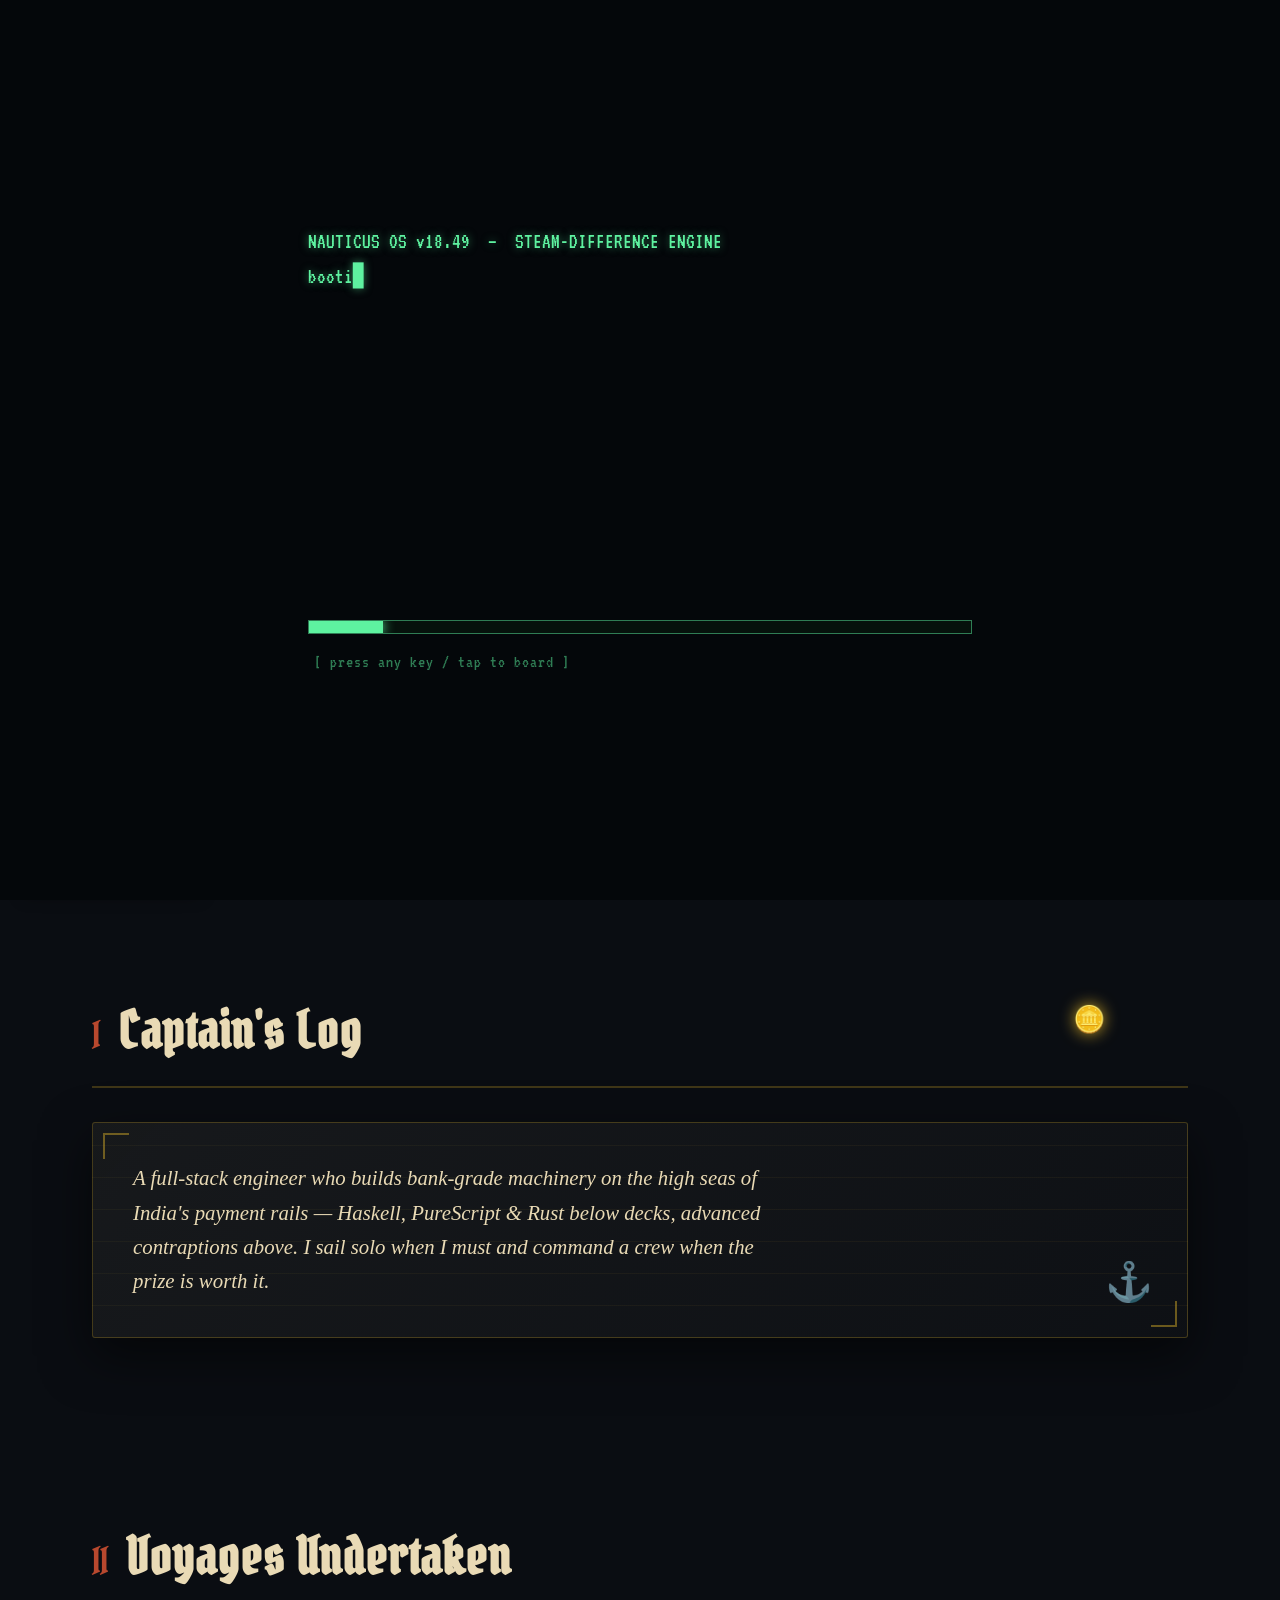
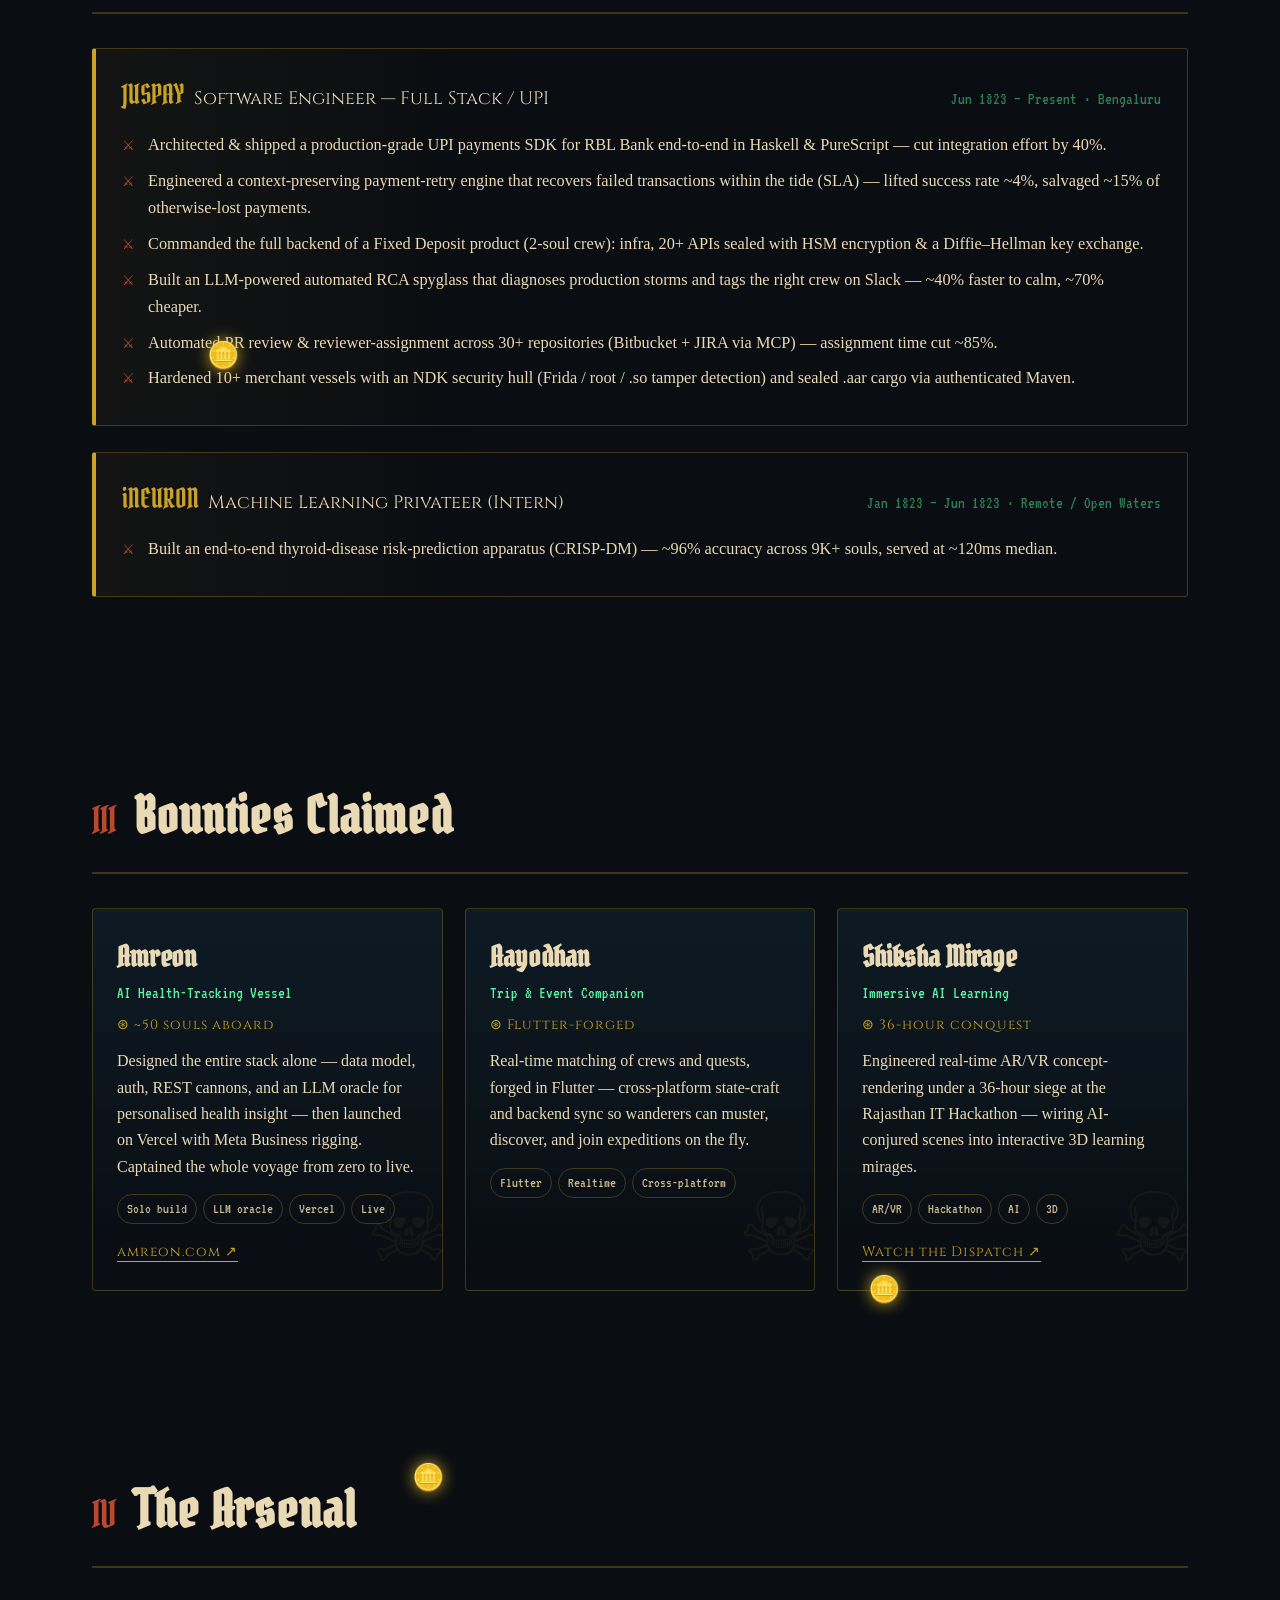
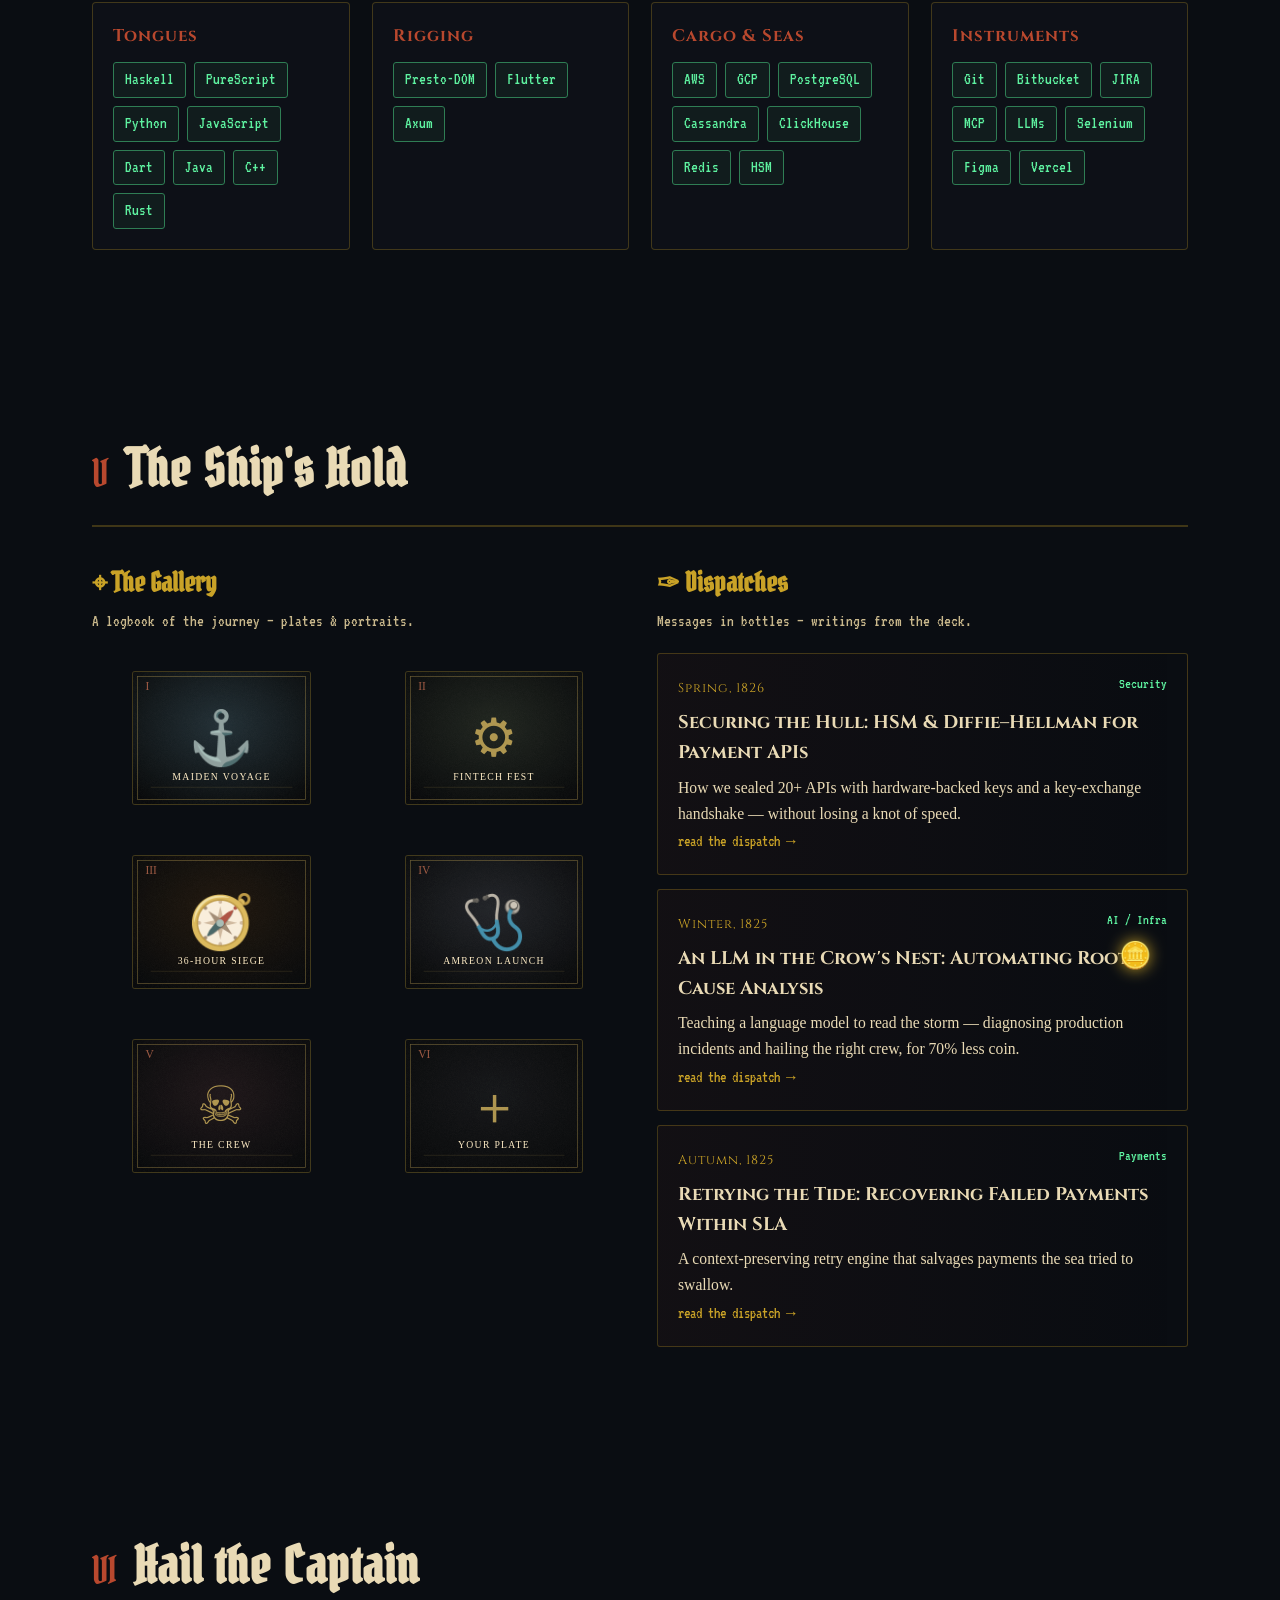
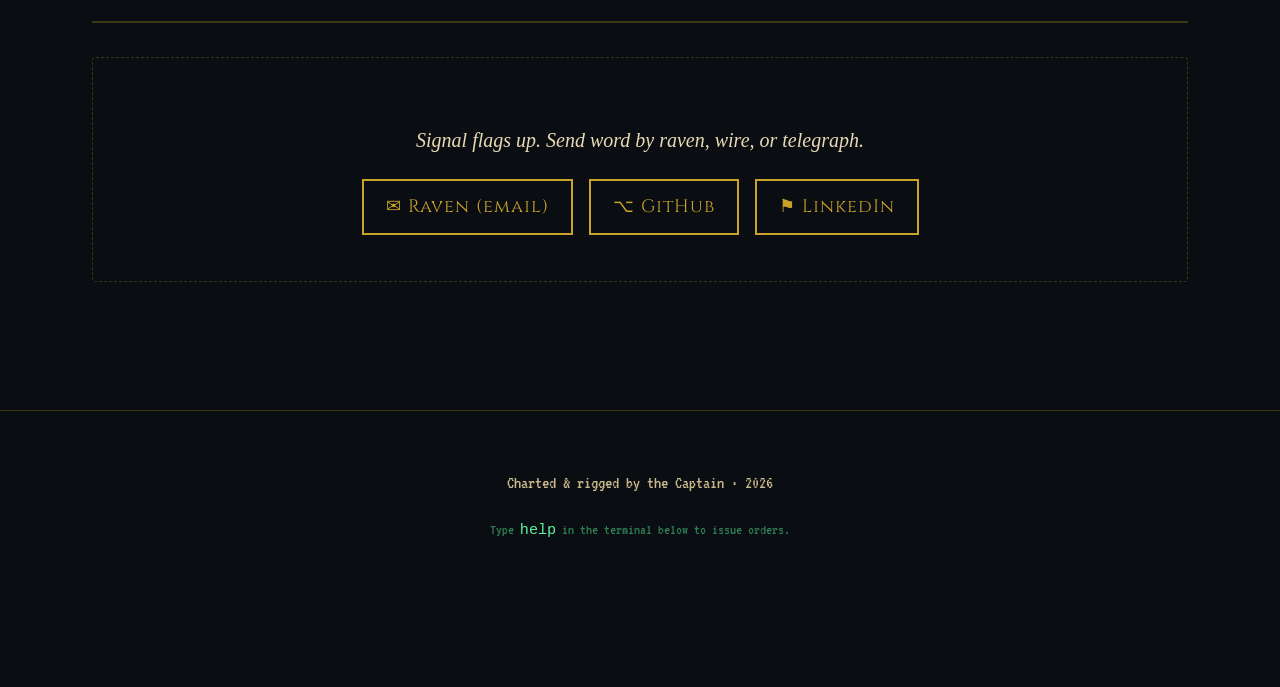
==== index.html @ 67f194bf "🏴‍☠️ launch the UPI Seas portfolio" ====
<!DOCTYPE html>
<html lang="en">
<head>
  <meta charset="UTF-8" />
  <meta name="viewport" content="width=device-width, initial-scale=1.0" />
  <title>Sushant Bisht — Logbook of the UPI Seas</title>
  <meta name="description" content="The salt-stained logbook of Sushant Bisht — full-stack engineer sailing the payment seas with 19th-century grit and 21st-century machinery." />
  <link rel="preconnect" href="https://fonts.googleapis.com" />
  <link rel="preconnect" href="https://fonts.gstatic.com" crossorigin />
  <link href="https://fonts.googleapis.com/css2?family=Pirata+One&family=IM+Fell+English:ital@0;1&family=VT323&family=Cinzel:wght@500;700&display=swap" rel="stylesheet" />
  <link rel="stylesheet" href="css/styles.css" />
  <link rel="icon" href="assets/favicon.svg" type="image/svg+xml" />
</head>
<body>
  <!-- atmospheric layers -->
  <canvas id="sea" aria-hidden="true"></canvas>
  <div class="vignette" aria-hidden="true"></div>
  <div class="scanlines" aria-hidden="true"></div>
  <div class="grain" aria-hidden="true"></div>

  <!-- BOOT SEQUENCE / mini-terminal -->
  <div id="boot" class="boot">
    <div class="boot-inner">
      <pre id="boot-text" class="boot-text"></pre>
      <div class="boot-bar"><span id="boot-fill"></span></div>
      <button id="boot-skip" class="boot-skip">[ press any key / tap to board ]</button>
    </div>
  </div>

  <!-- COMPASS NAV -->
  <nav class="compass" id="compass" aria-label="Primary">
    <div class="compass-ring">
      <span class="compass-n">N</span><span class="compass-e">E</span>
      <span class="compass-s">S</span><span class="compass-w">W</span>
      <div class="compass-needle" id="needle"></div>
    </div>
    <ul class="compass-links">
      <li><a href="#helm" data-deg="0">The Helm</a></li>
      <li><a href="#log" data-deg="45">Captain's Log</a></li>
      <li><a href="#voyages" data-deg="90">Voyages</a></li>
      <li><a href="#bounties" data-deg="135">Bounties</a></li>
      <li><a href="#arsenal" data-deg="180">Arsenal</a></li>
      <li><a href="#hold" data-deg="225">Gallery & Dispatches</a></li>
      <li><a href="#hail" data-deg="315">Hail the Captain</a></li>
    </ul>
  </nav>
  <button class="menu-toggle" id="menuToggle" aria-label="Toggle compass">☰</button>

  <main>
    <!-- ===== HELM / HERO ===== -->
    <section id="helm" class="helm">
      <div class="ship" aria-hidden="true">
        <svg viewBox="0 0 200 120" class="ship-svg">
          <path class="hull" d="M20 80 Q100 110 180 80 L165 95 Q100 118 35 95 Z"/>
          <rect class="mast" x="97" y="10" width="6" height="75"/>
          <path class="sail" d="M100 16 Q150 32 100 70 Z"/>
          <path class="sail2" d="M100 16 Q52 32 100 70 Z"/>
          <circle class="flag-dot" cx="100" cy="10" r="4"/>
        </svg>
      </div>
      <div class="helm-plate">
        <p class="eyebrow">— Logbook of a Steam-Age Privateer —</p>
        <h1 class="captain-name" id="captainName"></h1>
        <p class="captain-title" id="captainTitle"></p>
        <p class="captain-port" id="captainPort"></p>
        <div class="helm-cta">
          <a href="#log" class="btn btn-brass">Open the Logbook</a>
          <button id="fireBtn" class="btn btn-rust">🔥 Fire the Cannon</button>
        </div>
        <p class="hint" id="cannonHint">find <strong>5</strong> hidden doubloons across the deck · <span id="dblCount">0</span>/5</p>
      </div>
      <div class="scroll-cue" aria-hidden="true">▾ chart a course ▾</div>
    </section>

    <!-- ===== CAPTAIN'S LOG / ABOUT ===== -->
    <section id="log" class="port reveal">
      <header class="port-head"><span class="port-no">I</span><h2>Captain's Log</h2></header>
      <div class="parchment">
        <p class="creed" id="creed"></p>
        <div class="seal" aria-hidden="true">⚓</div>
      </div>
    </section>

    <!-- ===== VOYAGES / EXPERIENCE ===== -->
    <section id="voyages" class="port reveal">
      <header class="port-head"><span class="port-no">II</span><h2>Voyages Undertaken</h2></header>
      <div class="voyages" id="voyages-list"></div>
    </section>

    <!-- ===== BOUNTIES / PROJECTS ===== -->
    <section id="bounties" class="port reveal">
      <header class="port-head"><span class="port-no">III</span><h2>Bounties Claimed</h2></header>
      <div class="bounties" id="bounties-list"></div>
    </section>

    <!-- ===== ARSENAL / SKILLS ===== -->
    <section id="arsenal" class="port reveal">
      <header class="port-head"><span class="port-no">IV</span><h2>The Arsenal</h2></header>
      <div class="arsenal" id="arsenal-list"></div>
    </section>

    <!-- ===== THE HOLD: GALLERY + DISPATCHES (two columns) ===== -->
    <section id="hold" class="port reveal">
      <header class="port-head"><span class="port-no">V</span><h2>The Ship's Hold</h2></header>
      <div class="hold-grid">
        <div class="hold-col gallery-col">
          <h3 class="col-title">⌖ The Gallery</h3>
          <p class="col-sub">A logbook of the journey — plates &amp; portraits.</p>
          <div class="gallery" id="gallery-list"></div>
        </div>
        <div class="hold-col dispatch-col">
          <h3 class="col-title">✑ Dispatches</h3>
          <p class="col-sub">Messages in bottles — writings from the deck.</p>
          <div class="dispatches" id="dispatch-list"></div>
        </div>
      </div>
    </section>

    <!-- ===== HAIL / CONTACT ===== -->
    <section id="hail" class="port reveal">
      <header class="port-head"><span class="port-no">VI</span><h2>Hail the Captain</h2></header>
      <div class="hail-box">
        <p>Signal flags up. Send word by raven, wire, or telegraph.</p>
        <div class="hail-links" id="hail-links"></div>
      </div>
    </section>

    <footer class="footer">
      <p>Charted &amp; rigged by the Captain · <span id="year"></span></p>
      <p class="footer-tiny">Type <code>help</code> in the terminal below to issue orders.</p>
    </footer>
  </main>

  <!-- LIVE TERMINAL (mini text-adventure) -->
  <div class="terminal-dock" id="termDock">
    <button class="term-handle" id="termHandle">▣ ship's console</button>
    <div class="terminal" id="terminal" aria-hidden="true">
      <div class="term-body" id="termBody"></div>
      <div class="term-input-row">
        <span class="term-prompt">captain@deck:~$</span>
        <input id="termInput" class="term-input" autocomplete="off" spellcheck="false" aria-label="terminal input" />
      </div>
    </div>
  </div>

  <!-- cannonball overlay -->
  <div id="cannonLayer" class="cannon-layer" aria-hidden="true"></div>

  <script src="js/data.js"></script>
  <script src="js/main.js"></script>
</body>
</html>
---- css/styles.css ----
/* =====================================================================
   THE UPI SEAS — dieselpunk pirate · retro terminal · 19th-c machinery
   ===================================================================== */

:root{
  --ink:#0a0d12;          /* deep sea night */
  --ink-2:#10151d;
  --parch:#e9dab5;        /* aged parchment */
  --parch-dim:#c9b88c;
  --brass:#c9a227;        /* brass / gold */
  --brass-lo:#8a6d14;
  --phos:#5ef2a0;         /* phosphor terminal green */
  --phos-dim:#2f7d54;
  --rust:#b8482e;         /* rust red */
  --rust-lo:#7a2c1c;
  --sea:#143041;
  --line:rgba(201,162,39,.28);
  --shadow:0 18px 50px rgba(0,0,0,.55);
  --maxw:1140px;
  --display:"Pirata One", cursive;
  --serif:"IM Fell English", Georgia, serif;
  --mono:"VT323", monospace;
  --caps:"Cinzel", serif;
}

*{box-sizing:border-box}
html{scroll-behavior:smooth}
body{
  margin:0; background:
    radial-gradient(1200px 600px at 80% -10%, #1c2a33 0%, transparent 60%),
    radial-gradient(900px 700px at -10% 110%, #1a2620 0%, transparent 55%),
    var(--ink);
  color:var(--parch);
  font-family:var(--serif);
  font-size:18px; line-height:1.65;
  overflow-x:hidden;
  cursor:crosshair;
}
a{color:var(--brass); text-decoration:none; cursor:pointer}
button,.btn,.chip,.plate,.doubloon,.term-handle{cursor:pointer}
input,.term-input{cursor:text}
::selection{background:var(--brass); color:var(--ink)}

/* ---------- atmosphere layers ---------- */
#sea{position:fixed; inset:0; width:100%; height:100%; z-index:0; pointer-events:none}
.vignette{position:fixed; inset:0; z-index:1; pointer-events:none;
  background:radial-gradient(120% 120% at 50% 35%, transparent 55%, rgba(0,0,0,.72) 100%)}
.scanlines{position:fixed; inset:0; z-index:60; pointer-events:none; opacity:.16; mix-blend-mode:overlay;
  background:repeating-linear-gradient(to bottom, rgba(255,255,255,.5) 0 1px, transparent 1px 3px);
  animation:flick 6s infinite}
@keyframes flick{0%,97%{opacity:.16}98%{opacity:.05}100%{opacity:.16}}
.grain{position:fixed; inset:0; z-index:2; pointer-events:none; opacity:.06; mix-blend-mode:overlay;
  background-image:url("data:image/svg+xml,%3Csvg xmlns='http://www.w3.org/2000/svg' width='120' height='120'%3E%3Cfilter id='n'%3E%3CfeTurbulence type='fractalNoise' baseFrequency='.85' numOctaves='2'/%3E%3C/filter%3E%3Crect width='100%25' height='100%25' filter='url(%23n)'/%3E%3C/svg%3E")}

main{position:relative; z-index:3}

/* ---------- BOOT SEQUENCE ---------- */
.boot{position:fixed; inset:0; z-index:200; background:#04070a;
  display:flex; align-items:center; justify-content:center; transition:opacity .6s ease}
.boot.gone{opacity:0; pointer-events:none}
.boot-inner{width:min(720px,90vw); padding:28px}
.boot-text{font-family:var(--mono); font-size:1.35rem; color:var(--phos);
  text-shadow:0 0 8px var(--phos-dim); white-space:pre-wrap; margin:0 0 18px; min-height:42vh}
.boot-bar{height:14px; border:1px solid var(--phos-dim); background:#06120c; position:relative; overflow:hidden}
.boot-bar #boot-fill{position:absolute; inset:0 100% 0 0; background:var(--phos);
  box-shadow:0 0 12px var(--phos); transition:right .1s linear}
.boot-skip{margin-top:18px; background:none; border:none; color:var(--phos-dim);
  font-family:var(--mono); font-size:1.1rem; cursor:pointer; letter-spacing:1px; animation:blink 1.4s steps(2) infinite}
@keyframes blink{50%{opacity:.25}}

/* ---------- COMPASS NAV ---------- */
.compass{position:fixed; top:22px; right:22px; z-index:80; text-align:right}
.compass-ring{width:78px; height:78px; margin-left:auto; border-radius:50%;
  border:2px solid var(--brass); position:relative;
  background:radial-gradient(circle at 50% 40%, #1b2230, #0a0d12);
  box-shadow:0 0 0 4px rgba(201,162,39,.12), inset 0 0 14px rgba(0,0,0,.7)}
.compass-ring span{position:absolute; font-family:var(--caps); font-size:.7rem; color:var(--brass); transform:translate(-50%,-50%)}
.compass-n{top:13%; left:50%}.compass-e{top:50%; left:86%}.compass-s{top:87%; left:50%}.compass-w{top:50%; left:14%}
.compass-needle{position:absolute; top:50%; left:50%; width:3px; height:30px; transform-origin:50% 100%;
  transform:translate(-50%,-100%) rotate(0deg); transition:transform .5s cubic-bezier(.2,.8,.2,1)}
.compass-needle::before{content:""; position:absolute; inset:0 0 50% 0; background:var(--rust);
  box-shadow:0 0 8px var(--rust)}
.compass-needle::after{content:""; position:absolute; inset:50% 0 0 0; background:var(--parch-dim)}
.compass-links{list-style:none; margin:14px 0 0; padding:0; display:none}
.compass-links li{margin:3px 0}
.compass-links a{font-family:var(--caps); font-size:.84rem; letter-spacing:.5px; color:var(--parch-dim);
  border-bottom:1px solid transparent; transition:.2s}
.compass-links a:hover{color:var(--brass); border-color:var(--brass)}
.compass.open .compass-links{display:block}
.menu-toggle{position:fixed; top:108px; right:22px; z-index:81; display:none;
  background:var(--ink-2); color:var(--brass); border:1px solid var(--brass); width:40px; height:40px;
  font-size:1.2rem; cursor:pointer; border-radius:4px}

/* ---------- HELM / HERO ---------- */
.helm{min-height:100vh; display:flex; flex-direction:column; align-items:center; justify-content:center;
  text-align:center; padding:90px 20px 60px; position:relative}
.ship{position:absolute; top:14%; width:230px; animation:bob 5.5s ease-in-out infinite}
@keyframes bob{0%,100%{transform:translateY(0) rotate(-1.2deg)}50%{transform:translateY(-16px) rotate(1.2deg)}}
.ship-svg{width:100%; filter:drop-shadow(0 10px 18px rgba(0,0,0,.6))}
.ship .hull{fill:#241608; stroke:var(--brass); stroke-width:1.4}
.ship .mast{fill:#3a2510}
.ship .sail,.ship .sail2{fill:var(--parch); opacity:.92}
.ship .sail2{opacity:.78}
.ship .flag-dot{fill:var(--rust)}

.eyebrow{font-family:var(--mono); color:var(--phos); letter-spacing:2px; text-transform:uppercase;
  font-size:1.05rem; text-shadow:0 0 8px var(--phos-dim); margin:0 0 8px}
.captain-name{font-family:var(--display); font-size:clamp(3rem,9vw,7rem); line-height:.95; margin:0;
  color:var(--parch); text-shadow:0 2px 0 #000, 0 0 30px rgba(201,162,39,.25);
  letter-spacing:1px}
.captain-name .cursor{color:var(--brass); animation:blink 1s steps(2) infinite}
.captain-title{font-family:var(--caps); font-size:clamp(1rem,2.4vw,1.5rem); color:var(--brass);
  margin:14px 0 4px; letter-spacing:1px}
.captain-port{font-family:var(--mono); font-size:1.2rem; color:var(--parch-dim); margin:0}
.helm-cta{margin:30px 0 14px; display:flex; gap:14px; flex-wrap:wrap; justify-content:center}
.hint{font-family:var(--mono); font-size:1.05rem; color:var(--phos-dim)}
.hint strong{color:var(--phos)}
.scroll-cue{position:absolute; bottom:26px; font-family:var(--mono); color:var(--brass);
  letter-spacing:3px; animation:bob 3s ease-in-out infinite}

/* ---------- BUTTONS ---------- */
.btn{font-family:var(--caps); font-weight:700; letter-spacing:1px; font-size:.98rem;
  padding:13px 26px; border:2px solid; cursor:pointer; position:relative; transition:.18s;
  text-transform:uppercase; background:transparent}
.btn-brass{color:var(--brass); border-color:var(--brass)}
.btn-brass:hover{background:var(--brass); color:var(--ink); box-shadow:0 0 22px rgba(201,162,39,.5)}
.btn-rust{color:var(--rust); border-color:var(--rust)}
.btn-rust:hover{background:var(--rust); color:var(--parch); box-shadow:0 0 22px rgba(184,72,46,.5)}

/* ---------- PORTS / SECTIONS ---------- */
.port{max-width:var(--maxw); margin:0 auto; padding:88px 22px}
.port-head{display:flex; align-items:baseline; gap:18px; margin-bottom:34px;
  border-bottom:2px solid var(--line); padding-bottom:14px}
.port-no{font-family:var(--display); font-size:2.4rem; color:var(--rust); line-height:1}
.port-head h2{font-family:var(--display); font-size:clamp(1.9rem,5vw,3.2rem); margin:0; color:var(--parch);
  letter-spacing:1px}

/* reveal animation */
.reveal{opacity:0; transform:translateY(34px); transition:opacity .8s ease, transform .8s cubic-bezier(.2,.8,.2,1)}
.reveal.seen{opacity:1; transform:none}

/* ---------- PARCHMENT / LOG ---------- */
.parchment{position:relative; padding:38px 40px; border:1px solid var(--line);
  background:
    linear-gradient(135deg, rgba(233,218,181,.06), rgba(233,218,181,.02)),
    repeating-linear-gradient(0deg, transparent 0 31px, rgba(201,162,39,.06) 31px 32px);
  box-shadow:var(--shadow); border-radius:3px}
.parchment::before,.parchment::after{content:""; position:absolute; width:24px; height:24px;
  border:2px solid var(--brass); opacity:.5}
.parchment::before{top:10px; left:10px; border-right:none; border-bottom:none}
.parchment::after{bottom:10px; right:10px; border-left:none; border-top:none}
.creed{font-size:1.3rem; font-style:italic; margin:0; max-width:62ch}
.seal{position:absolute; right:34px; bottom:22px; font-size:2.4rem; color:var(--rust); opacity:.7;
  animation:spin 22s linear infinite}
@keyframes spin{to{transform:rotate(360deg)}}

/* ---------- VOYAGES ---------- */
.voyages{display:flex; flex-direction:column; gap:26px}
.voyage{border:1px solid var(--line); border-left:4px solid var(--brass);
  background:linear-gradient(90deg, rgba(201,162,39,.05), transparent 40%);
  padding:24px 26px; border-radius:3px; transition:.25s}
.voyage:hover{border-left-color:var(--rust); transform:translateX(6px)}
.voyage-top{display:flex; justify-content:space-between; flex-wrap:wrap; align-items:baseline; gap:6px}
.voyage-flag{font-family:var(--display); font-size:1.7rem; color:var(--brass)}
.voyage-ship{font-family:var(--caps); color:var(--parch)}
.voyage-meta{font-family:var(--mono); color:var(--phos-dim); font-size:1.05rem}
.voyage ul{margin:14px 0 0; padding-left:0; list-style:none}
.voyage li{position:relative; padding-left:26px; margin:9px 0; font-size:1.02rem}
.voyage li::before{content:"⚔"; position:absolute; left:0; color:var(--rust); font-size:.9rem; top:2px}

/* ---------- BOUNTIES ---------- */
.bounties{display:grid; grid-template-columns:repeat(auto-fit,minmax(290px,1fr)); gap:22px}
.bounty{border:1px solid var(--line); padding:24px; border-radius:4px; position:relative; overflow:hidden;
  background:linear-gradient(180deg, rgba(20,48,65,.4), rgba(10,13,18,.6)); transition:.3s}
.bounty::after{content:"☠"; position:absolute; right:-10px; bottom:-18px; font-size:6rem;
  color:rgba(201,162,39,.06); transition:.3s}
.bounty:hover{transform:translateY(-7px); border-color:var(--brass); box-shadow:var(--shadow)}
.bounty:hover::after{color:rgba(184,72,46,.14); transform:rotate(-12deg)}
.bounty h3{font-family:var(--display); font-size:1.8rem; margin:0; color:var(--parch)}
.bounty .tag{font-family:var(--mono); color:var(--phos); font-size:1.05rem}
.bounty .doubloons{font-family:var(--caps); color:var(--brass); font-size:.85rem; letter-spacing:1px; margin:6px 0 12px}
.bounty p{font-size:1rem; margin:0 0 14px}
.loot{display:flex; flex-wrap:wrap; gap:6px; margin-bottom:12px}
.loot span{font-family:var(--mono); font-size:.92rem; color:var(--parch-dim); border:1px solid var(--line);
  padding:2px 9px; border-radius:20px}
.bounty .link{font-family:var(--caps); font-size:.85rem; letter-spacing:1px; border-bottom:1px solid var(--brass)}

/* ---------- ARSENAL ---------- */
.arsenal{display:grid; grid-template-columns:repeat(auto-fit,minmax(240px,1fr)); gap:22px}
.rack{border:1px solid var(--line); padding:20px; border-radius:4px; background:rgba(16,21,29,.5)}
.rack h4{font-family:var(--caps); color:var(--rust); margin:0 0 12px; letter-spacing:1px; font-size:1.05rem}
.chips{display:flex; flex-wrap:wrap; gap:8px}
.chip{font-family:var(--mono); font-size:1.05rem; color:var(--phos); border:1px solid var(--phos-dim);
  padding:3px 11px; border-radius:3px; background:rgba(94,242,160,.05); transition:.2s}
.chip:hover{background:var(--phos); color:var(--ink); box-shadow:0 0 12px var(--phos-dim)}

/* ---------- THE HOLD: two columns ---------- */
.hold-grid{display:grid; grid-template-columns:1fr 1fr; gap:34px}
.hold-col{}
.col-title{font-family:var(--display); font-size:1.7rem; color:var(--brass); margin:0}
.col-sub{font-family:var(--mono); color:var(--parch-dim); font-size:1.05rem; margin:2px 0 18px}

.gallery{display:grid; grid-template-columns:1fr 1fr; gap:14px}
.plate{position:relative; border:1px solid var(--line); border-radius:3px; overflow:hidden;
  aspect-ratio:4/3; cursor:zoom-in; background:#0c1118}
.plate img{width:100%; height:100%; object-fit:cover; filter:sepia(.35) saturate(.85) contrast(1.02);
  transition:.4s}
.plate:hover img{filter:sepia(.1) saturate(1.1); transform:scale(1.06)}
.plate .cap{position:absolute; inset:auto 0 0 0; padding:8px 10px; font-family:var(--mono);
  font-size:.92rem; color:var(--parch); background:linear-gradient(transparent, rgba(0,0,0,.85));
  opacity:0; transition:.3s}
.plate:hover .cap{opacity:1}

.dispatches{display:flex; flex-direction:column; gap:14px}
.dispatch{border:1px solid var(--line); border-radius:3px; padding:18px 20px;
  background:linear-gradient(90deg, rgba(184,72,46,.05), transparent); transition:.25s}
.dispatch:hover{border-color:var(--rust); transform:translateX(5px)}
.dispatch .d-tag{font-family:var(--mono); font-size:.9rem; color:var(--phos); float:right}
.dispatch .d-date{font-family:var(--caps); font-size:.8rem; color:var(--brass); letter-spacing:1px}
.dispatch h4{font-family:var(--caps); font-size:1.15rem; margin:6px 0; color:var(--parch)}
.dispatch p{font-size:.98rem; margin:0}
.dispatch .d-more{font-family:var(--mono); color:var(--brass); font-size:1rem}

/* ---------- HAIL / CONTACT ---------- */
.hail-box{text-align:center; border:1px dashed var(--line); padding:46px 24px; border-radius:4px}
.hail-box>p{font-size:1.25rem; font-style:italic}
.hail-links{display:flex; gap:16px; flex-wrap:wrap; justify-content:center; margin-top:22px}
.hail-links a{font-family:var(--caps); letter-spacing:1px; border:2px solid var(--brass);
  padding:11px 22px; color:var(--brass); transition:.2s}
.hail-links a:hover{background:var(--brass); color:var(--ink); box-shadow:0 0 20px rgba(201,162,39,.4)}

.footer{text-align:center; padding:40px 20px 130px; font-family:var(--mono); color:var(--parch-dim);
  border-top:1px solid var(--line); margin-top:40px}
.footer-tiny{font-size:.95rem; color:var(--phos-dim)}
.footer code{color:var(--phos)}

/* ---------- LIVE TERMINAL ---------- */
.terminal-dock{position:fixed; left:0; right:0; bottom:0; z-index:90; pointer-events:none}
.term-handle{pointer-events:auto; position:absolute; bottom:0; left:24px; transform:translateY(0);
  background:var(--ink-2); color:var(--phos); border:1px solid var(--phos-dim); border-bottom:none;
  font-family:var(--mono); font-size:1.1rem; padding:6px 18px; cursor:pointer; border-radius:6px 6px 0 0;
  letter-spacing:1px; box-shadow:0 -4px 16px rgba(0,0,0,.4)}
.term-handle:hover{color:var(--phos); background:#0c1a12}
.terminal{pointer-events:auto; position:absolute; left:0; right:0; bottom:0; height:0; overflow:hidden;
  background:#050a07; border-top:1px solid var(--phos-dim); transition:height .35s ease}
.terminal.open{height:min(46vh,360px)}
.term-body{padding:14px 18px 4px; height:calc(100% - 44px); overflow-y:auto; font-family:var(--mono);
  font-size:1.12rem; color:var(--phos); text-shadow:0 0 6px var(--phos-dim)}
.term-body .out{margin:2px 0; white-space:pre-wrap}
.term-body .cmd{color:var(--parch)}
.term-body .err{color:var(--rust)}
.term-input-row{display:flex; align-items:center; gap:8px; padding:8px 18px; border-top:1px solid #0d2015}
.term-prompt{font-family:var(--mono); color:var(--brass); font-size:1.12rem}
.term-input{flex:1; background:none; border:none; outline:none; color:var(--phos);
  font-family:var(--mono); font-size:1.12rem; caret-color:var(--phos)}

/* ---------- doubloons + cannon ---------- */
.doubloon{position:absolute; z-index:40; width:30px; height:30px; cursor:pointer; user-select:none;
  font-size:26px; line-height:30px; text-align:center; filter:drop-shadow(0 0 8px var(--brass));
  animation:dblspin 3s linear infinite}
@keyframes dblspin{0%,100%{transform:rotateY(0) scale(1)}50%{transform:rotateY(180deg) scale(1.12)}}
.doubloon.found{animation:pop .5s forwards}
@keyframes pop{to{transform:scale(2.4); opacity:0}}

.cannon-layer{position:fixed; inset:0; z-index:120; pointer-events:none}
.cannonball{position:absolute; width:22px; height:22px; border-radius:50%;
  background:radial-gradient(circle at 35% 30%, #555, #111); box-shadow:0 0 14px rgba(0,0,0,.7)}
.boom{position:fixed; z-index:121; font-family:var(--display); color:var(--rust); font-size:3rem;
  pointer-events:none; text-shadow:0 0 20px var(--rust); animation:boom .6s forwards}
@keyframes boom{0%{transform:scale(.4); opacity:0}30%{opacity:1}100%{transform:scale(1.6); opacity:0}}

/* lightbox */
.lightbox{position:fixed; inset:0; z-index:150; background:rgba(4,7,10,.92); display:none;
  align-items:center; justify-content:center; flex-direction:column; padding:30px; cursor:zoom-out}
.lightbox.open{display:flex}
.lightbox img{max-width:90vw; max-height:78vh; border:2px solid var(--brass);
  filter:sepia(.2); box-shadow:var(--shadow)}
.lightbox p{font-family:var(--mono); color:var(--parch); margin-top:16px}

/* ---------- responsive ---------- */
@media(max-width:860px){
  .hold-grid{grid-template-columns:1fr}
  .compass-ring{width:62px; height:62px}
  .menu-toggle{display:block}
  .ship{width:160px; top:9%}
}
@media(max-width:560px){
  body{font-size:17px}
  .gallery{grid-template-columns:1fr 1fr}
  .helm-cta{flex-direction:column; width:100%}
  .btn{width:100%}
  .term-handle{font-size:1rem; left:12px}
}
@media(prefers-reduced-motion:reduce){
  *{animation:none !important; transition:none !important}
  .reveal{opacity:1; transform:none}
}
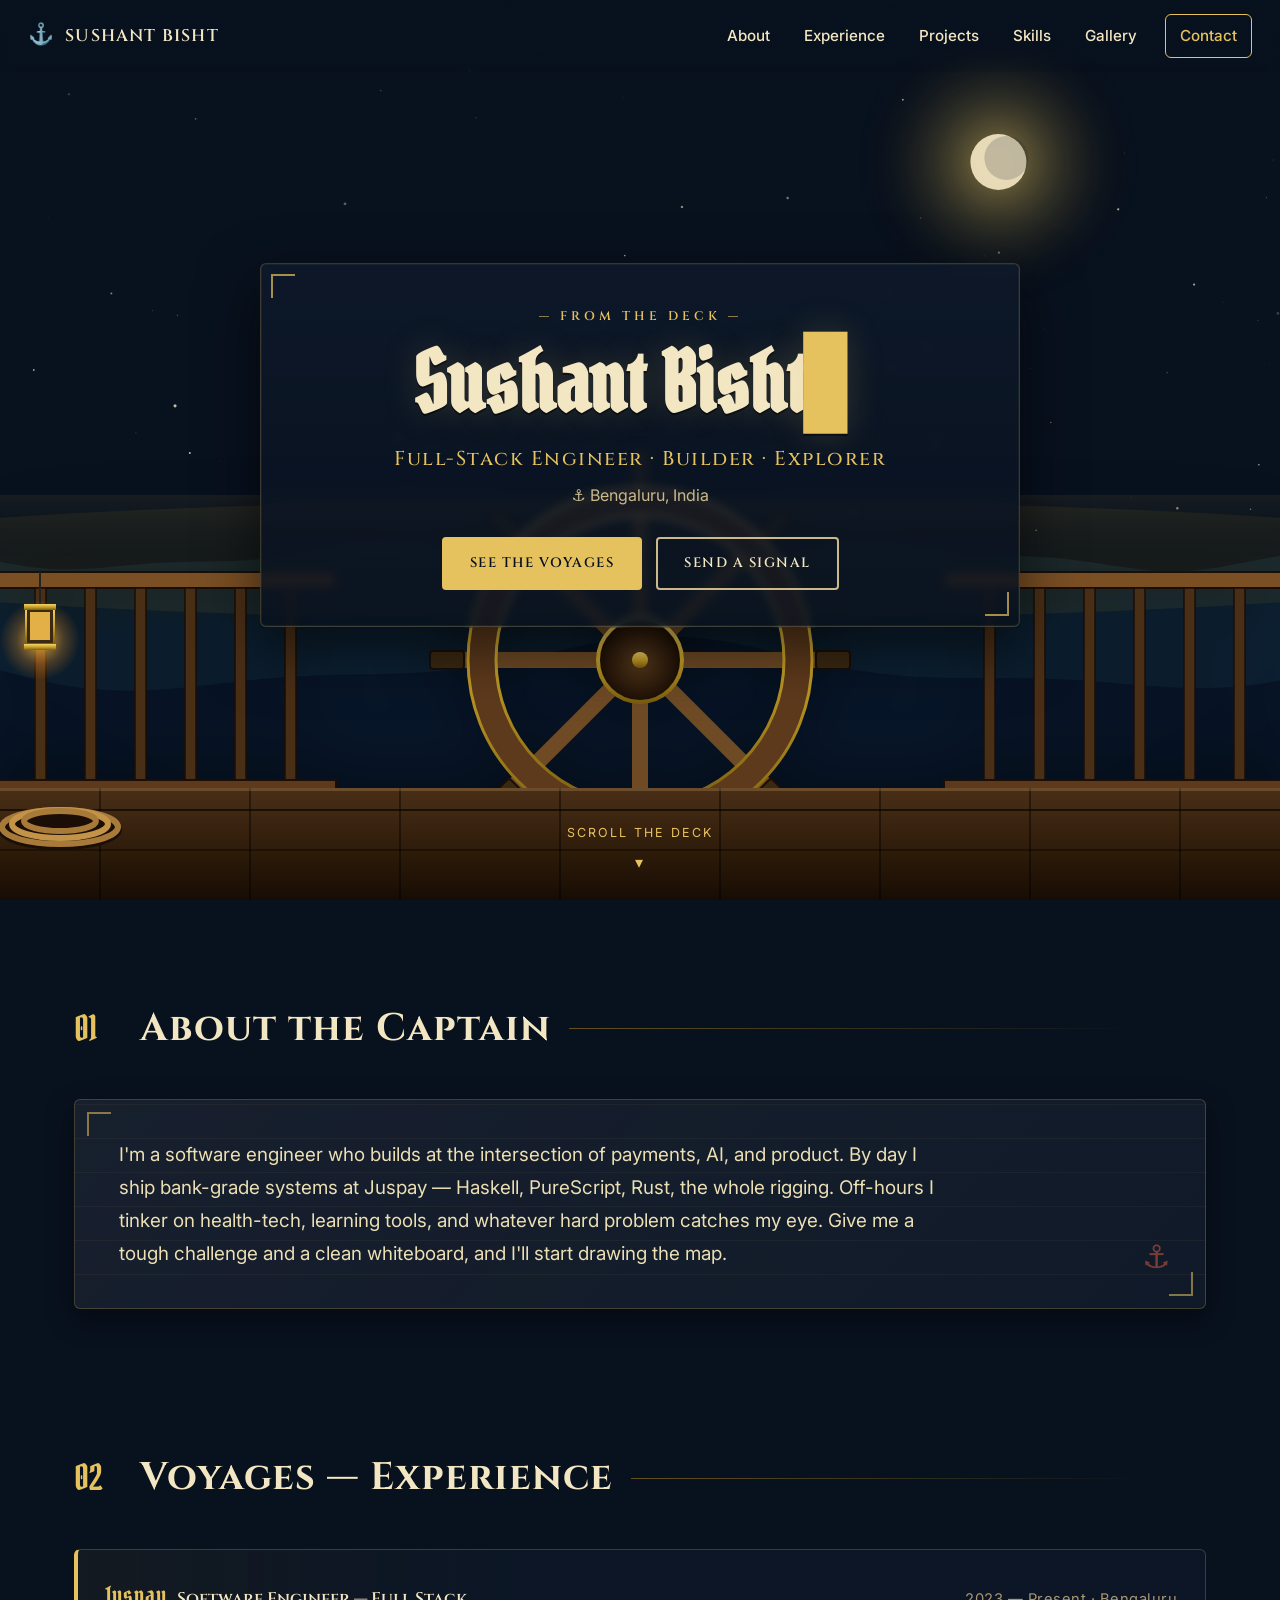
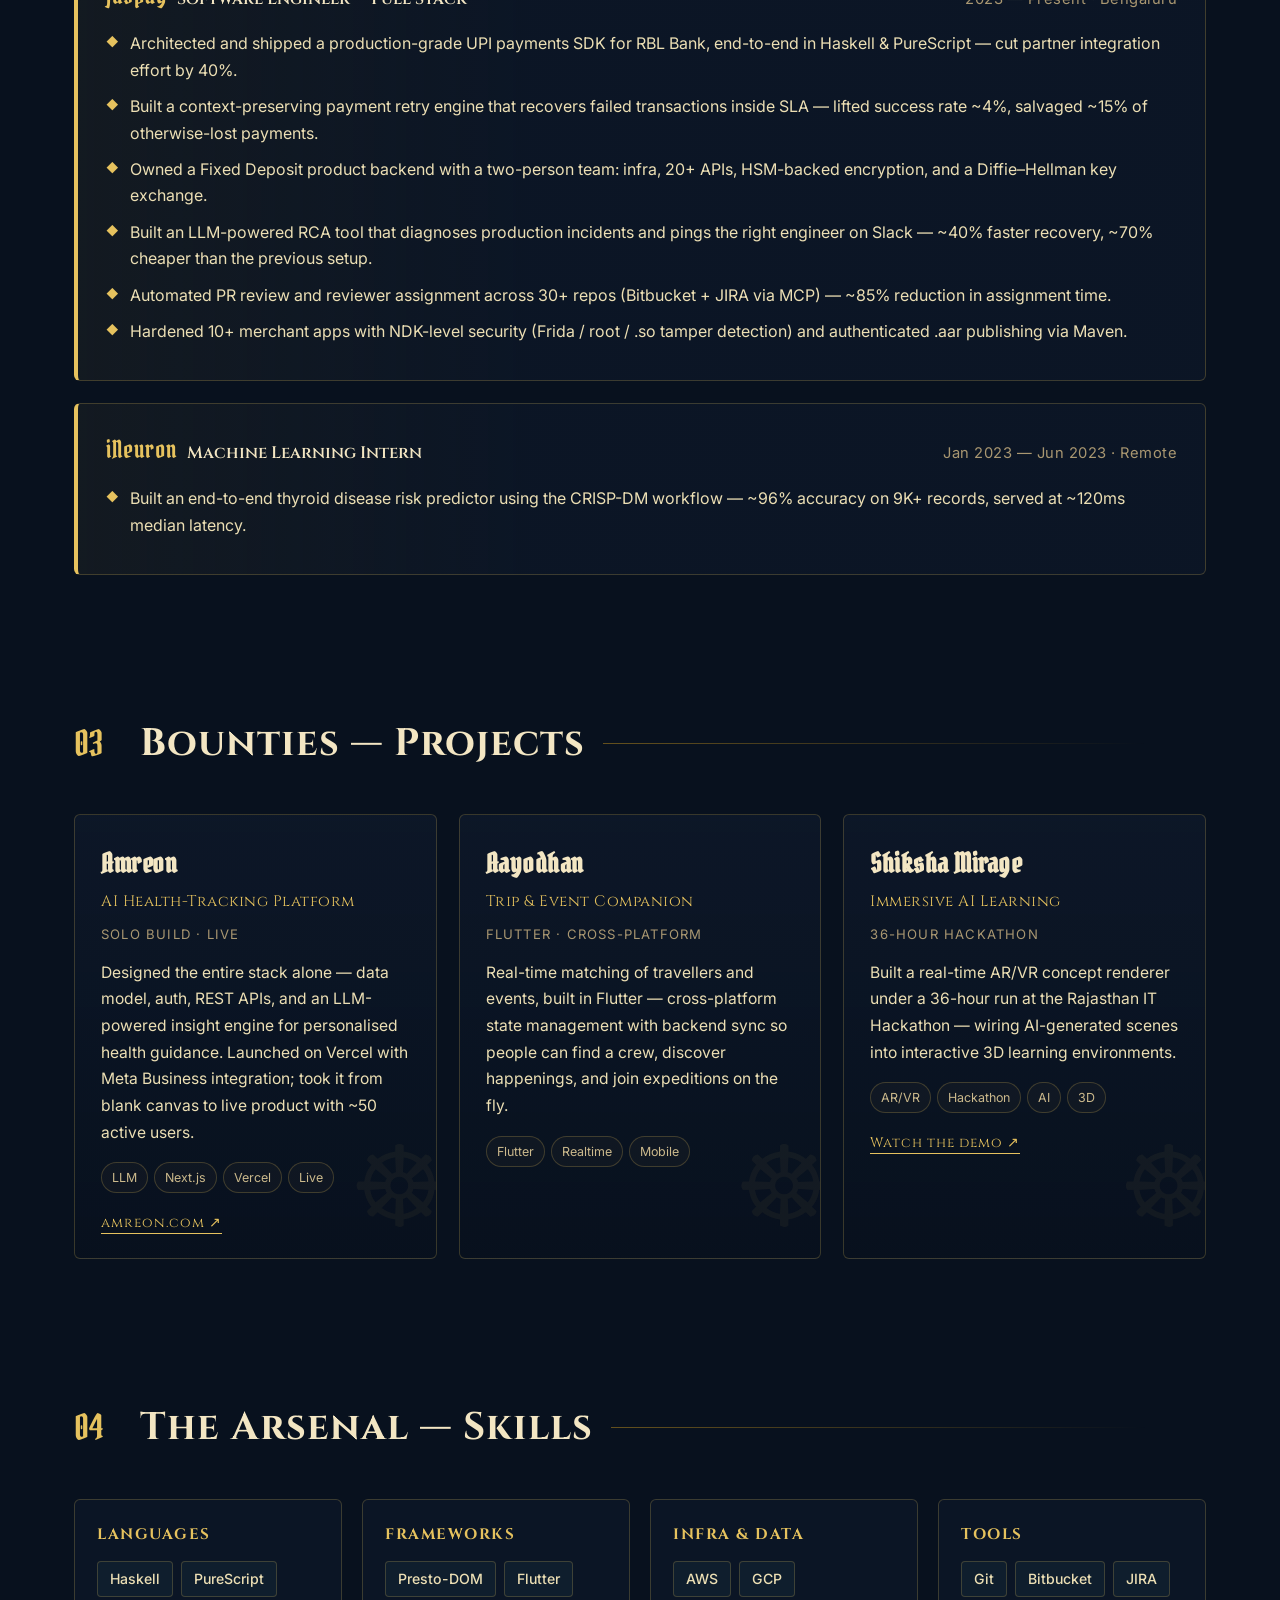
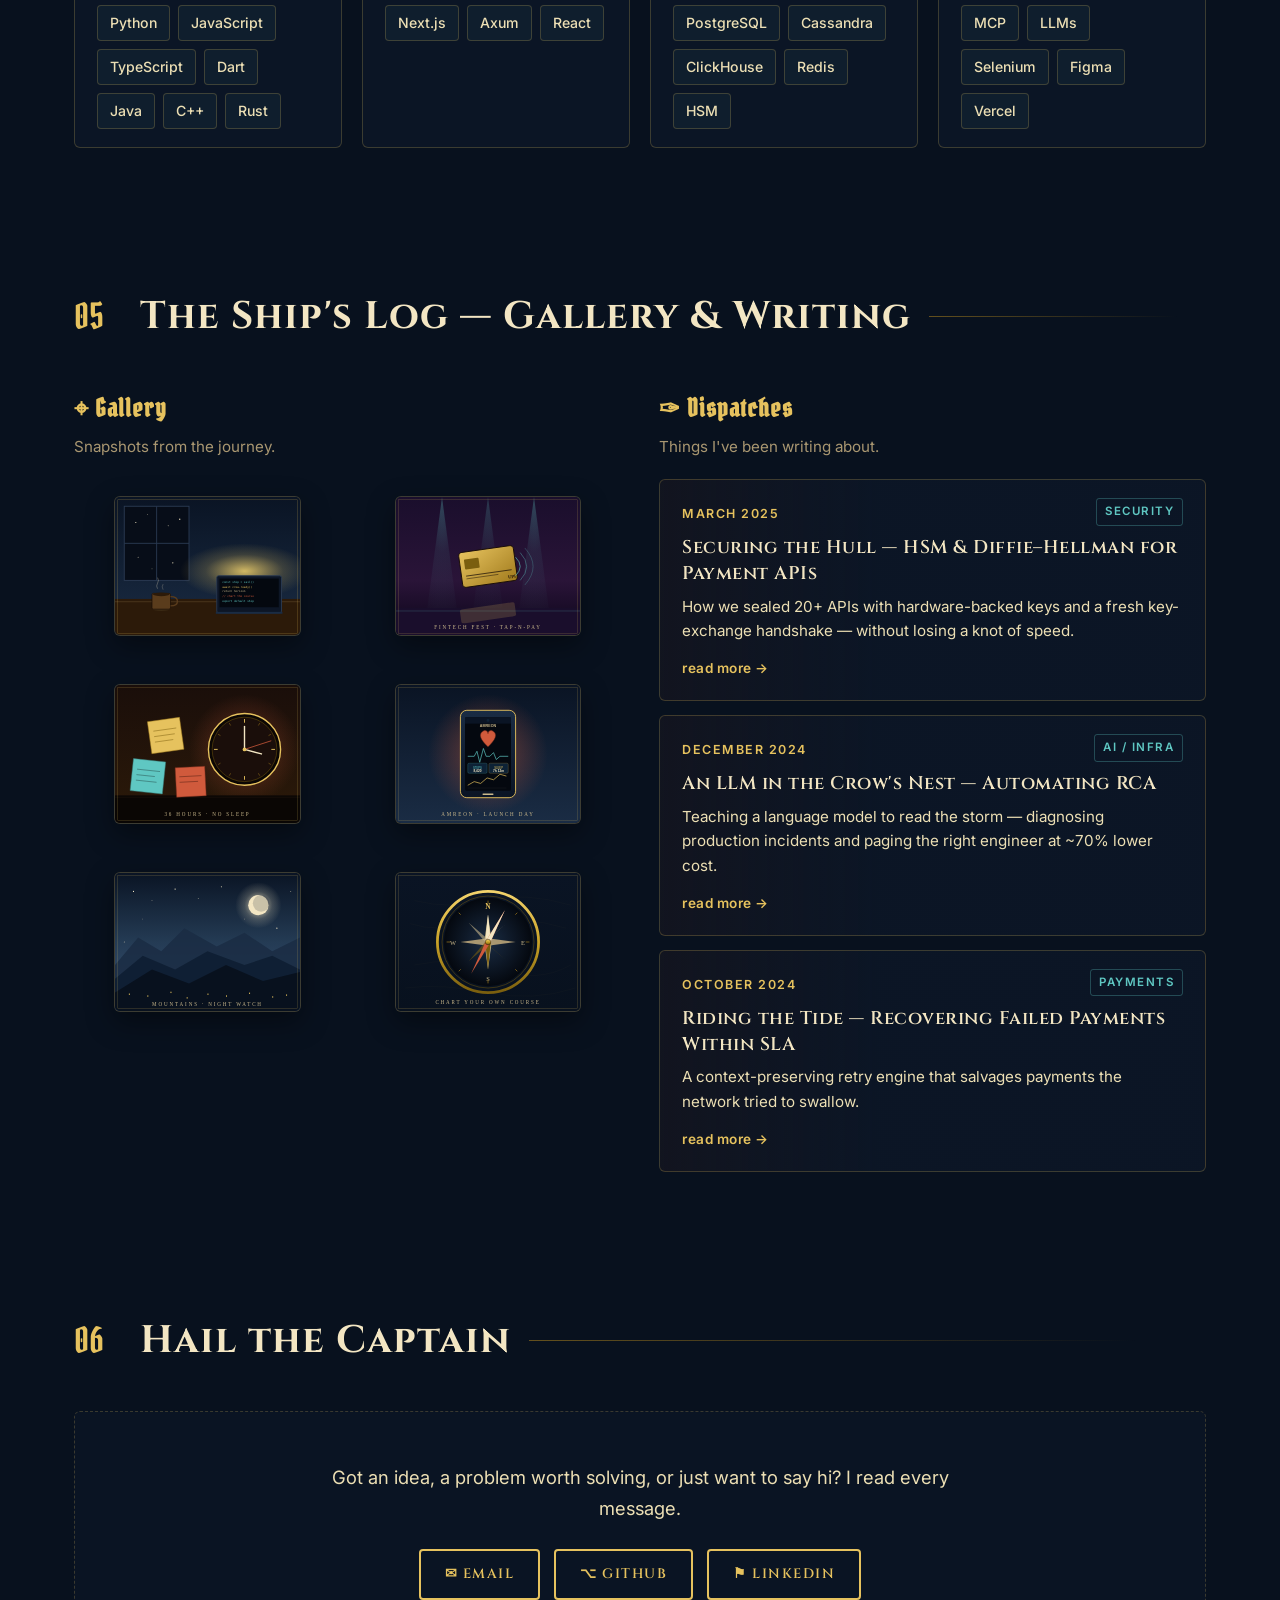
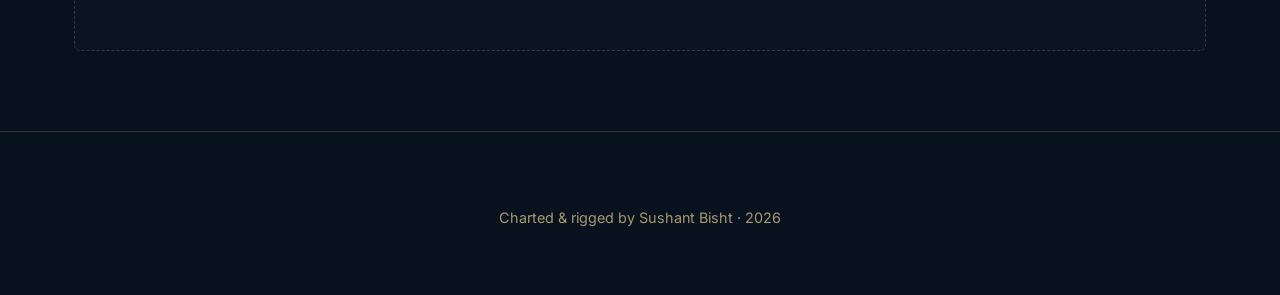
==== commit 4d120ffc: "Redesign portfolio: ship-deck hero, readable type, broader scope - Reframe content beyond UPI: cover" ====
--- a/index.html
+++ b/index.html
@@ -3,148 +3,278 @@
 <head>
   <meta charset="UTF-8" />
   <meta name="viewport" content="width=device-width, initial-scale=1.0" />
-  <title>Sushant Bisht — Logbook of the UPI Seas</title>
-  <meta name="description" content="The salt-stained logbook of Sushant Bisht — full-stack engineer sailing the payment seas with 19th-century grit and 21st-century machinery." />
+  <title>Sushant Bisht — From the Deck</title>
+  <meta name="description" content="Portfolio of Sushant Bisht — full-stack engineer building at the intersection of payments, AI, and product." />
   <link rel="preconnect" href="https://fonts.googleapis.com" />
   <link rel="preconnect" href="https://fonts.gstatic.com" crossorigin />
-  <link href="https://fonts.googleapis.com/css2?family=Pirata+One&family=IM+Fell+English:ital@0;1&family=VT323&family=Cinzel:wght@500;700&display=swap" rel="stylesheet" />
+  <link href="https://fonts.googleapis.com/css2?family=Cinzel:wght@500;600;700&family=Pirata+One&family=Inter:wght@400;500;600;700&display=swap" rel="stylesheet" />
   <link rel="stylesheet" href="css/styles.css" />
   <link rel="icon" href="assets/favicon.svg" type="image/svg+xml" />
 </head>
 <body>
-  <!-- atmospheric layers -->
+  <!-- atmospheric sea + sky behind everything -->
   <canvas id="sea" aria-hidden="true"></canvas>
   <div class="vignette" aria-hidden="true"></div>
-  <div class="scanlines" aria-hidden="true"></div>
-  <div class="grain" aria-hidden="true"></div>
-
-  <!-- BOOT SEQUENCE / mini-terminal -->
-  <div id="boot" class="boot">
-    <div class="boot-inner">
-      <pre id="boot-text" class="boot-text"></pre>
-      <div class="boot-bar"><span id="boot-fill"></span></div>
-      <button id="boot-skip" class="boot-skip">[ press any key / tap to board ]</button>
-    </div>
-  </div>
-
-  <!-- COMPASS NAV -->
-  <nav class="compass" id="compass" aria-label="Primary">
-    <div class="compass-ring">
-      <span class="compass-n">N</span><span class="compass-e">E</span>
-      <span class="compass-s">S</span><span class="compass-w">W</span>
-      <div class="compass-needle" id="needle"></div>
-    </div>
-    <ul class="compass-links">
-      <li><a href="#helm" data-deg="0">The Helm</a></li>
-      <li><a href="#log" data-deg="45">Captain's Log</a></li>
-      <li><a href="#voyages" data-deg="90">Voyages</a></li>
-      <li><a href="#bounties" data-deg="135">Bounties</a></li>
-      <li><a href="#arsenal" data-deg="180">Arsenal</a></li>
-      <li><a href="#hold" data-deg="225">Gallery & Dispatches</a></li>
-      <li><a href="#hail" data-deg="315">Hail the Captain</a></li>
-    </ul>
-  </nav>
-  <button class="menu-toggle" id="menuToggle" aria-label="Toggle compass">☰</button>
-
-  <main>
-    <!-- ===== HELM / HERO ===== -->
-    <section id="helm" class="helm">
-      <div class="ship" aria-hidden="true">
-        <svg viewBox="0 0 200 120" class="ship-svg">
-          <path class="hull" d="M20 80 Q100 110 180 80 L165 95 Q100 118 35 95 Z"/>
-          <rect class="mast" x="97" y="10" width="6" height="75"/>
-          <path class="sail" d="M100 16 Q150 32 100 70 Z"/>
-          <path class="sail2" d="M100 16 Q52 32 100 70 Z"/>
-          <circle class="flag-dot" cx="100" cy="10" r="4"/>
+
+  <!-- ===== TOP NAV ===== -->
+  <header class="topbar" id="topbar">
+    <a class="brand" href="#top">
+      <span class="brand-mark" aria-hidden="true">⚓</span>
+      <span class="brand-name">Sushant Bisht</span>
+    </a>
+    <nav class="navlinks" id="navlinks" aria-label="Primary">
+      <a href="#about">About</a>
+      <a href="#experience">Experience</a>
+      <a href="#projects">Projects</a>
+      <a href="#skills">Skills</a>
+      <a href="#log">Gallery</a>
+      <a href="#contact" class="nav-cta">Contact</a>
+    </nav>
+    <button class="menu-toggle" id="menuToggle" aria-label="Toggle menu" aria-expanded="false">☰</button>
+  </header>
+
+  <main id="top">
+
+    <!-- ===== HERO / SHIP DECK ===== -->
+    <section id="hero" class="hero">
+      <!-- ship deck illustration (railing + wheel + planks) -->
+      <div class="deck-scene" aria-hidden="true">
+        <svg class="deck-svg" viewBox="0 0 1600 900" preserveAspectRatio="xMidYMax slice">
+          <defs>
+            <linearGradient id="plank" x1="0" y1="0" x2="0" y2="1">
+              <stop offset="0%" stop-color="#4a2f17"/>
+              <stop offset="60%" stop-color="#2c1a09"/>
+              <stop offset="100%" stop-color="#170c04"/>
+            </linearGradient>
+            <linearGradient id="plankLight" x1="0" y1="0" x2="0" y2="1">
+              <stop offset="0%" stop-color="#664021"/>
+              <stop offset="100%" stop-color="#33200e"/>
+            </linearGradient>
+            <linearGradient id="brass" x1="0" y1="0" x2="0" y2="1">
+              <stop offset="0%" stop-color="#f3d36c"/>
+              <stop offset="50%" stop-color="#c9a227"/>
+              <stop offset="100%" stop-color="#7a5e0e"/>
+            </linearGradient>
+            <radialGradient id="wheelHub" cx="50%" cy="50%" r="50%">
+              <stop offset="0%" stop-color="#5a3c1c"/>
+              <stop offset="100%" stop-color="#1b0e05"/>
+            </radialGradient>
+            <radialGradient id="lanternGlow" cx="50%" cy="50%" r="50%">
+              <stop offset="0%" stop-color="rgba(255,200,80,.85)"/>
+              <stop offset="60%" stop-color="rgba(255,160,40,.25)"/>
+              <stop offset="100%" stop-color="rgba(255,140,0,0)"/>
+            </radialGradient>
+          </defs>
+
+          <!-- horizon glow / haze -->
+          <ellipse cx="800" cy="560" rx="900" ry="60" fill="rgba(201,162,39,.08)"/>
+
+          <!-- LEFT RAILING -->
+          <g class="rail-group">
+            <!-- big post -->
+            <rect x="80" y="540" width="36" height="320" fill="url(#plankLight)" stroke="#1a0e07" stroke-width="2"/>
+            <rect x="68" y="528" width="60" height="18" fill="#7a4f24" stroke="#1a0e07" stroke-width="2"/>
+            <circle cx="98" cy="528" r="10" fill="url(#brass)" stroke="#1a0e07" stroke-width="1.5"/>
+            <!-- top rail -->
+            <rect x="116" y="572" width="380" height="16" fill="#7a4f24" stroke="#1a0e07" stroke-width="2"/>
+            <!-- balusters -->
+            <g fill="#4a2f17" stroke="#1a0e07" stroke-width="1.5">
+              <rect x="145" y="588" width="11" height="200"/>
+              <rect x="195" y="588" width="11" height="200"/>
+              <rect x="245" y="588" width="11" height="200"/>
+              <rect x="295" y="588" width="11" height="200"/>
+              <rect x="345" y="588" width="11" height="200"/>
+              <rect x="395" y="588" width="11" height="200"/>
+              <rect x="445" y="588" width="11" height="200"/>
+            </g>
+            <!-- bottom rail -->
+            <rect x="116" y="780" width="380" height="14" fill="#5e3a1c" stroke="#1a0e07" stroke-width="2"/>
+            <!-- hanging lantern -->
+            <line x1="200" y1="572" x2="200" y2="608" stroke="#222" stroke-width="2"/>
+            <circle cx="200" cy="640" r="40" fill="url(#lanternGlow)" class="lantern-glow"/>
+            <g transform="translate(200 630)">
+              <rect x="-14" y="-22" width="28" height="36" fill="#3a2913" stroke="url(#brass)" stroke-width="2" rx="2"/>
+              <rect x="-10" y="-18" width="20" height="28" fill="rgba(255,200,80,.85)"/>
+              <rect x="-16" y="-26" width="32" height="6" fill="url(#brass)"/>
+              <rect x="-16" y="14" width="32" height="6" fill="url(#brass)"/>
+            </g>
+          </g>
+
+          <!-- RIGHT RAILING (mirrored) -->
+          <g class="rail-group" transform="translate(1600 0) scale(-1 1)">
+            <rect x="80" y="540" width="36" height="320" fill="url(#plankLight)" stroke="#1a0e07" stroke-width="2"/>
+            <rect x="68" y="528" width="60" height="18" fill="#7a4f24" stroke="#1a0e07" stroke-width="2"/>
+            <circle cx="98" cy="528" r="10" fill="url(#brass)" stroke="#1a0e07" stroke-width="1.5"/>
+            <rect x="116" y="572" width="380" height="16" fill="#7a4f24" stroke="#1a0e07" stroke-width="2"/>
+            <g fill="#4a2f17" stroke="#1a0e07" stroke-width="1.5">
+              <rect x="145" y="588" width="11" height="200"/>
+              <rect x="195" y="588" width="11" height="200"/>
+              <rect x="245" y="588" width="11" height="200"/>
+              <rect x="295" y="588" width="11" height="200"/>
+              <rect x="345" y="588" width="11" height="200"/>
+              <rect x="395" y="588" width="11" height="200"/>
+              <rect x="445" y="588" width="11" height="200"/>
+            </g>
+            <rect x="116" y="780" width="380" height="14" fill="#5e3a1c" stroke="#1a0e07" stroke-width="2"/>
+          </g>
+
+          <!-- SHIP'S WHEEL (centered, behind the railing line) -->
+          <g class="wheel" transform="translate(800 660)">
+            <!-- spokes that extend beyond rim -->
+            <g stroke="#6e4a25" stroke-width="16" stroke-linecap="round">
+              <line x1="0" y1="-200" x2="0" y2="200"/>
+              <line x1="-200" y1="0" x2="200" y2="0"/>
+              <line transform="rotate(45)" x1="-200" y1="0" x2="200" y2="0"/>
+              <line transform="rotate(-45)" x1="-200" y1="0" x2="200" y2="0"/>
+            </g>
+            <!-- 8 handle pegs at spoke tips -->
+            <g fill="#3a2913" stroke="#1a0e07" stroke-width="2">
+              <rect x="-9" y="-210" width="18" height="34" rx="3"/>
+              <rect x="-9" y="176" width="18" height="34" rx="3"/>
+              <rect x="-210" y="-9" width="34" height="18" rx="3"/>
+              <rect x="176" y="-9" width="34" height="18" rx="3"/>
+              <g transform="rotate(45)"><rect x="-9" y="-210" width="18" height="34" rx="3"/><rect x="-9" y="176" width="18" height="34" rx="3"/></g>
+              <g transform="rotate(-45)"><rect x="-9" y="-210" width="18" height="34" rx="3"/><rect x="-9" y="176" width="18" height="34" rx="3"/></g>
+            </g>
+            <!-- wooden rim -->
+            <circle r="158" fill="none" stroke="#5e3a1c" stroke-width="28"/>
+            <!-- brass trim on rim -->
+            <circle r="172" fill="none" stroke="url(#brass)" stroke-width="3"/>
+            <circle r="144" fill="none" stroke="url(#brass)" stroke-width="3"/>
+            <!-- hub -->
+            <circle r="42" fill="url(#wheelHub)" stroke="url(#brass)" stroke-width="4"/>
+            <circle r="8" fill="url(#brass)"/>
+          </g>
+
+          <!-- FOREGROUND DECK PLANKS -->
+          <g class="planks">
+            <rect x="0" y="788" width="1600" height="112" fill="url(#plank)"/>
+            <!-- horizontal seams -->
+            <line x1="0" y1="810" x2="1600" y2="810" stroke="rgba(0,0,0,.6)" stroke-width="2"/>
+            <line x1="0" y1="850" x2="1600" y2="850" stroke="rgba(0,0,0,.5)" stroke-width="1.5"/>
+            <!-- vertical seams (planks) -->
+            <g stroke="rgba(0,0,0,.55)" stroke-width="1.5">
+              <line x1="120" y1="788" x2="120" y2="900"/>
+              <line x1="260" y1="788" x2="260" y2="900"/>
+              <line x1="410" y1="788" x2="410" y2="900"/>
+              <line x1="560" y1="788" x2="560" y2="900"/>
+              <line x1="720" y1="788" x2="720" y2="900"/>
+              <line x1="880" y1="788" x2="880" y2="900"/>
+              <line x1="1040" y1="788" x2="1040" y2="900"/>
+              <line x1="1190" y1="788" x2="1190" y2="900"/>
+              <line x1="1340" y1="788" x2="1340" y2="900"/>
+              <line x1="1480" y1="788" x2="1480" y2="900"/>
+            </g>
+            <!-- highlight along top edge -->
+            <rect x="0" y="788" width="1600" height="3" fill="rgba(255,210,140,.18)"/>
+          </g>
+
+          <!-- coiled rope, lower-left corner -->
+          <g transform="translate(220 830)" class="rope">
+            <ellipse cx="0" cy="0" rx="62" ry="20" fill="#1a0e07"/>
+            <ellipse cx="0" cy="-3" rx="58" ry="17" fill="none" stroke="#a87a3a" stroke-width="6"/>
+            <ellipse cx="0" cy="-6" rx="48" ry="14" fill="none" stroke="#c39448" stroke-width="6"/>
+            <ellipse cx="0" cy="-9" rx="36" ry="10" fill="none" stroke="#a87a3a" stroke-width="6"/>
+          </g>
         </svg>
       </div>
-      <div class="helm-plate">
-        <p class="eyebrow">— Logbook of a Steam-Age Privateer —</p>
-        <h1 class="captain-name" id="captainName"></h1>
-        <p class="captain-title" id="captainTitle"></p>
-        <p class="captain-port" id="captainPort"></p>
-        <div class="helm-cta">
-          <a href="#log" class="btn btn-brass">Open the Logbook</a>
-          <button id="fireBtn" class="btn btn-rust">🔥 Fire the Cannon</button>
+
+      <!-- floating hero card -->
+      <div class="hero-card">
+        <p class="eyebrow">— From the Deck —</p>
+        <h1 class="captain-name" id="captainName">Sushant Bisht</h1>
+        <p class="captain-title" id="captainTitle">Full-Stack Engineer · Builder · Explorer</p>
+        <p class="captain-port" id="captainPort">⚓ Bengaluru, India</p>
+        <div class="hero-cta">
+          <a href="#projects" class="btn btn-brass">See the Voyages</a>
+          <a href="#contact" class="btn btn-ghost">Send a Signal</a>
         </div>
-        <p class="hint" id="cannonHint">find <strong>5</strong> hidden doubloons across the deck · <span id="dblCount">0</span>/5</p>
-      </div>
-      <div class="scroll-cue" aria-hidden="true">▾ chart a course ▾</div>
-    </section>
-
-    <!-- ===== CAPTAIN'S LOG / ABOUT ===== -->
-    <section id="log" class="port reveal">
-      <header class="port-head"><span class="port-no">I</span><h2>Captain's Log</h2></header>
+      </div>
+
+      <div class="scroll-cue" aria-hidden="true"><span>scroll the deck</span><span class="arrow">▾</span></div>
+    </section>
+
+    <!-- ===== ABOUT ===== -->
+    <section id="about" class="port reveal">
+      <header class="port-head">
+        <span class="port-no">01</span>
+        <h2>About the Captain</h2>
+        <span class="port-line"></span>
+      </header>
       <div class="parchment">
         <p class="creed" id="creed"></p>
         <div class="seal" aria-hidden="true">⚓</div>
       </div>
     </section>
 
-    <!-- ===== VOYAGES / EXPERIENCE ===== -->
-    <section id="voyages" class="port reveal">
-      <header class="port-head"><span class="port-no">II</span><h2>Voyages Undertaken</h2></header>
+    <!-- ===== EXPERIENCE ===== -->
+    <section id="experience" class="port reveal">
+      <header class="port-head">
+        <span class="port-no">02</span>
+        <h2>Voyages — Experience</h2>
+        <span class="port-line"></span>
+      </header>
       <div class="voyages" id="voyages-list"></div>
     </section>
 
-    <!-- ===== BOUNTIES / PROJECTS ===== -->
-    <section id="bounties" class="port reveal">
-      <header class="port-head"><span class="port-no">III</span><h2>Bounties Claimed</h2></header>
+    <!-- ===== PROJECTS ===== -->
+    <section id="projects" class="port reveal">
+      <header class="port-head">
+        <span class="port-no">03</span>
+        <h2>Bounties — Projects</h2>
+        <span class="port-line"></span>
+      </header>
       <div class="bounties" id="bounties-list"></div>
     </section>
 
-    <!-- ===== ARSENAL / SKILLS ===== -->
-    <section id="arsenal" class="port reveal">
-      <header class="port-head"><span class="port-no">IV</span><h2>The Arsenal</h2></header>
+    <!-- ===== SKILLS ===== -->
+    <section id="skills" class="port reveal">
+      <header class="port-head">
+        <span class="port-no">04</span>
+        <h2>The Arsenal — Skills</h2>
+        <span class="port-line"></span>
+      </header>
       <div class="arsenal" id="arsenal-list"></div>
     </section>
 
-    <!-- ===== THE HOLD: GALLERY + DISPATCHES (two columns) ===== -->
-    <section id="hold" class="port reveal">
-      <header class="port-head"><span class="port-no">V</span><h2>The Ship's Hold</h2></header>
+    <!-- ===== GALLERY + DISPATCHES ===== -->
+    <section id="log" class="port reveal">
+      <header class="port-head">
+        <span class="port-no">05</span>
+        <h2>The Ship's Log — Gallery &amp; Writing</h2>
+        <span class="port-line"></span>
+      </header>
       <div class="hold-grid">
-        <div class="hold-col gallery-col">
-          <h3 class="col-title">⌖ The Gallery</h3>
-          <p class="col-sub">A logbook of the journey — plates &amp; portraits.</p>
+        <div class="hold-col">
+          <h3 class="col-title">⌖ Gallery</h3>
+          <p class="col-sub">Snapshots from the journey.</p>
           <div class="gallery" id="gallery-list"></div>
         </div>
-        <div class="hold-col dispatch-col">
+        <div class="hold-col">
           <h3 class="col-title">✑ Dispatches</h3>
-          <p class="col-sub">Messages in bottles — writings from the deck.</p>
+          <p class="col-sub">Things I've been writing about.</p>
           <div class="dispatches" id="dispatch-list"></div>
         </div>
       </div>
     </section>
 
-    <!-- ===== HAIL / CONTACT ===== -->
-    <section id="hail" class="port reveal">
-      <header class="port-head"><span class="port-no">VI</span><h2>Hail the Captain</h2></header>
+    <!-- ===== CONTACT ===== -->
+    <section id="contact" class="port reveal">
+      <header class="port-head">
+        <span class="port-no">06</span>
+        <h2>Hail the Captain</h2>
+        <span class="port-line"></span>
+      </header>
       <div class="hail-box">
-        <p>Signal flags up. Send word by raven, wire, or telegraph.</p>
+        <p>Got an idea, a problem worth solving, or just want to say hi? I read every message.</p>
         <div class="hail-links" id="hail-links"></div>
       </div>
     </section>
 
     <footer class="footer">
-      <p>Charted &amp; rigged by the Captain · <span id="year"></span></p>
-      <p class="footer-tiny">Type <code>help</code> in the terminal below to issue orders.</p>
+      <p>Charted &amp; rigged by Sushant Bisht · <span id="year"></span></p>
     </footer>
   </main>
-
-  <!-- LIVE TERMINAL (mini text-adventure) -->
-  <div class="terminal-dock" id="termDock">
-    <button class="term-handle" id="termHandle">▣ ship's console</button>
-    <div class="terminal" id="terminal" aria-hidden="true">
-      <div class="term-body" id="termBody"></div>
-      <div class="term-input-row">
-        <span class="term-prompt">captain@deck:~$</span>
-        <input id="termInput" class="term-input" autocomplete="off" spellcheck="false" aria-label="terminal input" />
-      </div>
-    </div>
-  </div>
-
-  <!-- cannonball overlay -->
-  <div id="cannonLayer" class="cannon-layer" aria-hidden="true"></div>
 
   <script src="js/data.js"></script>
   <script src="js/main.js"></script>
--- a/css/styles.css
+++ b/css/styles.css
@@ -1,295 +1,338 @@
 /* =====================================================================
-   THE UPI SEAS — dieselpunk pirate · retro terminal · 19th-c machinery
+   FROM THE DECK — a quieter pirate-port portfolio
+   Goals: readable typography, atmospheric but not noisy, ship-deck hero.
    ===================================================================== */
 
 :root{
-  --ink:#0a0d12;          /* deep sea night */
-  --ink-2:#10151d;
-  --parch:#e9dab5;        /* aged parchment */
-  --parch-dim:#c9b88c;
-  --brass:#c9a227;        /* brass / gold */
-  --brass-lo:#8a6d14;
-  --phos:#5ef2a0;         /* phosphor terminal green */
-  --phos-dim:#2f7d54;
-  --rust:#b8482e;         /* rust red */
+  /* palette */
+  --ink:#08111e;            /* deep night sea */
+  --ink-2:#0f1a2c;
+  --ink-3:#16243c;
+  --parch:#f3e6c3;          /* bright aged parchment — for readability */
+  --parch-dim:#cbb98c;
+  --brass:#e6c25e;          /* warm brass */
+  --brass-lo:#a17b1d;
+  --rust:#d05a3c;
   --rust-lo:#7a2c1c;
-  --sea:#143041;
-  --line:rgba(201,162,39,.28);
-  --shadow:0 18px 50px rgba(0,0,0,.55);
-  --maxw:1140px;
-  --display:"Pirata One", cursive;
-  --serif:"IM Fell English", Georgia, serif;
-  --mono:"VT323", monospace;
-  --caps:"Cinzel", serif;
+  --sea:#0d2236;
+  --teal:#5fc7c2;
+  --line:rgba(230,194,94,.22);
+  --text:#ecdfb4;           /* main reading text — high contrast */
+  --muted:#a99771;
+  --shadow-lg:0 22px 60px rgba(0,0,0,.55);
+  --shadow-md:0 10px 28px rgba(0,0,0,.4);
+  --maxw:1180px;
+  --display:"Pirata One", "Cinzel", serif;
+  --serif:"Cinzel", Georgia, serif;
+  --sans:"Inter", system-ui, -apple-system, "Segoe UI", sans-serif;
 }
 
 *{box-sizing:border-box}
-html{scroll-behavior:smooth}
+html{scroll-behavior:smooth; scroll-padding-top:88px}
 body{
-  margin:0; background:
-    radial-gradient(1200px 600px at 80% -10%, #1c2a33 0%, transparent 60%),
-    radial-gradient(900px 700px at -10% 110%, #1a2620 0%, transparent 55%),
+  margin:0;
+  font-family:var(--sans);
+  font-size:17px;
+  line-height:1.7;
+  color:var(--text);
+  background:
+    radial-gradient(1400px 800px at 50% -10%, #142239 0%, transparent 60%),
+    radial-gradient(1100px 700px at -10% 110%, #0f1f33 0%, transparent 55%),
     var(--ink);
-  color:var(--parch);
-  font-family:var(--serif);
-  font-size:18px; line-height:1.65;
   overflow-x:hidden;
-  cursor:crosshair;
-}
-a{color:var(--brass); text-decoration:none; cursor:pointer}
-button,.btn,.chip,.plate,.doubloon,.term-handle{cursor:pointer}
-input,.term-input{cursor:text}
+  -webkit-font-smoothing:antialiased;
+}
+a{color:var(--brass); text-decoration:none}
+a:hover{color:#f7d977}
+button,.btn{cursor:pointer; font-family:inherit}
+img{max-width:100%; display:block}
 ::selection{background:var(--brass); color:var(--ink)}
 
-/* ---------- atmosphere layers ---------- */
+h1,h2,h3,h4{font-family:var(--serif); color:var(--parch); letter-spacing:.5px}
+
+/* ---------- atmosphere ---------- */
 #sea{position:fixed; inset:0; width:100%; height:100%; z-index:0; pointer-events:none}
 .vignette{position:fixed; inset:0; z-index:1; pointer-events:none;
-  background:radial-gradient(120% 120% at 50% 35%, transparent 55%, rgba(0,0,0,.72) 100%)}
-.scanlines{position:fixed; inset:0; z-index:60; pointer-events:none; opacity:.16; mix-blend-mode:overlay;
-  background:repeating-linear-gradient(to bottom, rgba(255,255,255,.5) 0 1px, transparent 1px 3px);
-  animation:flick 6s infinite}
-@keyframes flick{0%,97%{opacity:.16}98%{opacity:.05}100%{opacity:.16}}
-.grain{position:fixed; inset:0; z-index:2; pointer-events:none; opacity:.06; mix-blend-mode:overlay;
-  background-image:url("data:image/svg+xml,%3Csvg xmlns='http://www.w3.org/2000/svg' width='120' height='120'%3E%3Cfilter id='n'%3E%3CfeTurbulence type='fractalNoise' baseFrequency='.85' numOctaves='2'/%3E%3C/filter%3E%3Crect width='100%25' height='100%25' filter='url(%23n)'/%3E%3C/svg%3E")}
-
-main{position:relative; z-index:3}
-
-/* ---------- BOOT SEQUENCE ---------- */
-.boot{position:fixed; inset:0; z-index:200; background:#04070a;
-  display:flex; align-items:center; justify-content:center; transition:opacity .6s ease}
-.boot.gone{opacity:0; pointer-events:none}
-.boot-inner{width:min(720px,90vw); padding:28px}
-.boot-text{font-family:var(--mono); font-size:1.35rem; color:var(--phos);
-  text-shadow:0 0 8px var(--phos-dim); white-space:pre-wrap; margin:0 0 18px; min-height:42vh}
-.boot-bar{height:14px; border:1px solid var(--phos-dim); background:#06120c; position:relative; overflow:hidden}
-.boot-bar #boot-fill{position:absolute; inset:0 100% 0 0; background:var(--phos);
-  box-shadow:0 0 12px var(--phos); transition:right .1s linear}
-.boot-skip{margin-top:18px; background:none; border:none; color:var(--phos-dim);
-  font-family:var(--mono); font-size:1.1rem; cursor:pointer; letter-spacing:1px; animation:blink 1.4s steps(2) infinite}
-@keyframes blink{50%{opacity:.25}}
-
-/* ---------- COMPASS NAV ---------- */
-.compass{position:fixed; top:22px; right:22px; z-index:80; text-align:right}
-.compass-ring{width:78px; height:78px; margin-left:auto; border-radius:50%;
-  border:2px solid var(--brass); position:relative;
-  background:radial-gradient(circle at 50% 40%, #1b2230, #0a0d12);
-  box-shadow:0 0 0 4px rgba(201,162,39,.12), inset 0 0 14px rgba(0,0,0,.7)}
-.compass-ring span{position:absolute; font-family:var(--caps); font-size:.7rem; color:var(--brass); transform:translate(-50%,-50%)}
-.compass-n{top:13%; left:50%}.compass-e{top:50%; left:86%}.compass-s{top:87%; left:50%}.compass-w{top:50%; left:14%}
-.compass-needle{position:absolute; top:50%; left:50%; width:3px; height:30px; transform-origin:50% 100%;
-  transform:translate(-50%,-100%) rotate(0deg); transition:transform .5s cubic-bezier(.2,.8,.2,1)}
-.compass-needle::before{content:""; position:absolute; inset:0 0 50% 0; background:var(--rust);
-  box-shadow:0 0 8px var(--rust)}
-.compass-needle::after{content:""; position:absolute; inset:50% 0 0 0; background:var(--parch-dim)}
-.compass-links{list-style:none; margin:14px 0 0; padding:0; display:none}
-.compass-links li{margin:3px 0}
-.compass-links a{font-family:var(--caps); font-size:.84rem; letter-spacing:.5px; color:var(--parch-dim);
-  border-bottom:1px solid transparent; transition:.2s}
-.compass-links a:hover{color:var(--brass); border-color:var(--brass)}
-.compass.open .compass-links{display:block}
-.menu-toggle{position:fixed; top:108px; right:22px; z-index:81; display:none;
-  background:var(--ink-2); color:var(--brass); border:1px solid var(--brass); width:40px; height:40px;
-  font-size:1.2rem; cursor:pointer; border-radius:4px}
-
-/* ---------- HELM / HERO ---------- */
-.helm{min-height:100vh; display:flex; flex-direction:column; align-items:center; justify-content:center;
-  text-align:center; padding:90px 20px 60px; position:relative}
-.ship{position:absolute; top:14%; width:230px; animation:bob 5.5s ease-in-out infinite}
-@keyframes bob{0%,100%{transform:translateY(0) rotate(-1.2deg)}50%{transform:translateY(-16px) rotate(1.2deg)}}
-.ship-svg{width:100%; filter:drop-shadow(0 10px 18px rgba(0,0,0,.6))}
-.ship .hull{fill:#241608; stroke:var(--brass); stroke-width:1.4}
-.ship .mast{fill:#3a2510}
-.ship .sail,.ship .sail2{fill:var(--parch); opacity:.92}
-.ship .sail2{opacity:.78}
-.ship .flag-dot{fill:var(--rust)}
-
-.eyebrow{font-family:var(--mono); color:var(--phos); letter-spacing:2px; text-transform:uppercase;
-  font-size:1.05rem; text-shadow:0 0 8px var(--phos-dim); margin:0 0 8px}
-.captain-name{font-family:var(--display); font-size:clamp(3rem,9vw,7rem); line-height:.95; margin:0;
-  color:var(--parch); text-shadow:0 2px 0 #000, 0 0 30px rgba(201,162,39,.25);
+  background:radial-gradient(120% 120% at 50% 30%, transparent 55%, rgba(0,0,0,.55) 100%)}
+
+main{position:relative; z-index:2}
+
+/* ---------- TOP NAV ---------- */
+.topbar{
+  position:fixed; top:0; left:0; right:0; z-index:80;
+  display:flex; align-items:center; justify-content:space-between;
+  padding:14px 28px;
+  background:linear-gradient(180deg, rgba(8,17,30,.92), rgba(8,17,30,.65) 70%, transparent);
+  backdrop-filter:blur(6px);
+}
+.brand{display:flex; align-items:center; gap:10px; color:var(--parch); font-family:var(--serif);
+  font-weight:600; font-size:1.05rem; letter-spacing:1.2px; text-transform:uppercase}
+.brand-mark{color:var(--brass); font-size:1.3rem}
+.navlinks{display:flex; align-items:center; gap:6px}
+.navlinks a{color:var(--parch); font-family:var(--sans); font-weight:500; font-size:.95rem;
+  padding:8px 14px; border-radius:6px; transition:.18s}
+.navlinks a:hover{color:var(--brass); background:rgba(230,194,94,.08)}
+.navlinks .nav-cta{border:1.5px solid var(--brass); color:var(--brass); margin-left:8px}
+.navlinks .nav-cta:hover{background:var(--brass); color:var(--ink)}
+.menu-toggle{display:none; background:transparent; border:1px solid var(--brass); color:var(--brass);
+  width:40px; height:40px; border-radius:6px; font-size:1.2rem}
+
+/* ---------- HERO / DECK ---------- */
+.hero{
+  position:relative; min-height:100vh;
+  display:flex; align-items:center; justify-content:center;
+  padding:110px 22px 120px;
+  overflow:hidden;
+}
+.deck-scene{position:absolute; inset:0; z-index:1; pointer-events:none}
+.deck-svg{width:100%; height:100%; display:block;
+  filter:drop-shadow(0 -8px 30px rgba(0,0,0,.4))}
+.lantern-glow{animation:flicker 3.4s ease-in-out infinite}
+@keyframes flicker{0%,100%{opacity:.85}45%{opacity:.6}55%{opacity:1}}
+
+.hero-card{
+  position:relative; z-index:3;
+  max-width:760px; width:100%;
+  text-align:center;
+  padding:42px 38px 36px;
+  background:linear-gradient(180deg, rgba(15,26,44,.78), rgba(8,17,30,.85));
+  border:1px solid var(--line);
+  border-radius:6px;
+  box-shadow:var(--shadow-lg), inset 0 0 0 1px rgba(230,194,94,.06);
+  backdrop-filter:blur(4px);
+}
+.hero-card::before,.hero-card::after{
+  content:""; position:absolute; width:22px; height:22px;
+  border:2px solid var(--brass); opacity:.7;
+}
+.hero-card::before{top:10px; left:10px; border-right:none; border-bottom:none}
+.hero-card::after{bottom:10px; right:10px; border-left:none; border-top:none}
+
+.eyebrow{font-family:var(--serif); color:var(--brass); letter-spacing:4px;
+  text-transform:uppercase; font-size:.78rem; margin:0 0 14px; font-weight:600}
+.captain-name{
+  font-family:var(--display);
+  font-size:clamp(2.6rem, 7vw, 5.2rem);
+  line-height:1;
+  margin:0 0 18px;
+  color:var(--parch);
+  text-shadow:0 2px 0 rgba(0,0,0,.5), 0 0 36px rgba(230,194,94,.18);
+}
+.captain-name .cursor{color:var(--brass); animation:blink 1s steps(2) infinite}
+@keyframes blink{50%{opacity:.2}}
+.captain-title{font-family:var(--serif); font-size:clamp(1rem,2vw,1.25rem);
+  color:var(--brass); margin:0 0 6px; letter-spacing:1.5px; font-weight:500}
+.captain-port{font-family:var(--sans); font-size:1rem; color:var(--parch-dim); margin:0 0 28px}
+
+.hero-cta{display:flex; gap:14px; flex-wrap:wrap; justify-content:center}
+
+.scroll-cue{position:absolute; bottom:24px; left:50%; transform:translateX(-50%);
+  z-index:4; font-family:var(--sans); color:var(--brass); letter-spacing:2px;
+  font-size:.78rem; text-transform:uppercase;
+  display:flex; flex-direction:column; align-items:center; gap:6px;
+  animation:bob 2.6s ease-in-out infinite}
+.scroll-cue .arrow{font-size:1rem}
+@keyframes bob{0%,100%{transform:translate(-50%,0)}50%{transform:translate(-50%,8px)}}
+
+/* ---------- BUTTONS ---------- */
+.btn{
+  font-family:var(--serif); font-weight:600; letter-spacing:1.5px; font-size:.85rem;
+  padding:13px 26px; border:2px solid; border-radius:4px;
+  text-transform:uppercase; background:transparent; transition:.2s;
+  display:inline-flex; align-items:center; gap:8px;
+}
+.btn-brass{color:var(--ink); background:var(--brass); border-color:var(--brass)}
+.btn-brass:hover{background:#f7d977; border-color:#f7d977; color:var(--ink);
+  box-shadow:0 0 26px rgba(230,194,94,.4); transform:translateY(-2px)}
+.btn-ghost{color:var(--parch); border-color:var(--parch-dim)}
+.btn-ghost:hover{color:var(--brass); border-color:var(--brass); background:rgba(230,194,94,.06)}
+
+/* ---------- SECTIONS ---------- */
+.port{max-width:var(--maxw); margin:0 auto; padding:96px 24px 40px}
+.port-head{display:flex; align-items:center; gap:18px; margin-bottom:38px}
+.port-no{font-family:var(--display); font-size:2.2rem; color:var(--brass); line-height:1; min-width:48px}
+.port-head h2{font-family:var(--serif); font-size:clamp(1.6rem,4vw,2.4rem);
+  margin:0; color:var(--parch); font-weight:700; letter-spacing:1px}
+.port-line{flex:1; height:1px;
+  background:linear-gradient(90deg, var(--brass-lo) 0%, transparent 90%); opacity:.6}
+
+/* reveal */
+.reveal{opacity:0; transform:translateY(28px); transition:opacity .8s ease, transform .8s cubic-bezier(.2,.8,.2,1)}
+.reveal.seen{opacity:1; transform:none}
+
+/* ---------- PARCHMENT / ABOUT ---------- */
+.parchment{
+  position:relative; padding:38px 44px;
+  border:1px solid var(--line); border-radius:6px;
+  background:
+    linear-gradient(135deg, rgba(243,230,195,.05), rgba(243,230,195,.02)),
+    repeating-linear-gradient(0deg, transparent 0 33px, rgba(230,194,94,.05) 33px 34px),
+    rgba(15,26,44,.55);
+  box-shadow:var(--shadow-md);
+}
+.parchment::before,.parchment::after{content:""; position:absolute; width:22px; height:22px;
+  border:2px solid var(--brass); opacity:.55}
+.parchment::before{top:12px; left:12px; border-right:none; border-bottom:none}
+.parchment::after{bottom:12px; right:12px; border-left:none; border-top:none}
+.creed{font-size:1.18rem; line-height:1.75; margin:0; max-width:68ch;
+  color:var(--text); font-family:var(--sans)}
+.seal{position:absolute; right:34px; bottom:24px; font-size:2rem; color:var(--rust);
+  opacity:.55; animation:spin 24s linear infinite}
+@keyframes spin{to{transform:rotate(360deg)}}
+
+/* ---------- VOYAGES / EXPERIENCE ---------- */
+.voyages{display:flex; flex-direction:column; gap:22px}
+.voyage{
+  border:1px solid var(--line); border-left:4px solid var(--brass);
+  border-radius:6px; padding:26px 28px;
+  background:linear-gradient(90deg, rgba(230,194,94,.05), rgba(15,26,44,.55) 40%);
+  transition:.25s;
+}
+.voyage:hover{border-left-color:var(--rust); transform:translateX(4px);
+  box-shadow:var(--shadow-md)}
+.voyage-top{display:flex; justify-content:space-between; flex-wrap:wrap;
+  align-items:baseline; gap:10px; margin-bottom:6px}
+.voyage-flag{font-family:var(--display); font-size:1.5rem; color:var(--brass);
   letter-spacing:1px}
-.captain-name .cursor{color:var(--brass); animation:blink 1s steps(2) infinite}
-.captain-title{font-family:var(--caps); font-size:clamp(1rem,2.4vw,1.5rem); color:var(--brass);
-  margin:14px 0 4px; letter-spacing:1px}
-.captain-port{font-family:var(--mono); font-size:1.2rem; color:var(--parch-dim); margin:0}
-.helm-cta{margin:30px 0 14px; display:flex; gap:14px; flex-wrap:wrap; justify-content:center}
-.hint{font-family:var(--mono); font-size:1.05rem; color:var(--phos-dim)}
-.hint strong{color:var(--phos)}
-.scroll-cue{position:absolute; bottom:26px; font-family:var(--mono); color:var(--brass);
-  letter-spacing:3px; animation:bob 3s ease-in-out infinite}
-
-/* ---------- BUTTONS ---------- */
-.btn{font-family:var(--caps); font-weight:700; letter-spacing:1px; font-size:.98rem;
-  padding:13px 26px; border:2px solid; cursor:pointer; position:relative; transition:.18s;
-  text-transform:uppercase; background:transparent}
-.btn-brass{color:var(--brass); border-color:var(--brass)}
-.btn-brass:hover{background:var(--brass); color:var(--ink); box-shadow:0 0 22px rgba(201,162,39,.5)}
-.btn-rust{color:var(--rust); border-color:var(--rust)}
-.btn-rust:hover{background:var(--rust); color:var(--parch); box-shadow:0 0 22px rgba(184,72,46,.5)}
-
-/* ---------- PORTS / SECTIONS ---------- */
-.port{max-width:var(--maxw); margin:0 auto; padding:88px 22px}
-.port-head{display:flex; align-items:baseline; gap:18px; margin-bottom:34px;
-  border-bottom:2px solid var(--line); padding-bottom:14px}
-.port-no{font-family:var(--display); font-size:2.4rem; color:var(--rust); line-height:1}
-.port-head h2{font-family:var(--display); font-size:clamp(1.9rem,5vw,3.2rem); margin:0; color:var(--parch);
-  letter-spacing:1px}
-
-/* reveal animation */
-.reveal{opacity:0; transform:translateY(34px); transition:opacity .8s ease, transform .8s cubic-bezier(.2,.8,.2,1)}
-.reveal.seen{opacity:1; transform:none}
-
-/* ---------- PARCHMENT / LOG ---------- */
-.parchment{position:relative; padding:38px 40px; border:1px solid var(--line);
-  background:
-    linear-gradient(135deg, rgba(233,218,181,.06), rgba(233,218,181,.02)),
-    repeating-linear-gradient(0deg, transparent 0 31px, rgba(201,162,39,.06) 31px 32px);
-  box-shadow:var(--shadow); border-radius:3px}
-.parchment::before,.parchment::after{content:""; position:absolute; width:24px; height:24px;
-  border:2px solid var(--brass); opacity:.5}
-.parchment::before{top:10px; left:10px; border-right:none; border-bottom:none}
-.parchment::after{bottom:10px; right:10px; border-left:none; border-top:none}
-.creed{font-size:1.3rem; font-style:italic; margin:0; max-width:62ch}
-.seal{position:absolute; right:34px; bottom:22px; font-size:2.4rem; color:var(--rust); opacity:.7;
-  animation:spin 22s linear infinite}
-@keyframes spin{to{transform:rotate(360deg)}}
-
-/* ---------- VOYAGES ---------- */
-.voyages{display:flex; flex-direction:column; gap:26px}
-.voyage{border:1px solid var(--line); border-left:4px solid var(--brass);
-  background:linear-gradient(90deg, rgba(201,162,39,.05), transparent 40%);
-  padding:24px 26px; border-radius:3px; transition:.25s}
-.voyage:hover{border-left-color:var(--rust); transform:translateX(6px)}
-.voyage-top{display:flex; justify-content:space-between; flex-wrap:wrap; align-items:baseline; gap:6px}
-.voyage-flag{font-family:var(--display); font-size:1.7rem; color:var(--brass)}
-.voyage-ship{font-family:var(--caps); color:var(--parch)}
-.voyage-meta{font-family:var(--mono); color:var(--phos-dim); font-size:1.05rem}
+.voyage-ship{font-family:var(--serif); color:var(--parch); font-weight:600; font-size:1.05rem}
+.voyage-meta{font-family:var(--sans); color:var(--muted); font-size:.92rem; letter-spacing:.5px}
 .voyage ul{margin:14px 0 0; padding-left:0; list-style:none}
-.voyage li{position:relative; padding-left:26px; margin:9px 0; font-size:1.02rem}
-.voyage li::before{content:"⚔"; position:absolute; left:0; color:var(--rust); font-size:.9rem; top:2px}
-
-/* ---------- BOUNTIES ---------- */
-.bounties{display:grid; grid-template-columns:repeat(auto-fit,minmax(290px,1fr)); gap:22px}
-.bounty{border:1px solid var(--line); padding:24px; border-radius:4px; position:relative; overflow:hidden;
-  background:linear-gradient(180deg, rgba(20,48,65,.4), rgba(10,13,18,.6)); transition:.3s}
-.bounty::after{content:"☠"; position:absolute; right:-10px; bottom:-18px; font-size:6rem;
-  color:rgba(201,162,39,.06); transition:.3s}
-.bounty:hover{transform:translateY(-7px); border-color:var(--brass); box-shadow:var(--shadow)}
-.bounty:hover::after{color:rgba(184,72,46,.14); transform:rotate(-12deg)}
-.bounty h3{font-family:var(--display); font-size:1.8rem; margin:0; color:var(--parch)}
-.bounty .tag{font-family:var(--mono); color:var(--phos); font-size:1.05rem}
-.bounty .doubloons{font-family:var(--caps); color:var(--brass); font-size:.85rem; letter-spacing:1px; margin:6px 0 12px}
-.bounty p{font-size:1rem; margin:0 0 14px}
-.loot{display:flex; flex-wrap:wrap; gap:6px; margin-bottom:12px}
-.loot span{font-family:var(--mono); font-size:.92rem; color:var(--parch-dim); border:1px solid var(--line);
-  padding:2px 9px; border-radius:20px}
-.bounty .link{font-family:var(--caps); font-size:.85rem; letter-spacing:1px; border-bottom:1px solid var(--brass)}
-
-/* ---------- ARSENAL ---------- */
-.arsenal{display:grid; grid-template-columns:repeat(auto-fit,minmax(240px,1fr)); gap:22px}
-.rack{border:1px solid var(--line); padding:20px; border-radius:4px; background:rgba(16,21,29,.5)}
-.rack h4{font-family:var(--caps); color:var(--rust); margin:0 0 12px; letter-spacing:1px; font-size:1.05rem}
+.voyage li{position:relative; padding-left:24px; margin:10px 0;
+  font-size:1rem; line-height:1.65; color:var(--text)}
+.voyage li::before{content:"◆"; position:absolute; left:0; top:2px;
+  color:var(--brass); font-size:.75rem}
+
+/* ---------- BOUNTIES / PROJECTS ---------- */
+.bounties{display:grid; grid-template-columns:repeat(auto-fit,minmax(300px,1fr)); gap:22px}
+.bounty{
+  position:relative; overflow:hidden;
+  border:1px solid var(--line); border-radius:6px;
+  padding:26px 26px 22px;
+  background:linear-gradient(180deg, rgba(15,26,44,.7), rgba(8,17,30,.85));
+  transition:.3s;
+}
+.bounty::after{content:"☸"; position:absolute; right:-14px; bottom:-22px;
+  font-size:7rem; color:rgba(230,194,94,.05); transition:.4s}
+.bounty:hover{transform:translateY(-6px); border-color:var(--brass);
+  box-shadow:var(--shadow-lg)}
+.bounty:hover::after{color:rgba(208,90,60,.13); transform:rotate(-14deg) translateY(-4px)}
+.bounty h3{font-family:var(--display); font-size:1.7rem; margin:0;
+  color:var(--parch); letter-spacing:.5px}
+.bounty .tag{font-family:var(--serif); color:var(--brass); font-size:.95rem; margin-top:2px; letter-spacing:.5px}
+.bounty .meta{font-family:var(--sans); color:var(--muted); font-size:.82rem;
+  letter-spacing:1.2px; text-transform:uppercase; margin:8px 0 14px}
+.bounty p{font-size:.98rem; margin:0 0 16px; line-height:1.7; color:var(--text)}
+.loot{display:flex; flex-wrap:wrap; gap:6px; margin-bottom:14px}
+.loot span{font-family:var(--sans); font-size:.78rem; color:var(--parch-dim);
+  border:1px solid var(--line); padding:4px 10px; border-radius:20px;
+  background:rgba(230,194,94,.03)}
+.bounty .link{font-family:var(--serif); font-size:.85rem; letter-spacing:1px;
+  color:var(--brass); border-bottom:1px solid var(--brass); padding-bottom:1px}
+.bounty .link:hover{color:#f7d977; border-color:#f7d977}
+
+/* ---------- ARSENAL / SKILLS ---------- */
+.arsenal{display:grid; grid-template-columns:repeat(auto-fit,minmax(260px,1fr)); gap:20px}
+.rack{
+  border:1px solid var(--line); border-radius:6px; padding:22px 22px 18px;
+  background:rgba(15,26,44,.55);
+}
+.rack h4{font-family:var(--serif); color:var(--brass); margin:0 0 14px;
+  letter-spacing:1.5px; font-size:.95rem; text-transform:uppercase; font-weight:700}
 .chips{display:flex; flex-wrap:wrap; gap:8px}
-.chip{font-family:var(--mono); font-size:1.05rem; color:var(--phos); border:1px solid var(--phos-dim);
-  padding:3px 11px; border-radius:3px; background:rgba(94,242,160,.05); transition:.2s}
-.chip:hover{background:var(--phos); color:var(--ink); box-shadow:0 0 12px var(--phos-dim)}
-
-/* ---------- THE HOLD: two columns ---------- */
-.hold-grid{display:grid; grid-template-columns:1fr 1fr; gap:34px}
-.hold-col{}
-.col-title{font-family:var(--display); font-size:1.7rem; color:var(--brass); margin:0}
-.col-sub{font-family:var(--mono); color:var(--parch-dim); font-size:1.05rem; margin:2px 0 18px}
+.chip{font-family:var(--sans); font-size:.88rem; color:var(--text);
+  border:1px solid var(--line); padding:5px 12px; border-radius:4px;
+  background:rgba(95,199,194,.05); transition:.2s; font-weight:500}
+.chip:hover{background:var(--teal); color:var(--ink); border-color:var(--teal);
+  box-shadow:0 0 14px rgba(95,199,194,.3)}
+
+/* ---------- GALLERY + DISPATCHES (two-col hold) ---------- */
+.hold-grid{display:grid; grid-template-columns:1fr 1fr; gap:38px}
+.col-title{font-family:var(--display); font-size:1.55rem; color:var(--brass);
+  margin:0; letter-spacing:1px}
+.col-sub{font-family:var(--sans); color:var(--muted); font-size:.95rem;
+  margin:4px 0 20px}
 
 .gallery{display:grid; grid-template-columns:1fr 1fr; gap:14px}
-.plate{position:relative; border:1px solid var(--line); border-radius:3px; overflow:hidden;
-  aspect-ratio:4/3; cursor:zoom-in; background:#0c1118}
-.plate img{width:100%; height:100%; object-fit:cover; filter:sepia(.35) saturate(.85) contrast(1.02);
-  transition:.4s}
-.plate:hover img{filter:sepia(.1) saturate(1.1); transform:scale(1.06)}
-.plate .cap{position:absolute; inset:auto 0 0 0; padding:8px 10px; font-family:var(--mono);
-  font-size:.92rem; color:var(--parch); background:linear-gradient(transparent, rgba(0,0,0,.85));
-  opacity:0; transition:.3s}
-.plate:hover .cap{opacity:1}
+.plate{position:relative; border:1px solid var(--line); border-radius:6px;
+  overflow:hidden; aspect-ratio:4/3; cursor:zoom-in;
+  background:#0c1626; box-shadow:var(--shadow-md)}
+.plate img{width:100%; height:100%; object-fit:cover; transition:.4s}
+.plate:hover img{transform:scale(1.05)}
+.plate .cap{position:absolute; inset:auto 0 0 0; padding:10px 12px;
+  font-family:var(--sans); font-size:.85rem; color:var(--parch);
+  background:linear-gradient(transparent, rgba(0,0,0,.92));
+  opacity:0; transform:translateY(6px); transition:.3s}
+.plate:hover .cap{opacity:1; transform:translateY(0)}
 
 .dispatches{display:flex; flex-direction:column; gap:14px}
-.dispatch{border:1px solid var(--line); border-radius:3px; padding:18px 20px;
-  background:linear-gradient(90deg, rgba(184,72,46,.05), transparent); transition:.25s}
-.dispatch:hover{border-color:var(--rust); transform:translateX(5px)}
-.dispatch .d-tag{font-family:var(--mono); font-size:.9rem; color:var(--phos); float:right}
-.dispatch .d-date{font-family:var(--caps); font-size:.8rem; color:var(--brass); letter-spacing:1px}
-.dispatch h4{font-family:var(--caps); font-size:1.15rem; margin:6px 0; color:var(--parch)}
-.dispatch p{font-size:.98rem; margin:0}
-.dispatch .d-more{font-family:var(--mono); color:var(--brass); font-size:1rem}
-
-/* ---------- HAIL / CONTACT ---------- */
-.hail-box{text-align:center; border:1px dashed var(--line); padding:46px 24px; border-radius:4px}
-.hail-box>p{font-size:1.25rem; font-style:italic}
-.hail-links{display:flex; gap:16px; flex-wrap:wrap; justify-content:center; margin-top:22px}
-.hail-links a{font-family:var(--caps); letter-spacing:1px; border:2px solid var(--brass);
-  padding:11px 22px; color:var(--brass); transition:.2s}
-.hail-links a:hover{background:var(--brass); color:var(--ink); box-shadow:0 0 20px rgba(201,162,39,.4)}
-
-.footer{text-align:center; padding:40px 20px 130px; font-family:var(--mono); color:var(--parch-dim);
+.dispatch{
+  border:1px solid var(--line); border-radius:6px; padding:18px 22px;
+  background:linear-gradient(90deg, rgba(208,90,60,.05), rgba(15,26,44,.55) 40%);
+  transition:.25s; position:relative;
+}
+.dispatch:hover{border-color:var(--rust); transform:translateX(4px)}
+.dispatch .d-tag{font-family:var(--sans); font-size:.72rem; color:var(--teal);
+  float:right; text-transform:uppercase; letter-spacing:1.5px; font-weight:600;
+  padding:3px 8px; border:1px solid rgba(95,199,194,.3); border-radius:3px}
+.dispatch .d-date{font-family:var(--sans); font-size:.78rem; color:var(--brass);
+  letter-spacing:1.5px; text-transform:uppercase; font-weight:600}
+.dispatch h4{font-family:var(--serif); font-size:1.15rem; margin:8px 0;
+  color:var(--parch); font-weight:600; line-height:1.4}
+.dispatch p{font-size:.95rem; margin:0 0 10px; color:var(--text); line-height:1.6}
+.dispatch .d-more{font-family:var(--sans); color:var(--brass); font-size:.85rem;
+  font-weight:600; letter-spacing:.5px}
+
+/* ---------- CONTACT ---------- */
+.hail-box{
+  text-align:center;
+  border:1px dashed var(--line); border-radius:6px;
+  padding:50px 28px;
+  background:rgba(15,26,44,.4);
+}
+.hail-box>p{font-size:1.15rem; margin:0 0 24px; color:var(--text); max-width:54ch;
+  margin-left:auto; margin-right:auto}
+.hail-links{display:flex; gap:14px; flex-wrap:wrap; justify-content:center}
+.hail-links a{font-family:var(--serif); letter-spacing:1.5px; font-weight:600;
+  border:2px solid var(--brass); padding:12px 24px; color:var(--brass);
+  font-size:.85rem; text-transform:uppercase; border-radius:4px; transition:.2s}
+.hail-links a:hover{background:var(--brass); color:var(--ink);
+  box-shadow:0 0 24px rgba(230,194,94,.35); transform:translateY(-2px)}
+
+.footer{text-align:center; padding:60px 20px 50px;
+  font-family:var(--sans); color:var(--muted); font-size:.9rem;
   border-top:1px solid var(--line); margin-top:40px}
-.footer-tiny{font-size:.95rem; color:var(--phos-dim)}
-.footer code{color:var(--phos)}
-
-/* ---------- LIVE TERMINAL ---------- */
-.terminal-dock{position:fixed; left:0; right:0; bottom:0; z-index:90; pointer-events:none}
-.term-handle{pointer-events:auto; position:absolute; bottom:0; left:24px; transform:translateY(0);
-  background:var(--ink-2); color:var(--phos); border:1px solid var(--phos-dim); border-bottom:none;
-  font-family:var(--mono); font-size:1.1rem; padding:6px 18px; cursor:pointer; border-radius:6px 6px 0 0;
-  letter-spacing:1px; box-shadow:0 -4px 16px rgba(0,0,0,.4)}
-.term-handle:hover{color:var(--phos); background:#0c1a12}
-.terminal{pointer-events:auto; position:absolute; left:0; right:0; bottom:0; height:0; overflow:hidden;
-  background:#050a07; border-top:1px solid var(--phos-dim); transition:height .35s ease}
-.terminal.open{height:min(46vh,360px)}
-.term-body{padding:14px 18px 4px; height:calc(100% - 44px); overflow-y:auto; font-family:var(--mono);
-  font-size:1.12rem; color:var(--phos); text-shadow:0 0 6px var(--phos-dim)}
-.term-body .out{margin:2px 0; white-space:pre-wrap}
-.term-body .cmd{color:var(--parch)}
-.term-body .err{color:var(--rust)}
-.term-input-row{display:flex; align-items:center; gap:8px; padding:8px 18px; border-top:1px solid #0d2015}
-.term-prompt{font-family:var(--mono); color:var(--brass); font-size:1.12rem}
-.term-input{flex:1; background:none; border:none; outline:none; color:var(--phos);
-  font-family:var(--mono); font-size:1.12rem; caret-color:var(--phos)}
-
-/* ---------- doubloons + cannon ---------- */
-.doubloon{position:absolute; z-index:40; width:30px; height:30px; cursor:pointer; user-select:none;
-  font-size:26px; line-height:30px; text-align:center; filter:drop-shadow(0 0 8px var(--brass));
-  animation:dblspin 3s linear infinite}
-@keyframes dblspin{0%,100%{transform:rotateY(0) scale(1)}50%{transform:rotateY(180deg) scale(1.12)}}
-.doubloon.found{animation:pop .5s forwards}
-@keyframes pop{to{transform:scale(2.4); opacity:0}}
-
-.cannon-layer{position:fixed; inset:0; z-index:120; pointer-events:none}
-.cannonball{position:absolute; width:22px; height:22px; border-radius:50%;
-  background:radial-gradient(circle at 35% 30%, #555, #111); box-shadow:0 0 14px rgba(0,0,0,.7)}
-.boom{position:fixed; z-index:121; font-family:var(--display); color:var(--rust); font-size:3rem;
-  pointer-events:none; text-shadow:0 0 20px var(--rust); animation:boom .6s forwards}
-@keyframes boom{0%{transform:scale(.4); opacity:0}30%{opacity:1}100%{transform:scale(1.6); opacity:0}}
-
-/* lightbox */
-.lightbox{position:fixed; inset:0; z-index:150; background:rgba(4,7,10,.92); display:none;
-  align-items:center; justify-content:center; flex-direction:column; padding:30px; cursor:zoom-out}
+
+/* ---------- LIGHTBOX ---------- */
+.lightbox{position:fixed; inset:0; z-index:150; background:rgba(4,9,18,.94);
+  display:none; align-items:center; justify-content:center; flex-direction:column;
+  padding:30px; cursor:zoom-out}
 .lightbox.open{display:flex}
 .lightbox img{max-width:90vw; max-height:78vh; border:2px solid var(--brass);
-  filter:sepia(.2); box-shadow:var(--shadow)}
-.lightbox p{font-family:var(--mono); color:var(--parch); margin-top:16px}
+  border-radius:6px; box-shadow:var(--shadow-lg)}
+.lightbox p{font-family:var(--sans); color:var(--parch); margin-top:18px; font-size:1rem}
 
 /* ---------- responsive ---------- */
-@media(max-width:860px){
-  .hold-grid{grid-template-columns:1fr}
-  .compass-ring{width:62px; height:62px}
-  .menu-toggle{display:block}
-  .ship{width:160px; top:9%}
+@media(max-width:900px){
+  .hold-grid{grid-template-columns:1fr; gap:48px}
+  .navlinks{display:none; position:absolute; top:100%; left:0; right:0;
+    flex-direction:column; align-items:stretch; padding:14px 20px;
+    background:rgba(8,17,30,.96); border-top:1px solid var(--line); gap:4px}
+  .navlinks.open{display:flex}
+  .navlinks a{padding:12px 16px; border-radius:4px}
+  .navlinks .nav-cta{margin-left:0; margin-top:6px}
+  .menu-toggle{display:flex; align-items:center; justify-content:center}
+  .topbar{padding:12px 18px}
 }
 @media(max-width:560px){
-  body{font-size:17px}
+  body{font-size:16px}
+  .port{padding:80px 18px 30px}
+  .hero{padding:120px 16px 130px}
+  .hero-card{padding:32px 22px 28px}
   .gallery{grid-template-columns:1fr 1fr}
-  .helm-cta{flex-direction:column; width:100%}
-  .btn{width:100%}
-  .term-handle{font-size:1rem; left:12px}
+  .hero-cta{flex-direction:column; width:100%}
+  .btn{width:100%; justify-content:center}
+  .voyage-top{flex-direction:column; align-items:flex-start}
+  .parchment{padding:28px 22px}
 }
 @media(prefers-reduced-motion:reduce){
   *{animation:none !important; transition:none !important}
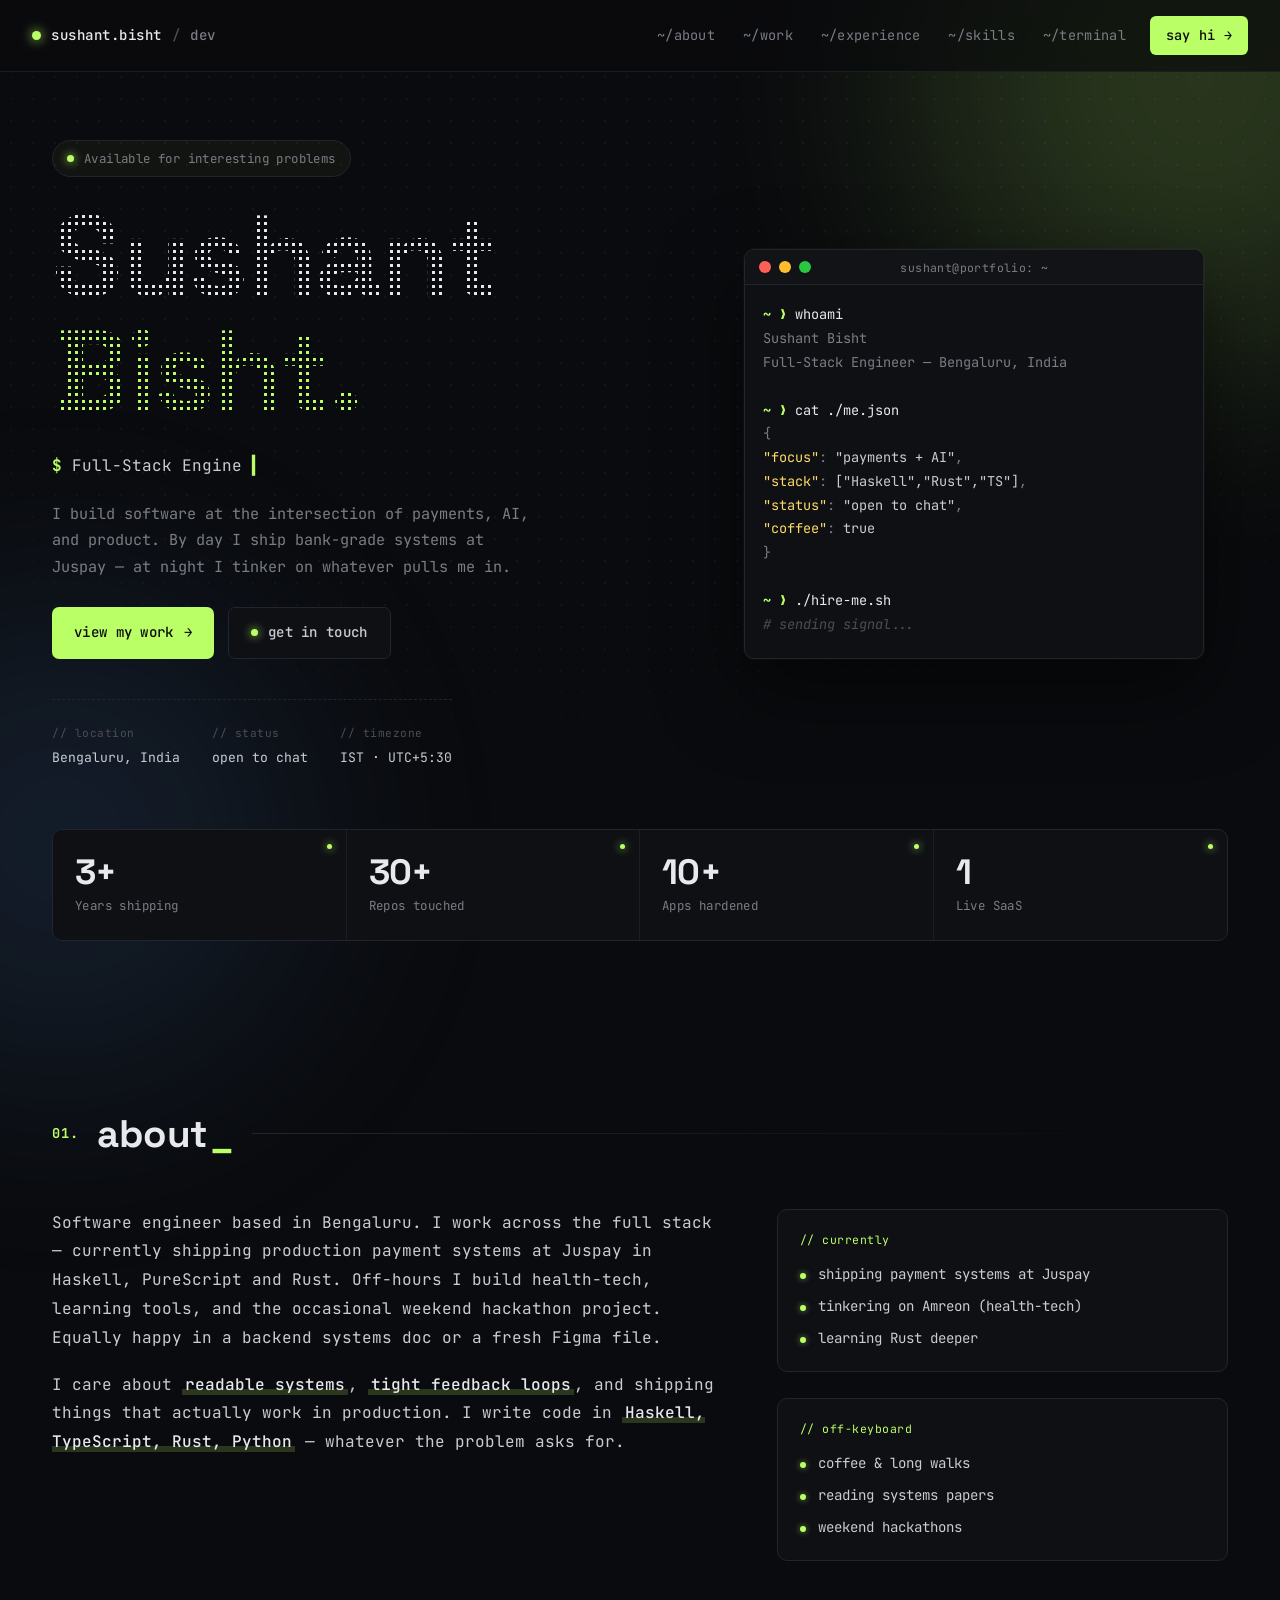
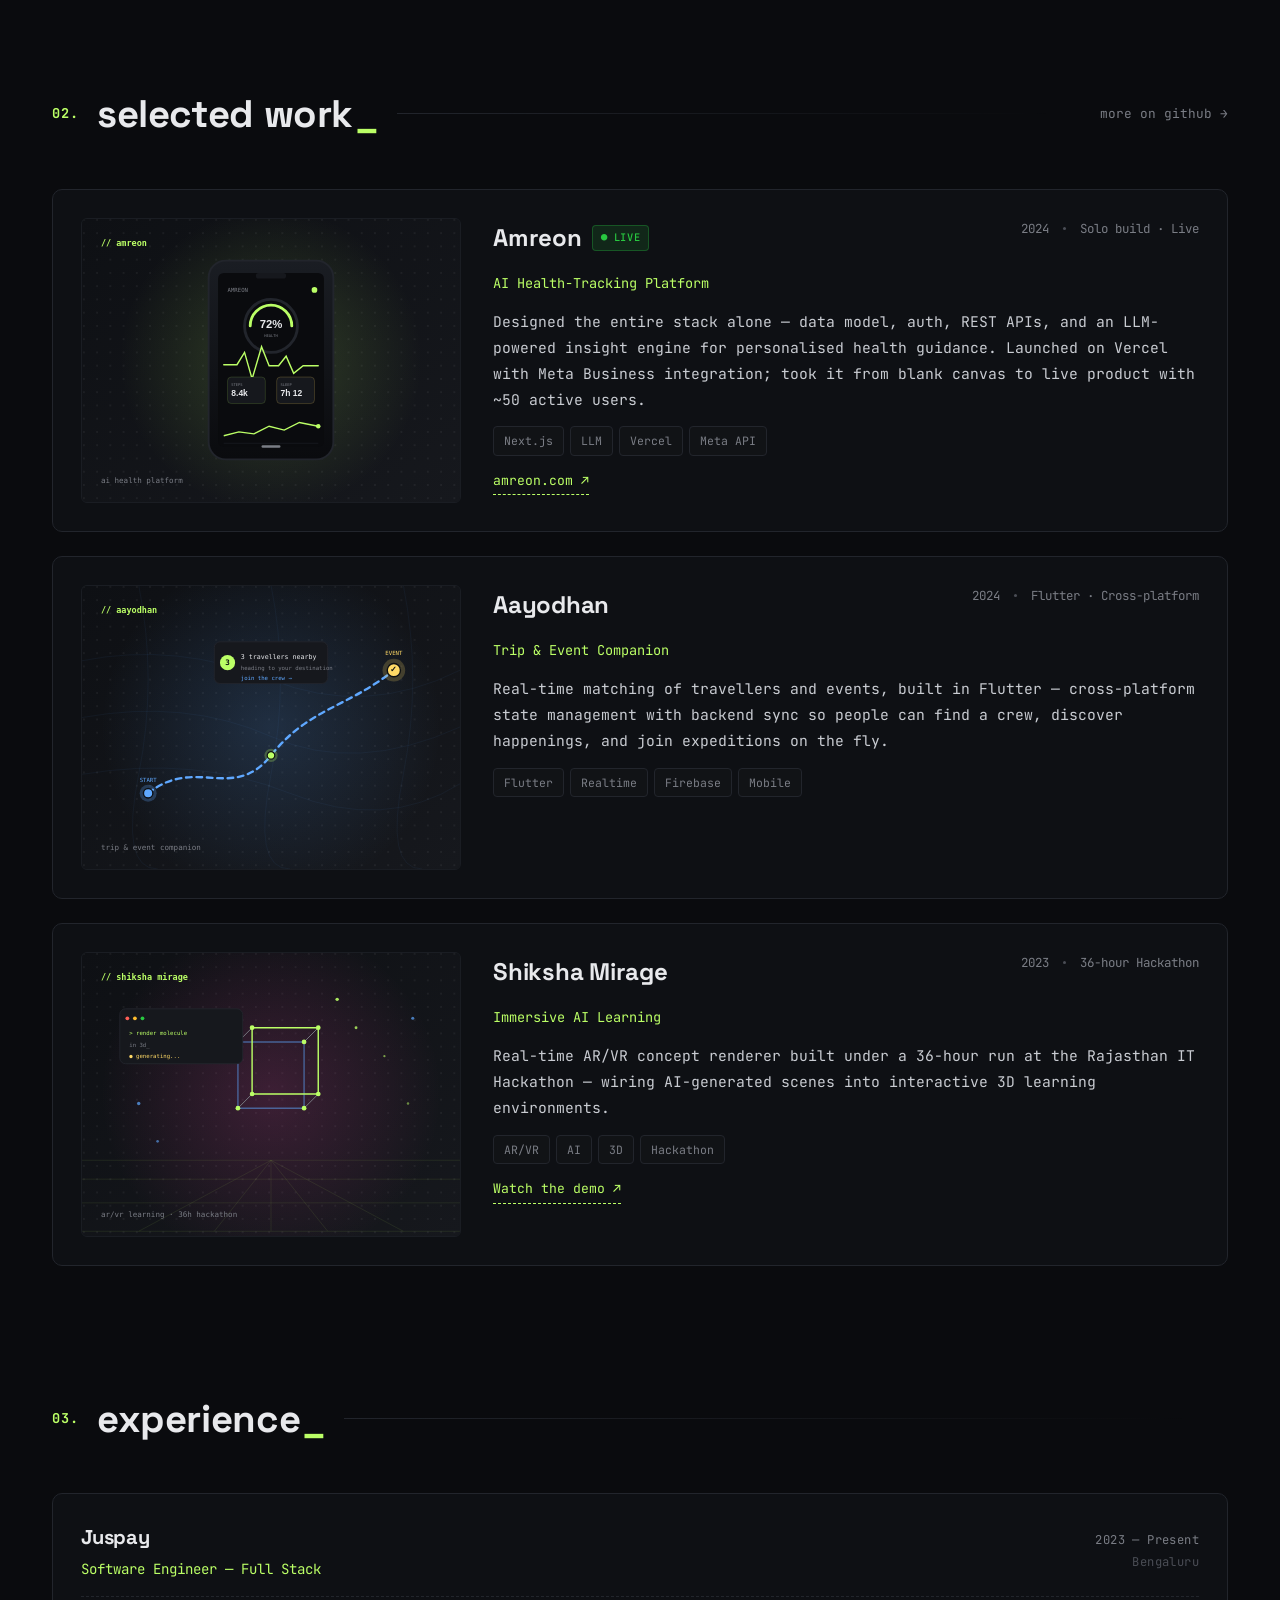
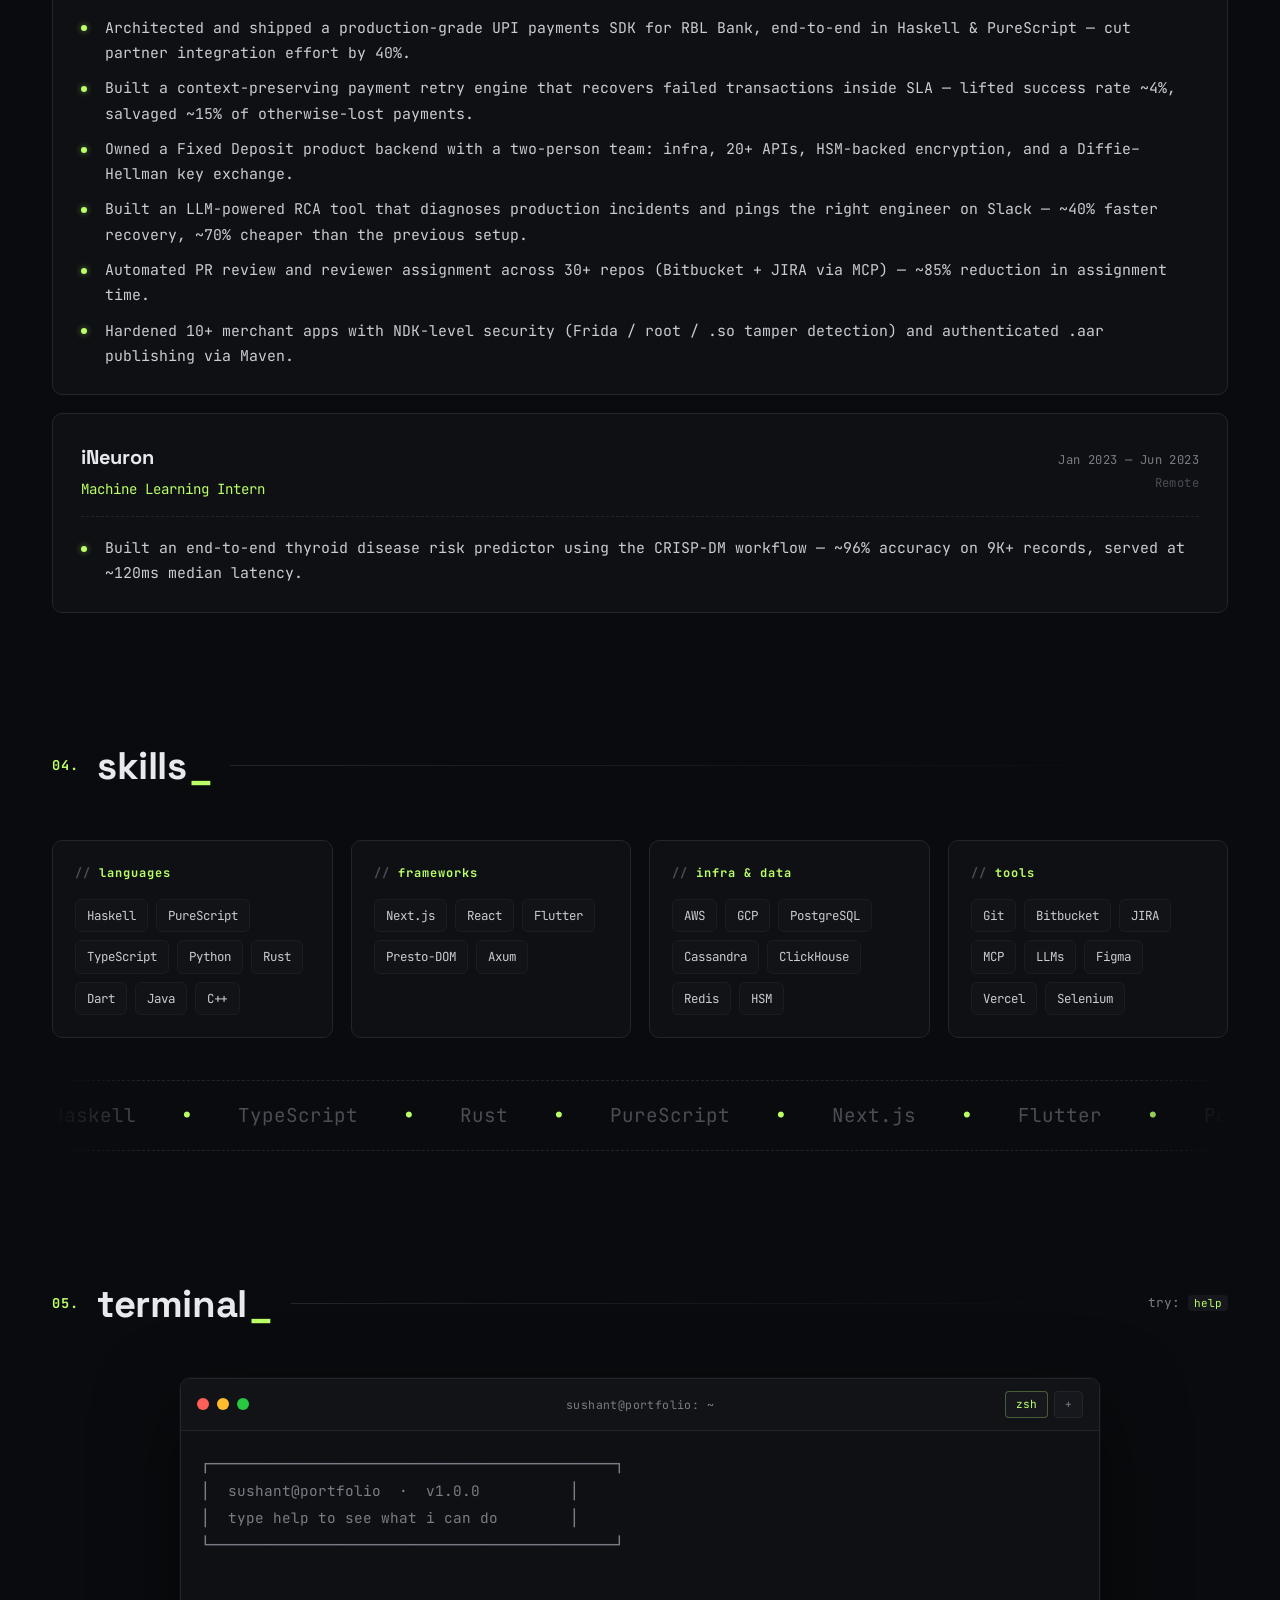
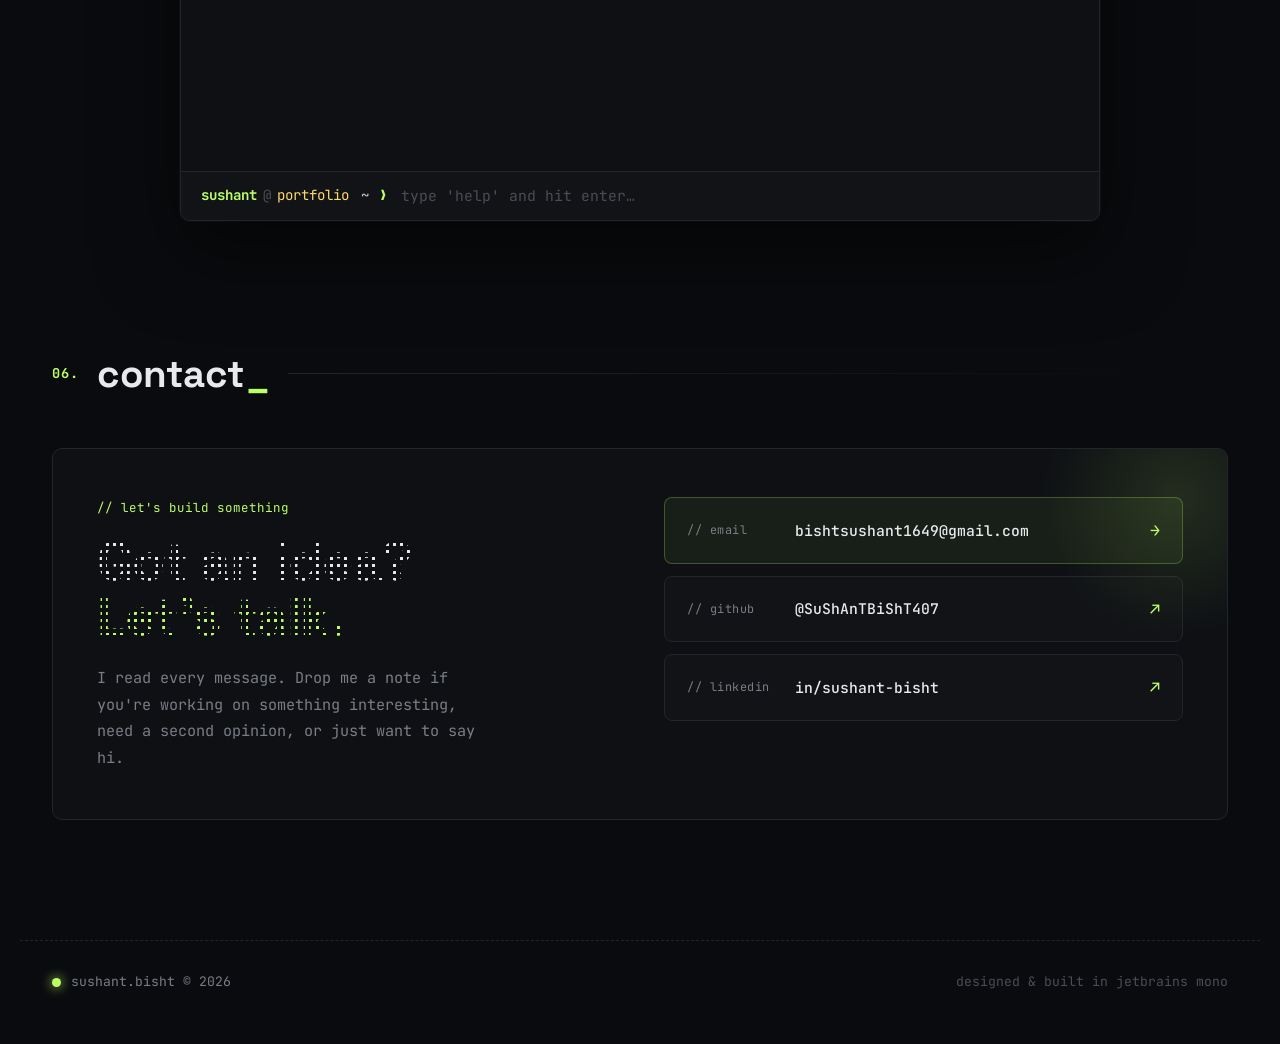
==== commit 6e53eefe: "Redesign: modern monospace dev portfolio with dotted text + interactive terminal - Drop all pirate f" ====
--- a/index.html
+++ b/index.html
@@ -3,276 +3,263 @@
 <head>
   <meta charset="UTF-8" />
   <meta name="viewport" content="width=device-width, initial-scale=1.0" />
-  <title>Sushant Bisht — From the Deck</title>
-  <meta name="description" content="Portfolio of Sushant Bisht — full-stack engineer building at the intersection of payments, AI, and product." />
+  <title>Sushant Bisht — Full-Stack Engineer</title>
+  <meta name="description" content="Sushant Bisht — full-stack engineer building at the intersection of payments, AI, and product." />
   <link rel="preconnect" href="https://fonts.googleapis.com" />
   <link rel="preconnect" href="https://fonts.gstatic.com" crossorigin />
-  <link href="https://fonts.googleapis.com/css2?family=Cinzel:wght@500;600;700&family=Pirata+One&family=Inter:wght@400;500;600;700&display=swap" rel="stylesheet" />
+  <link href="https://fonts.googleapis.com/css2?family=JetBrains+Mono:ital,wght@0,400;0,500;0,700;1,400&family=Space+Grotesk:wght@500;700&display=swap" rel="stylesheet" />
   <link rel="stylesheet" href="css/styles.css" />
   <link rel="icon" href="assets/favicon.svg" type="image/svg+xml" />
 </head>
 <body>
-  <!-- atmospheric sea + sky behind everything -->
-  <canvas id="sea" aria-hidden="true"></canvas>
-  <div class="vignette" aria-hidden="true"></div>
-
-  <!-- ===== TOP NAV ===== -->
+  <!-- ambient background -->
+  <div class="dotgrid" aria-hidden="true"></div>
+  <div class="orb orb-1" aria-hidden="true"></div>
+  <div class="orb orb-2" aria-hidden="true"></div>
+
+  <!-- ===== TOP BAR ===== -->
   <header class="topbar" id="topbar">
     <a class="brand" href="#top">
-      <span class="brand-mark" aria-hidden="true">⚓</span>
-      <span class="brand-name">Sushant Bisht</span>
+      <span class="brand-dot" aria-hidden="true"></span>
+      <span class="brand-name">sushant.bisht</span>
+      <span class="brand-slash">/</span>
+      <span class="brand-tag">dev</span>
     </a>
     <nav class="navlinks" id="navlinks" aria-label="Primary">
-      <a href="#about">About</a>
-      <a href="#experience">Experience</a>
-      <a href="#projects">Projects</a>
-      <a href="#skills">Skills</a>
-      <a href="#log">Gallery</a>
-      <a href="#contact" class="nav-cta">Contact</a>
+      <a href="#about">~/about</a>
+      <a href="#work">~/work</a>
+      <a href="#experience">~/experience</a>
+      <a href="#skills">~/skills</a>
+      <a href="#terminal">~/terminal</a>
+      <a href="#contact" class="nav-cta">say hi <span class="arr">→</span></a>
     </nav>
-    <button class="menu-toggle" id="menuToggle" aria-label="Toggle menu" aria-expanded="false">☰</button>
+    <button class="menu-toggle" id="menuToggle" aria-label="Toggle menu" aria-expanded="false">
+      <span></span><span></span><span></span>
+    </button>
   </header>
 
   <main id="top">
 
-    <!-- ===== HERO / SHIP DECK ===== -->
-    <section id="hero" class="hero">
-      <!-- ship deck illustration (railing + wheel + planks) -->
-      <div class="deck-scene" aria-hidden="true">
-        <svg class="deck-svg" viewBox="0 0 1600 900" preserveAspectRatio="xMidYMax slice">
-          <defs>
-            <linearGradient id="plank" x1="0" y1="0" x2="0" y2="1">
-              <stop offset="0%" stop-color="#4a2f17"/>
-              <stop offset="60%" stop-color="#2c1a09"/>
-              <stop offset="100%" stop-color="#170c04"/>
-            </linearGradient>
-            <linearGradient id="plankLight" x1="0" y1="0" x2="0" y2="1">
-              <stop offset="0%" stop-color="#664021"/>
-              <stop offset="100%" stop-color="#33200e"/>
-            </linearGradient>
-            <linearGradient id="brass" x1="0" y1="0" x2="0" y2="1">
-              <stop offset="0%" stop-color="#f3d36c"/>
-              <stop offset="50%" stop-color="#c9a227"/>
-              <stop offset="100%" stop-color="#7a5e0e"/>
-            </linearGradient>
-            <radialGradient id="wheelHub" cx="50%" cy="50%" r="50%">
-              <stop offset="0%" stop-color="#5a3c1c"/>
-              <stop offset="100%" stop-color="#1b0e05"/>
-            </radialGradient>
-            <radialGradient id="lanternGlow" cx="50%" cy="50%" r="50%">
-              <stop offset="0%" stop-color="rgba(255,200,80,.85)"/>
-              <stop offset="60%" stop-color="rgba(255,160,40,.25)"/>
-              <stop offset="100%" stop-color="rgba(255,140,0,0)"/>
-            </radialGradient>
-          </defs>
-
-          <!-- horizon glow / haze -->
-          <ellipse cx="800" cy="560" rx="900" ry="60" fill="rgba(201,162,39,.08)"/>
-
-          <!-- LEFT RAILING -->
-          <g class="rail-group">
-            <!-- big post -->
-            <rect x="80" y="540" width="36" height="320" fill="url(#plankLight)" stroke="#1a0e07" stroke-width="2"/>
-            <rect x="68" y="528" width="60" height="18" fill="#7a4f24" stroke="#1a0e07" stroke-width="2"/>
-            <circle cx="98" cy="528" r="10" fill="url(#brass)" stroke="#1a0e07" stroke-width="1.5"/>
-            <!-- top rail -->
-            <rect x="116" y="572" width="380" height="16" fill="#7a4f24" stroke="#1a0e07" stroke-width="2"/>
-            <!-- balusters -->
-            <g fill="#4a2f17" stroke="#1a0e07" stroke-width="1.5">
-              <rect x="145" y="588" width="11" height="200"/>
-              <rect x="195" y="588" width="11" height="200"/>
-              <rect x="245" y="588" width="11" height="200"/>
-              <rect x="295" y="588" width="11" height="200"/>
-              <rect x="345" y="588" width="11" height="200"/>
-              <rect x="395" y="588" width="11" height="200"/>
-              <rect x="445" y="588" width="11" height="200"/>
-            </g>
-            <!-- bottom rail -->
-            <rect x="116" y="780" width="380" height="14" fill="#5e3a1c" stroke="#1a0e07" stroke-width="2"/>
-            <!-- hanging lantern -->
-            <line x1="200" y1="572" x2="200" y2="608" stroke="#222" stroke-width="2"/>
-            <circle cx="200" cy="640" r="40" fill="url(#lanternGlow)" class="lantern-glow"/>
-            <g transform="translate(200 630)">
-              <rect x="-14" y="-22" width="28" height="36" fill="#3a2913" stroke="url(#brass)" stroke-width="2" rx="2"/>
-              <rect x="-10" y="-18" width="20" height="28" fill="rgba(255,200,80,.85)"/>
-              <rect x="-16" y="-26" width="32" height="6" fill="url(#brass)"/>
-              <rect x="-16" y="14" width="32" height="6" fill="url(#brass)"/>
-            </g>
-          </g>
-
-          <!-- RIGHT RAILING (mirrored) -->
-          <g class="rail-group" transform="translate(1600 0) scale(-1 1)">
-            <rect x="80" y="540" width="36" height="320" fill="url(#plankLight)" stroke="#1a0e07" stroke-width="2"/>
-            <rect x="68" y="528" width="60" height="18" fill="#7a4f24" stroke="#1a0e07" stroke-width="2"/>
-            <circle cx="98" cy="528" r="10" fill="url(#brass)" stroke="#1a0e07" stroke-width="1.5"/>
-            <rect x="116" y="572" width="380" height="16" fill="#7a4f24" stroke="#1a0e07" stroke-width="2"/>
-            <g fill="#4a2f17" stroke="#1a0e07" stroke-width="1.5">
-              <rect x="145" y="588" width="11" height="200"/>
-              <rect x="195" y="588" width="11" height="200"/>
-              <rect x="245" y="588" width="11" height="200"/>
-              <rect x="295" y="588" width="11" height="200"/>
-              <rect x="345" y="588" width="11" height="200"/>
-              <rect x="395" y="588" width="11" height="200"/>
-              <rect x="445" y="588" width="11" height="200"/>
-            </g>
-            <rect x="116" y="780" width="380" height="14" fill="#5e3a1c" stroke="#1a0e07" stroke-width="2"/>
-          </g>
-
-          <!-- SHIP'S WHEEL (centered, behind the railing line) -->
-          <g class="wheel" transform="translate(800 660)">
-            <!-- spokes that extend beyond rim -->
-            <g stroke="#6e4a25" stroke-width="16" stroke-linecap="round">
-              <line x1="0" y1="-200" x2="0" y2="200"/>
-              <line x1="-200" y1="0" x2="200" y2="0"/>
-              <line transform="rotate(45)" x1="-200" y1="0" x2="200" y2="0"/>
-              <line transform="rotate(-45)" x1="-200" y1="0" x2="200" y2="0"/>
-            </g>
-            <!-- 8 handle pegs at spoke tips -->
-            <g fill="#3a2913" stroke="#1a0e07" stroke-width="2">
-              <rect x="-9" y="-210" width="18" height="34" rx="3"/>
-              <rect x="-9" y="176" width="18" height="34" rx="3"/>
-              <rect x="-210" y="-9" width="34" height="18" rx="3"/>
-              <rect x="176" y="-9" width="34" height="18" rx="3"/>
-              <g transform="rotate(45)"><rect x="-9" y="-210" width="18" height="34" rx="3"/><rect x="-9" y="176" width="18" height="34" rx="3"/></g>
-              <g transform="rotate(-45)"><rect x="-9" y="-210" width="18" height="34" rx="3"/><rect x="-9" y="176" width="18" height="34" rx="3"/></g>
-            </g>
-            <!-- wooden rim -->
-            <circle r="158" fill="none" stroke="#5e3a1c" stroke-width="28"/>
-            <!-- brass trim on rim -->
-            <circle r="172" fill="none" stroke="url(#brass)" stroke-width="3"/>
-            <circle r="144" fill="none" stroke="url(#brass)" stroke-width="3"/>
-            <!-- hub -->
-            <circle r="42" fill="url(#wheelHub)" stroke="url(#brass)" stroke-width="4"/>
-            <circle r="8" fill="url(#brass)"/>
-          </g>
-
-          <!-- FOREGROUND DECK PLANKS -->
-          <g class="planks">
-            <rect x="0" y="788" width="1600" height="112" fill="url(#plank)"/>
-            <!-- horizontal seams -->
-            <line x1="0" y1="810" x2="1600" y2="810" stroke="rgba(0,0,0,.6)" stroke-width="2"/>
-            <line x1="0" y1="850" x2="1600" y2="850" stroke="rgba(0,0,0,.5)" stroke-width="1.5"/>
-            <!-- vertical seams (planks) -->
-            <g stroke="rgba(0,0,0,.55)" stroke-width="1.5">
-              <line x1="120" y1="788" x2="120" y2="900"/>
-              <line x1="260" y1="788" x2="260" y2="900"/>
-              <line x1="410" y1="788" x2="410" y2="900"/>
-              <line x1="560" y1="788" x2="560" y2="900"/>
-              <line x1="720" y1="788" x2="720" y2="900"/>
-              <line x1="880" y1="788" x2="880" y2="900"/>
-              <line x1="1040" y1="788" x2="1040" y2="900"/>
-              <line x1="1190" y1="788" x2="1190" y2="900"/>
-              <line x1="1340" y1="788" x2="1340" y2="900"/>
-              <line x1="1480" y1="788" x2="1480" y2="900"/>
-            </g>
-            <!-- highlight along top edge -->
-            <rect x="0" y="788" width="1600" height="3" fill="rgba(255,210,140,.18)"/>
-          </g>
-
-          <!-- coiled rope, lower-left corner -->
-          <g transform="translate(220 830)" class="rope">
-            <ellipse cx="0" cy="0" rx="62" ry="20" fill="#1a0e07"/>
-            <ellipse cx="0" cy="-3" rx="58" ry="17" fill="none" stroke="#a87a3a" stroke-width="6"/>
-            <ellipse cx="0" cy="-6" rx="48" ry="14" fill="none" stroke="#c39448" stroke-width="6"/>
-            <ellipse cx="0" cy="-9" rx="36" ry="10" fill="none" stroke="#a87a3a" stroke-width="6"/>
-          </g>
-        </svg>
-      </div>
-
-      <!-- floating hero card -->
-      <div class="hero-card">
-        <p class="eyebrow">— From the Deck —</p>
-        <h1 class="captain-name" id="captainName">Sushant Bisht</h1>
-        <p class="captain-title" id="captainTitle">Full-Stack Engineer · Builder · Explorer</p>
-        <p class="captain-port" id="captainPort">⚓ Bengaluru, India</p>
-        <div class="hero-cta">
-          <a href="#projects" class="btn btn-brass">See the Voyages</a>
-          <a href="#contact" class="btn btn-ghost">Send a Signal</a>
-        </div>
-      </div>
-
-      <div class="scroll-cue" aria-hidden="true"><span>scroll the deck</span><span class="arrow">▾</span></div>
+    <!-- ===== HERO ===== -->
+    <section class="hero" id="hero">
+      <div class="hero-grid">
+        <div class="hero-left">
+          <div class="status">
+            <span class="status-dot"></span>
+            <span class="status-text" id="statusText">Available for interesting problems</span>
+          </div>
+
+          <h1 class="hero-name">
+            <span class="dot-text">Sushant</span><br/>
+            <span class="dot-text accent">Bisht.</span>
+          </h1>
+
+          <p class="hero-role">
+            <span class="cursor-tag">$</span>
+            <span id="roleTyped"></span><span class="caret">▍</span>
+          </p>
+
+          <p class="hero-tagline" id="heroTagline"></p>
+
+          <div class="hero-cta">
+            <a href="#work" class="btn-primary">
+              view my work <span class="arr">→</span>
+            </a>
+            <a href="#contact" class="btn-ghost">
+              <span class="dot dot-pulse"></span> get in touch
+            </a>
+          </div>
+
+          <div class="hero-meta-row">
+            <div class="meta-cell">
+              <span class="meta-label">// location</span>
+              <span class="meta-val" id="metaLoc"></span>
+            </div>
+            <div class="meta-cell">
+              <span class="meta-label">// status</span>
+              <span class="meta-val">open to chat</span>
+            </div>
+            <div class="meta-cell">
+              <span class="meta-label">// timezone</span>
+              <span class="meta-val">IST · UTC+5:30</span>
+            </div>
+          </div>
+        </div>
+
+        <div class="hero-right">
+          <!-- terminal card preview -->
+          <div class="term-card" aria-hidden="true">
+            <div class="term-bar">
+              <span class="term-dot red"></span>
+              <span class="term-dot yellow"></span>
+              <span class="term-dot green"></span>
+              <span class="term-title">sushant@portfolio: ~</span>
+            </div>
+            <div class="term-card-body" id="heroTermBody"></div>
+          </div>
+        </div>
+      </div>
+
+      <div class="hero-stats" id="heroStats"></div>
     </section>
 
     <!-- ===== ABOUT ===== -->
-    <section id="about" class="port reveal">
-      <header class="port-head">
-        <span class="port-no">01</span>
-        <h2>About the Captain</h2>
-        <span class="port-line"></span>
-      </header>
-      <div class="parchment">
-        <p class="creed" id="creed"></p>
-        <div class="seal" aria-hidden="true">⚓</div>
-      </div>
+    <section id="about" class="section reveal">
+      <div class="section-head">
+        <span class="section-num">01.</span>
+        <h2 class="section-title">about<span class="blink">_</span></h2>
+        <span class="section-rule"></span>
+      </div>
+      <div class="about-grid">
+        <div class="about-text">
+          <p id="aboutBio"></p>
+          <p class="about-line">
+            I care about <span class="hl">readable systems</span>, <span class="hl">tight feedback loops</span>,
+            and shipping things that actually work in production. I write code in
+            <span class="hl">Haskell, TypeScript, Rust, Python</span> — whatever the problem asks for.
+          </p>
+        </div>
+        <aside class="about-side">
+          <div class="side-block">
+            <div class="side-label">// currently</div>
+            <ul class="side-list">
+              <li>shipping payment systems at Juspay</li>
+              <li>tinkering on Amreon (health-tech)</li>
+              <li>learning Rust deeper</li>
+            </ul>
+          </div>
+          <div class="side-block">
+            <div class="side-label">// off-keyboard</div>
+            <ul class="side-list">
+              <li>coffee &amp; long walks</li>
+              <li>reading systems papers</li>
+              <li>weekend hackathons</li>
+            </ul>
+          </div>
+        </aside>
+      </div>
+    </section>
+
+    <!-- ===== WORK / PROJECTS ===== -->
+    <section id="work" class="section reveal">
+      <div class="section-head">
+        <span class="section-num">02.</span>
+        <h2 class="section-title">selected work<span class="blink">_</span></h2>
+        <span class="section-rule"></span>
+        <a class="section-meta" href="https://github.com/SuShAnTBiShT407" target="_blank" rel="noopener">more on github →</a>
+      </div>
+      <div class="projects" id="projectsList"></div>
     </section>
 
     <!-- ===== EXPERIENCE ===== -->
-    <section id="experience" class="port reveal">
-      <header class="port-head">
-        <span class="port-no">02</span>
-        <h2>Voyages — Experience</h2>
-        <span class="port-line"></span>
-      </header>
-      <div class="voyages" id="voyages-list"></div>
-    </section>
-
-    <!-- ===== PROJECTS ===== -->
-    <section id="projects" class="port reveal">
-      <header class="port-head">
-        <span class="port-no">03</span>
-        <h2>Bounties — Projects</h2>
-        <span class="port-line"></span>
-      </header>
-      <div class="bounties" id="bounties-list"></div>
+    <section id="experience" class="section reveal">
+      <div class="section-head">
+        <span class="section-num">03.</span>
+        <h2 class="section-title">experience<span class="blink">_</span></h2>
+        <span class="section-rule"></span>
+      </div>
+      <div class="experience" id="experienceList"></div>
     </section>
 
     <!-- ===== SKILLS ===== -->
-    <section id="skills" class="port reveal">
-      <header class="port-head">
-        <span class="port-no">04</span>
-        <h2>The Arsenal — Skills</h2>
-        <span class="port-line"></span>
-      </header>
-      <div class="arsenal" id="arsenal-list"></div>
-    </section>
-
-    <!-- ===== GALLERY + DISPATCHES ===== -->
-    <section id="log" class="port reveal">
-      <header class="port-head">
-        <span class="port-no">05</span>
-        <h2>The Ship's Log — Gallery &amp; Writing</h2>
-        <span class="port-line"></span>
-      </header>
-      <div class="hold-grid">
-        <div class="hold-col">
-          <h3 class="col-title">⌖ Gallery</h3>
-          <p class="col-sub">Snapshots from the journey.</p>
-          <div class="gallery" id="gallery-list"></div>
-        </div>
-        <div class="hold-col">
-          <h3 class="col-title">✑ Dispatches</h3>
-          <p class="col-sub">Things I've been writing about.</p>
-          <div class="dispatches" id="dispatch-list"></div>
+    <section id="skills" class="section reveal">
+      <div class="section-head">
+        <span class="section-num">04.</span>
+        <h2 class="section-title">skills<span class="blink">_</span></h2>
+        <span class="section-rule"></span>
+      </div>
+      <div class="skills" id="skillsList"></div>
+
+      <!-- marquee strip -->
+      <div class="marquee" aria-hidden="true">
+        <div class="marquee-track" id="marqueeTrack"></div>
+      </div>
+    </section>
+
+    <!-- ===== TERMINAL (interactive) ===== -->
+    <section id="terminal" class="section reveal">
+      <div class="section-head">
+        <span class="section-num">05.</span>
+        <h2 class="section-title">terminal<span class="blink">_</span></h2>
+        <span class="section-rule"></span>
+        <span class="section-meta">try: <code>help</code></span>
+      </div>
+
+      <div class="terminal-wrap">
+        <div class="terminal" id="terminal">
+          <div class="term-bar">
+            <span class="term-dot red"></span>
+            <span class="term-dot yellow"></span>
+            <span class="term-dot green"></span>
+            <span class="term-title">sushant@portfolio: ~</span>
+            <span class="term-tabs">
+              <span class="tab active">zsh</span>
+              <span class="tab">+</span>
+            </span>
+          </div>
+          <div class="term-body" id="termBody"></div>
+          <div class="term-input-row">
+            <span class="term-prompt">
+              <span class="p-user">sushant</span><span class="p-at">@</span><span class="p-host">portfolio</span>
+              <span class="p-path">~</span>
+              <span class="p-arrow">❯</span>
+            </span>
+            <input id="termInput" class="term-input" autocomplete="off" spellcheck="false"
+                   placeholder="type 'help' and hit enter…" aria-label="terminal input"/>
+          </div>
         </div>
       </div>
     </section>
 
     <!-- ===== CONTACT ===== -->
-    <section id="contact" class="port reveal">
-      <header class="port-head">
-        <span class="port-no">06</span>
-        <h2>Hail the Captain</h2>
-        <span class="port-line"></span>
-      </header>
-      <div class="hail-box">
-        <p>Got an idea, a problem worth solving, or just want to say hi? I read every message.</p>
-        <div class="hail-links" id="hail-links"></div>
+    <section id="contact" class="section reveal">
+      <div class="section-head">
+        <span class="section-num">06.</span>
+        <h2 class="section-title">contact<span class="blink">_</span></h2>
+        <span class="section-rule"></span>
+      </div>
+
+      <div class="contact-card">
+        <div class="contact-left">
+          <p class="contact-eyebrow">// let's build something</p>
+          <h3 class="contact-headline">
+            <span class="dot-text">Got an idea?</span><br/>
+            <span class="dot-text accent">Let's talk.</span>
+          </h3>
+          <p class="contact-text">
+            I read every message. Drop me a note if you're working on something interesting,
+            need a second opinion, or just want to say hi.
+          </p>
+        </div>
+
+        <div class="contact-right">
+          <a class="contact-link primary" id="emailLink">
+            <span class="cl-label">// email</span>
+            <span class="cl-value" id="emailVal"></span>
+            <span class="arr">→</span>
+          </a>
+          <a class="contact-link" id="githubLink" target="_blank" rel="noopener">
+            <span class="cl-label">// github</span>
+            <span class="cl-value">@SuShAnTBiShT407</span>
+            <span class="arr">↗</span>
+          </a>
+          <a class="contact-link" id="linkedinLink" target="_blank" rel="noopener">
+            <span class="cl-label">// linkedin</span>
+            <span class="cl-value">in/sushant-bisht</span>
+            <span class="arr">↗</span>
+          </a>
+        </div>
       </div>
     </section>
 
     <footer class="footer">
-      <p>Charted &amp; rigged by Sushant Bisht · <span id="year"></span></p>
+      <div class="footer-left">
+        <span class="brand-dot"></span>
+        <span>sushant.bisht © <span id="year"></span></span>
+      </div>
+      <div class="footer-right">
+        <span class="footer-meta">designed &amp; built in jetbrains mono</span>
+      </div>
     </footer>
   </main>
 
--- a/css/styles.css
+++ b/css/styles.css
@@ -1,338 +1,526 @@
 /* =====================================================================
-   FROM THE DECK — a quieter pirate-port portfolio
-   Goals: readable typography, atmospheric but not noisy, ship-deck hero.
+   PORTFOLIO  —  modern developer-mono aesthetic
    ===================================================================== */
 
 :root{
-  /* palette */
-  --ink:#08111e;            /* deep night sea */
-  --ink-2:#0f1a2c;
-  --ink-3:#16243c;
-  --parch:#f3e6c3;          /* bright aged parchment — for readability */
-  --parch-dim:#cbb98c;
-  --brass:#e6c25e;          /* warm brass */
-  --brass-lo:#a17b1d;
-  --rust:#d05a3c;
-  --rust-lo:#7a2c1c;
-  --sea:#0d2236;
-  --teal:#5fc7c2;
-  --line:rgba(230,194,94,.22);
-  --text:#ecdfb4;           /* main reading text — high contrast */
-  --muted:#a99771;
-  --shadow-lg:0 22px 60px rgba(0,0,0,.55);
-  --shadow-md:0 10px 28px rgba(0,0,0,.4);
-  --maxw:1180px;
-  --display:"Pirata One", "Cinzel", serif;
-  --serif:"Cinzel", Georgia, serif;
-  --sans:"Inter", system-ui, -apple-system, "Segoe UI", sans-serif;
+  --bg:          #0a0b0e;
+  --bg-2:        #111316;
+  --bg-3:        #16181d;
+  --bg-card:     #0e1014;
+  --border:      #22252c;
+  --border-soft: #1a1d23;
+  --text:        #e8e9ec;
+  --text-2:      #c9ccd2;
+  --muted:       #7a7d85;
+  --dim:         #4a4d55;
+  --accent:      #bbff66;
+  --accent-2:    #a4f64a;
+  --accent-warm: #ffd966;
+  --red:         #ff5f57;
+  --green:       #28c840;
+  --yellow:      #ffbd2e;
+
+  --mono:        "JetBrains Mono", ui-monospace, "SF Mono", Menlo, monospace;
+  --display:     "Space Grotesk", "JetBrains Mono", system-ui, sans-serif;
+
+  --maxw:        1240px;
+  --radius:      10px;
+  --radius-sm:   6px;
 }
 
 *{box-sizing:border-box}
 html{scroll-behavior:smooth; scroll-padding-top:88px}
 body{
   margin:0;
-  font-family:var(--sans);
-  font-size:17px;
+  font-family:var(--mono);
+  font-size:15px;
   line-height:1.7;
   color:var(--text);
-  background:
-    radial-gradient(1400px 800px at 50% -10%, #142239 0%, transparent 60%),
-    radial-gradient(1100px 700px at -10% 110%, #0f1f33 0%, transparent 55%),
-    var(--ink);
+  background:var(--bg);
+  -webkit-font-smoothing:antialiased;
   overflow-x:hidden;
-  -webkit-font-smoothing:antialiased;
-}
-a{color:var(--brass); text-decoration:none}
-a:hover{color:#f7d977}
-button,.btn{cursor:pointer; font-family:inherit}
+  position:relative;
+}
+a{color:inherit; text-decoration:none}
 img{max-width:100%; display:block}
-::selection{background:var(--brass); color:var(--ink)}
-
-h1,h2,h3,h4{font-family:var(--serif); color:var(--parch); letter-spacing:.5px}
-
-/* ---------- atmosphere ---------- */
-#sea{position:fixed; inset:0; width:100%; height:100%; z-index:0; pointer-events:none}
-.vignette{position:fixed; inset:0; z-index:1; pointer-events:none;
-  background:radial-gradient(120% 120% at 50% 30%, transparent 55%, rgba(0,0,0,.55) 100%)}
+button{font-family:inherit; cursor:pointer; border:none; background:none; color:inherit}
+::selection{background:var(--accent); color:var(--bg)}
+code{font-family:var(--mono); background:var(--bg-3); padding:1px 6px; border-radius:4px; font-size:.86em; color:var(--accent)}
+
+/* ---------- ambient background ---------- */
+.dotgrid{
+  position:fixed; inset:0; z-index:0; pointer-events:none;
+  background-image:radial-gradient(circle, rgba(255,255,255,.045) 1px, transparent 1.6px);
+  background-size:22px 22px;
+  mask-image:radial-gradient(ellipse 80% 60% at 50% 30%, #000 60%, transparent 100%);
+}
+.orb{position:fixed; z-index:0; pointer-events:none; border-radius:50%; filter:blur(120px); opacity:.18}
+.orb-1{width:560px; height:560px; background:#bbff66; top:-200px; right:-200px}
+.orb-2{width:480px; height:480px; background:#5fa8ff; bottom:-180px; left:-180px; opacity:.12}
 
 main{position:relative; z-index:2}
 
-/* ---------- TOP NAV ---------- */
+/* ---------- DOTTED TEXT EFFECT ---------- */
+.dot-text{
+  background-image:radial-gradient(circle, var(--text) 1.4px, transparent 2px);
+  background-size:7px 7px;
+  -webkit-background-clip:text;
+          background-clip:text;
+  color:transparent;
+  display:inline-block;
+  line-height:1;
+}
+.dot-text.accent{
+  background-image:radial-gradient(circle, var(--accent) 1.4px, transparent 2px);
+}
+
+/* ---------- TOP BAR ---------- */
 .topbar{
-  position:fixed; top:0; left:0; right:0; z-index:80;
-  display:flex; align-items:center; justify-content:space-between;
-  padding:14px 28px;
-  background:linear-gradient(180deg, rgba(8,17,30,.92), rgba(8,17,30,.65) 70%, transparent);
-  backdrop-filter:blur(6px);
-}
-.brand{display:flex; align-items:center; gap:10px; color:var(--parch); font-family:var(--serif);
-  font-weight:600; font-size:1.05rem; letter-spacing:1.2px; text-transform:uppercase}
-.brand-mark{color:var(--brass); font-size:1.3rem}
-.navlinks{display:flex; align-items:center; gap:6px}
-.navlinks a{color:var(--parch); font-family:var(--sans); font-weight:500; font-size:.95rem;
-  padding:8px 14px; border-radius:6px; transition:.18s}
-.navlinks a:hover{color:var(--brass); background:rgba(230,194,94,.08)}
-.navlinks .nav-cta{border:1.5px solid var(--brass); color:var(--brass); margin-left:8px}
-.navlinks .nav-cta:hover{background:var(--brass); color:var(--ink)}
-.menu-toggle{display:none; background:transparent; border:1px solid var(--brass); color:var(--brass);
-  width:40px; height:40px; border-radius:6px; font-size:1.2rem}
-
-/* ---------- HERO / DECK ---------- */
-.hero{
-  position:relative; min-height:100vh;
-  display:flex; align-items:center; justify-content:center;
-  padding:110px 22px 120px;
-  overflow:hidden;
-}
-.deck-scene{position:absolute; inset:0; z-index:1; pointer-events:none}
-.deck-svg{width:100%; height:100%; display:block;
-  filter:drop-shadow(0 -8px 30px rgba(0,0,0,.4))}
-.lantern-glow{animation:flicker 3.4s ease-in-out infinite}
-@keyframes flicker{0%,100%{opacity:.85}45%{opacity:.6}55%{opacity:1}}
-
-.hero-card{
-  position:relative; z-index:3;
-  max-width:760px; width:100%;
-  text-align:center;
-  padding:42px 38px 36px;
-  background:linear-gradient(180deg, rgba(15,26,44,.78), rgba(8,17,30,.85));
-  border:1px solid var(--line);
-  border-radius:6px;
-  box-shadow:var(--shadow-lg), inset 0 0 0 1px rgba(230,194,94,.06);
-  backdrop-filter:blur(4px);
-}
-.hero-card::before,.hero-card::after{
-  content:""; position:absolute; width:22px; height:22px;
-  border:2px solid var(--brass); opacity:.7;
-}
-.hero-card::before{top:10px; left:10px; border-right:none; border-bottom:none}
-.hero-card::after{bottom:10px; right:10px; border-left:none; border-top:none}
-
-.eyebrow{font-family:var(--serif); color:var(--brass); letter-spacing:4px;
-  text-transform:uppercase; font-size:.78rem; margin:0 0 14px; font-weight:600}
-.captain-name{
-  font-family:var(--display);
-  font-size:clamp(2.6rem, 7vw, 5.2rem);
-  line-height:1;
-  margin:0 0 18px;
-  color:var(--parch);
-  text-shadow:0 2px 0 rgba(0,0,0,.5), 0 0 36px rgba(230,194,94,.18);
-}
-.captain-name .cursor{color:var(--brass); animation:blink 1s steps(2) infinite}
-@keyframes blink{50%{opacity:.2}}
-.captain-title{font-family:var(--serif); font-size:clamp(1rem,2vw,1.25rem);
-  color:var(--brass); margin:0 0 6px; letter-spacing:1.5px; font-weight:500}
-.captain-port{font-family:var(--sans); font-size:1rem; color:var(--parch-dim); margin:0 0 28px}
-
-.hero-cta{display:flex; gap:14px; flex-wrap:wrap; justify-content:center}
-
-.scroll-cue{position:absolute; bottom:24px; left:50%; transform:translateX(-50%);
-  z-index:4; font-family:var(--sans); color:var(--brass); letter-spacing:2px;
-  font-size:.78rem; text-transform:uppercase;
-  display:flex; flex-direction:column; align-items:center; gap:6px;
-  animation:bob 2.6s ease-in-out infinite}
-.scroll-cue .arrow{font-size:1rem}
-@keyframes bob{0%,100%{transform:translate(-50%,0)}50%{transform:translate(-50%,8px)}}
-
-/* ---------- BUTTONS ---------- */
-.btn{
-  font-family:var(--serif); font-weight:600; letter-spacing:1.5px; font-size:.85rem;
-  padding:13px 26px; border:2px solid; border-radius:4px;
-  text-transform:uppercase; background:transparent; transition:.2s;
+  position:fixed; top:0; left:0; right:0; z-index:90;
+  display:flex; align-items:center; justify-content:space-between; gap:16px;
+  padding:16px 32px;
+  background:rgba(10,11,14,.7);
+  backdrop-filter:blur(12px) saturate(140%);
+  border-bottom:1px solid var(--border-soft);
+}
+.brand{display:flex; align-items:center; gap:10px; font-size:.88rem; font-weight:500; letter-spacing:.5px}
+.brand-dot{width:9px; height:9px; border-radius:50%; background:var(--accent);
+  box-shadow:0 0 12px var(--accent); animation:pulse 2.4s ease-in-out infinite}
+@keyframes pulse{0%,100%{opacity:1; transform:scale(1)}50%{opacity:.5; transform:scale(.86)}}
+.brand-name{color:var(--text)}
+.brand-slash{color:var(--dim)}
+.brand-tag{color:var(--muted)}
+
+.navlinks{display:flex; align-items:center; gap:4px}
+.navlinks a{
+  padding:7px 12px; border-radius:6px; font-size:.85rem; color:var(--muted);
+  transition:.16s; letter-spacing:.3px;
+}
+.navlinks a:hover{color:var(--text); background:var(--bg-3)}
+.navlinks .nav-cta{
+  margin-left:8px;
+  background:var(--accent); color:var(--bg);
+  font-weight:500; padding:8px 16px; border-radius:6px;
   display:inline-flex; align-items:center; gap:8px;
 }
-.btn-brass{color:var(--ink); background:var(--brass); border-color:var(--brass)}
-.btn-brass:hover{background:#f7d977; border-color:#f7d977; color:var(--ink);
-  box-shadow:0 0 26px rgba(230,194,94,.4); transform:translateY(-2px)}
-.btn-ghost{color:var(--parch); border-color:var(--parch-dim)}
-.btn-ghost:hover{color:var(--brass); border-color:var(--brass); background:rgba(230,194,94,.06)}
-
-/* ---------- SECTIONS ---------- */
-.port{max-width:var(--maxw); margin:0 auto; padding:96px 24px 40px}
-.port-head{display:flex; align-items:center; gap:18px; margin-bottom:38px}
-.port-no{font-family:var(--display); font-size:2.2rem; color:var(--brass); line-height:1; min-width:48px}
-.port-head h2{font-family:var(--serif); font-size:clamp(1.6rem,4vw,2.4rem);
-  margin:0; color:var(--parch); font-weight:700; letter-spacing:1px}
-.port-line{flex:1; height:1px;
-  background:linear-gradient(90deg, var(--brass-lo) 0%, transparent 90%); opacity:.6}
-
-/* reveal */
+.navlinks .nav-cta:hover{background:var(--accent-2); color:var(--bg); transform:translateY(-1px)}
+.navlinks .nav-cta .arr{transition:transform .2s}
+.navlinks .nav-cta:hover .arr{transform:translateX(3px)}
+
+.menu-toggle{display:none; width:40px; height:40px; border:1px solid var(--border);
+  border-radius:6px; flex-direction:column; gap:4px; align-items:center; justify-content:center}
+.menu-toggle span{display:block; width:18px; height:2px; background:var(--text); border-radius:1px}
+
+/* ---------- HERO ---------- */
+.hero{padding:140px 32px 80px; max-width:var(--maxw); margin:0 auto}
+.hero-grid{display:grid; grid-template-columns:1.2fr 1fr; gap:60px; align-items:center; margin-bottom:60px}
+.hero-left{display:flex; flex-direction:column; gap:22px}
+
+.status{display:inline-flex; align-items:center; gap:10px;
+  padding:7px 14px; border:1px solid var(--border); border-radius:999px;
+  background:rgba(187,255,102,.04); font-size:.78rem; color:var(--muted);
+  letter-spacing:.4px; width:max-content}
+.status-dot{width:7px; height:7px; border-radius:50%; background:var(--accent);
+  box-shadow:0 0 10px var(--accent); animation:pulse 2s ease-in-out infinite}
+
+.hero-name{
+  font-family:var(--display); font-weight:700;
+  font-size:clamp(3.5rem, 9vw, 7.5rem);
+  line-height:.95; margin:0;
+  letter-spacing:-.02em;
+}
+
+.hero-role{
+  font-family:var(--mono); font-size:1rem;
+  color:var(--text-2); margin:0;
+  display:flex; align-items:center; gap:10px;
+}
+.cursor-tag{color:var(--accent); font-weight:700}
+.caret{display:inline-block; width:10px; color:var(--accent); animation:blink 1s steps(2) infinite}
+@keyframes blink{50%{opacity:0}}
+
+.hero-tagline{
+  font-family:var(--mono); font-size:.95rem; line-height:1.75;
+  color:var(--muted); margin:0; max-width:54ch;
+}
+
+.hero-cta{display:flex; gap:14px; flex-wrap:wrap; margin-top:4px}
+
+.btn-primary, .btn-ghost{
+  display:inline-flex; align-items:center; gap:10px;
+  padding:13px 22px; border-radius:7px;
+  font-family:var(--mono); font-size:.88rem; font-weight:500;
+  letter-spacing:.3px; transition:.2s;
+  cursor:pointer;
+}
+.btn-primary{background:var(--accent); color:var(--bg)}
+.btn-primary:hover{background:var(--accent-2); transform:translateY(-2px);
+  box-shadow:0 10px 30px rgba(187,255,102,.2)}
+.btn-primary .arr{transition:transform .2s}
+.btn-primary:hover .arr{transform:translateX(4px)}
+.btn-ghost{border:1px solid var(--border); color:var(--text-2); background:var(--bg-card)}
+.btn-ghost:hover{border-color:var(--text-2); color:var(--text); background:var(--bg-3)}
+.dot.dot-pulse{width:7px; height:7px; border-radius:50%; background:var(--accent);
+  box-shadow:0 0 10px var(--accent); animation:pulse 2s ease-in-out infinite}
+
+.hero-meta-row{
+  display:grid; grid-template-columns:repeat(3, auto);
+  gap:32px; margin-top:18px; padding-top:24px;
+  border-top:1px dashed var(--border);
+  width:max-content; max-width:100%;
+}
+.meta-cell{display:flex; flex-direction:column; gap:4px}
+.meta-label{font-size:.7rem; color:var(--dim); letter-spacing:.5px}
+.meta-val{font-size:.82rem; color:var(--text-2)}
+
+/* hero terminal preview */
+.hero-right{display:flex; justify-content:center}
+.term-card{
+  width:100%; max-width:460px;
+  background:var(--bg-card); border:1px solid var(--border);
+  border-radius:var(--radius); overflow:hidden;
+  box-shadow:0 30px 80px rgba(0,0,0,.5), 0 0 0 1px rgba(187,255,102,.03);
+}
+.term-bar{
+  display:flex; align-items:center; gap:8px;
+  padding:11px 14px; background:var(--bg-2);
+  border-bottom:1px solid var(--border);
+  position:relative;
+}
+.term-dot{width:12px; height:12px; border-radius:50%}
+.term-dot.red{background:var(--red)}
+.term-dot.yellow{background:var(--yellow)}
+.term-dot.green{background:var(--green)}
+.term-title{
+  position:absolute; left:50%; transform:translateX(-50%);
+  font-size:.72rem; color:var(--muted); letter-spacing:.4px;
+}
+.term-tabs{margin-left:auto; display:flex; gap:6px; align-items:center}
+.term-tabs .tab{font-size:.7rem; color:var(--muted);
+  padding:3px 10px; border-radius:4px; background:var(--bg-3);
+  border:1px solid var(--border);}
+.term-tabs .tab.active{color:var(--accent); border-color:rgba(187,255,102,.3)}
+
+.term-card-body{
+  padding:18px 18px 22px;
+  min-height:240px;
+  font-family:var(--mono); font-size:.85rem; line-height:1.75;
+}
+.term-card-body .ln{display:block}
+.term-card-body .c-prompt{color:var(--accent); font-weight:700}
+.term-card-body .c-cmd{color:var(--text)}
+.term-card-body .c-out{color:var(--muted)}
+.term-card-body .c-key{color:var(--accent-warm)}
+.term-card-body .c-val{color:var(--text-2)}
+.term-card-body .c-com{color:var(--dim); font-style:italic}
+
+/* hero stats */
+.hero-stats{
+  display:grid; grid-template-columns:repeat(4, 1fr);
+  border:1px solid var(--border); border-radius:var(--radius);
+  background:var(--bg-card); overflow:hidden; margin-top:20px;
+}
+.stat{padding:24px 22px; border-right:1px solid var(--border-soft); position:relative}
+.stat:last-child{border-right:none}
+.stat::before{
+  content:""; position:absolute; top:14px; right:14px;
+  width:5px; height:5px; border-radius:50%;
+  background:var(--accent); box-shadow:0 0 8px var(--accent);
+}
+.stat-num{font-family:var(--display); font-size:2.2rem; font-weight:700;
+  color:var(--text); line-height:1; margin-bottom:6px; letter-spacing:-.02em}
+.stat-label{font-size:.78rem; color:var(--muted); letter-spacing:.4px}
+
+/* ---------- SECTION ---------- */
+.section{max-width:var(--maxw); margin:0 auto; padding:80px 32px 40px}
+.section-head{display:flex; align-items:center; gap:18px; margin-bottom:42px}
+.section-num{font-family:var(--mono); font-size:.85rem; color:var(--accent);
+  font-weight:700; letter-spacing:1px}
+.section-title{
+  font-family:var(--display); font-size:clamp(1.6rem, 3.8vw, 2.4rem);
+  font-weight:700; margin:0; color:var(--text); letter-spacing:-.01em;
+  display:inline-flex; align-items:baseline; gap:2px;
+}
+.section-title .blink{color:var(--accent); animation:blink 1.1s steps(2) infinite}
+.section-rule{flex:1; height:1px;
+  background:linear-gradient(90deg, var(--border) 0%, transparent 95%)}
+.section-meta{font-size:.8rem; color:var(--muted)}
+.section-meta:hover{color:var(--accent)}
+
 .reveal{opacity:0; transform:translateY(28px); transition:opacity .8s ease, transform .8s cubic-bezier(.2,.8,.2,1)}
 .reveal.seen{opacity:1; transform:none}
 
-/* ---------- PARCHMENT / ABOUT ---------- */
-.parchment{
-  position:relative; padding:38px 44px;
-  border:1px solid var(--line); border-radius:6px;
-  background:
-    linear-gradient(135deg, rgba(243,230,195,.05), rgba(243,230,195,.02)),
-    repeating-linear-gradient(0deg, transparent 0 33px, rgba(230,194,94,.05) 33px 34px),
-    rgba(15,26,44,.55);
-  box-shadow:var(--shadow-md);
-}
-.parchment::before,.parchment::after{content:""; position:absolute; width:22px; height:22px;
-  border:2px solid var(--brass); opacity:.55}
-.parchment::before{top:12px; left:12px; border-right:none; border-bottom:none}
-.parchment::after{bottom:12px; right:12px; border-left:none; border-top:none}
-.creed{font-size:1.18rem; line-height:1.75; margin:0; max-width:68ch;
-  color:var(--text); font-family:var(--sans)}
-.seal{position:absolute; right:34px; bottom:24px; font-size:2rem; color:var(--rust);
-  opacity:.55; animation:spin 24s linear infinite}
-@keyframes spin{to{transform:rotate(360deg)}}
-
-/* ---------- VOYAGES / EXPERIENCE ---------- */
-.voyages{display:flex; flex-direction:column; gap:22px}
-.voyage{
-  border:1px solid var(--line); border-left:4px solid var(--brass);
-  border-radius:6px; padding:26px 28px;
-  background:linear-gradient(90deg, rgba(230,194,94,.05), rgba(15,26,44,.55) 40%);
-  transition:.25s;
-}
-.voyage:hover{border-left-color:var(--rust); transform:translateX(4px);
-  box-shadow:var(--shadow-md)}
-.voyage-top{display:flex; justify-content:space-between; flex-wrap:wrap;
-  align-items:baseline; gap:10px; margin-bottom:6px}
-.voyage-flag{font-family:var(--display); font-size:1.5rem; color:var(--brass);
-  letter-spacing:1px}
-.voyage-ship{font-family:var(--serif); color:var(--parch); font-weight:600; font-size:1.05rem}
-.voyage-meta{font-family:var(--sans); color:var(--muted); font-size:.92rem; letter-spacing:.5px}
-.voyage ul{margin:14px 0 0; padding-left:0; list-style:none}
-.voyage li{position:relative; padding-left:24px; margin:10px 0;
-  font-size:1rem; line-height:1.65; color:var(--text)}
-.voyage li::before{content:"◆"; position:absolute; left:0; top:2px;
-  color:var(--brass); font-size:.75rem}
-
-/* ---------- BOUNTIES / PROJECTS ---------- */
-.bounties{display:grid; grid-template-columns:repeat(auto-fit,minmax(300px,1fr)); gap:22px}
-.bounty{
+/* ---------- ABOUT ---------- */
+.about-grid{display:grid; grid-template-columns:1.5fr 1fr; gap:48px}
+.about-text p{font-size:1rem; line-height:1.8; margin:0 0 18px; color:var(--text-2)}
+.about-line{color:var(--muted)}
+.about-text .hl{color:var(--text); font-weight:500;
+  background:linear-gradient(180deg, transparent 70%, rgba(187,255,102,.18) 70%);
+  padding:0 3px}
+.about-side{display:flex; flex-direction:column; gap:26px}
+.side-block{
+  border:1px solid var(--border); border-radius:var(--radius);
+  background:var(--bg-card); padding:20px 22px;
+}
+.side-label{font-family:var(--mono); font-size:.72rem; color:var(--accent);
+  letter-spacing:.5px; margin-bottom:14px}
+.side-list{list-style:none; margin:0; padding:0; display:flex;
+  flex-direction:column; gap:8px}
+.side-list li{font-size:.88rem; color:var(--text-2); padding-left:18px;
+  position:relative}
+.side-list li::before{
+  content:""; position:absolute; left:0; top:.7em;
+  width:6px; height:6px; border-radius:50%; background:var(--accent);
+  box-shadow:0 0 6px rgba(187,255,102,.6);
+}
+
+/* ---------- WORK / PROJECTS ---------- */
+.projects{display:grid; gap:24px; grid-template-columns:1fr}
+.project{
+  display:grid; grid-template-columns:380px 1fr; gap:32px;
+  background:var(--bg-card);
+  border:1px solid var(--border); border-radius:var(--radius);
+  padding:28px; transition:.3s;
   position:relative; overflow:hidden;
-  border:1px solid var(--line); border-radius:6px;
-  padding:26px 26px 22px;
-  background:linear-gradient(180deg, rgba(15,26,44,.7), rgba(8,17,30,.85));
-  transition:.3s;
-}
-.bounty::after{content:"☸"; position:absolute; right:-14px; bottom:-22px;
-  font-size:7rem; color:rgba(230,194,94,.05); transition:.4s}
-.bounty:hover{transform:translateY(-6px); border-color:var(--brass);
-  box-shadow:var(--shadow-lg)}
-.bounty:hover::after{color:rgba(208,90,60,.13); transform:rotate(-14deg) translateY(-4px)}
-.bounty h3{font-family:var(--display); font-size:1.7rem; margin:0;
-  color:var(--parch); letter-spacing:.5px}
-.bounty .tag{font-family:var(--serif); color:var(--brass); font-size:.95rem; margin-top:2px; letter-spacing:.5px}
-.bounty .meta{font-family:var(--sans); color:var(--muted); font-size:.82rem;
-  letter-spacing:1.2px; text-transform:uppercase; margin:8px 0 14px}
-.bounty p{font-size:.98rem; margin:0 0 16px; line-height:1.7; color:var(--text)}
-.loot{display:flex; flex-wrap:wrap; gap:6px; margin-bottom:14px}
-.loot span{font-family:var(--sans); font-size:.78rem; color:var(--parch-dim);
-  border:1px solid var(--line); padding:4px 10px; border-radius:20px;
-  background:rgba(230,194,94,.03)}
-.bounty .link{font-family:var(--serif); font-size:.85rem; letter-spacing:1px;
-  color:var(--brass); border-bottom:1px solid var(--brass); padding-bottom:1px}
-.bounty .link:hover{color:#f7d977; border-color:#f7d977}
-
-/* ---------- ARSENAL / SKILLS ---------- */
-.arsenal{display:grid; grid-template-columns:repeat(auto-fit,minmax(260px,1fr)); gap:20px}
-.rack{
-  border:1px solid var(--line); border-radius:6px; padding:22px 22px 18px;
-  background:rgba(15,26,44,.55);
-}
-.rack h4{font-family:var(--serif); color:var(--brass); margin:0 0 14px;
-  letter-spacing:1.5px; font-size:.95rem; text-transform:uppercase; font-weight:700}
-.chips{display:flex; flex-wrap:wrap; gap:8px}
-.chip{font-family:var(--sans); font-size:.88rem; color:var(--text);
-  border:1px solid var(--line); padding:5px 12px; border-radius:4px;
-  background:rgba(95,199,194,.05); transition:.2s; font-weight:500}
-.chip:hover{background:var(--teal); color:var(--ink); border-color:var(--teal);
-  box-shadow:0 0 14px rgba(95,199,194,.3)}
-
-/* ---------- GALLERY + DISPATCHES (two-col hold) ---------- */
-.hold-grid{display:grid; grid-template-columns:1fr 1fr; gap:38px}
-.col-title{font-family:var(--display); font-size:1.55rem; color:var(--brass);
-  margin:0; letter-spacing:1px}
-.col-sub{font-family:var(--sans); color:var(--muted); font-size:.95rem;
-  margin:4px 0 20px}
-
-.gallery{display:grid; grid-template-columns:1fr 1fr; gap:14px}
-.plate{position:relative; border:1px solid var(--line); border-radius:6px;
-  overflow:hidden; aspect-ratio:4/3; cursor:zoom-in;
-  background:#0c1626; box-shadow:var(--shadow-md)}
-.plate img{width:100%; height:100%; object-fit:cover; transition:.4s}
-.plate:hover img{transform:scale(1.05)}
-.plate .cap{position:absolute; inset:auto 0 0 0; padding:10px 12px;
-  font-family:var(--sans); font-size:.85rem; color:var(--parch);
-  background:linear-gradient(transparent, rgba(0,0,0,.92));
-  opacity:0; transform:translateY(6px); transition:.3s}
-.plate:hover .cap{opacity:1; transform:translateY(0)}
-
-.dispatches{display:flex; flex-direction:column; gap:14px}
-.dispatch{
-  border:1px solid var(--line); border-radius:6px; padding:18px 22px;
-  background:linear-gradient(90deg, rgba(208,90,60,.05), rgba(15,26,44,.55) 40%);
-  transition:.25s; position:relative;
-}
-.dispatch:hover{border-color:var(--rust); transform:translateX(4px)}
-.dispatch .d-tag{font-family:var(--sans); font-size:.72rem; color:var(--teal);
-  float:right; text-transform:uppercase; letter-spacing:1.5px; font-weight:600;
-  padding:3px 8px; border:1px solid rgba(95,199,194,.3); border-radius:3px}
-.dispatch .d-date{font-family:var(--sans); font-size:.78rem; color:var(--brass);
-  letter-spacing:1.5px; text-transform:uppercase; font-weight:600}
-.dispatch h4{font-family:var(--serif); font-size:1.15rem; margin:8px 0;
-  color:var(--parch); font-weight:600; line-height:1.4}
-.dispatch p{font-size:.95rem; margin:0 0 10px; color:var(--text); line-height:1.6}
-.dispatch .d-more{font-family:var(--sans); color:var(--brass); font-size:.85rem;
-  font-weight:600; letter-spacing:.5px}
+}
+.project::before{
+  content:""; position:absolute; left:0; top:0; bottom:0; width:3px;
+  background:var(--accent); opacity:0; transition:.3s;
+}
+.project:hover{border-color:var(--text-2); transform:translateY(-3px);
+  box-shadow:0 20px 50px rgba(0,0,0,.4)}
+.project:hover::before{opacity:1}
+
+.project-thumb{
+  border-radius:var(--radius-sm); overflow:hidden;
+  background:var(--bg-2); border:1px solid var(--border-soft);
+  aspect-ratio:4/3;
+}
+.project-thumb img{width:100%; height:100%; object-fit:cover}
+
+.project-body{display:flex; flex-direction:column; gap:14px}
+.project-head{display:flex; justify-content:space-between; align-items:flex-start; gap:12px; flex-wrap:wrap}
+.project-name{font-family:var(--display); font-size:1.5rem; font-weight:700;
+  margin:0; color:var(--text); letter-spacing:-.01em;
+  display:inline-flex; align-items:center; gap:10px}
+.project-name .live-badge{
+  font-family:var(--mono); font-size:.65rem; font-weight:500;
+  padding:3px 8px; border-radius:4px; letter-spacing:.6px;
+  background:rgba(40,200,64,.12); color:var(--green);
+  border:1px solid rgba(40,200,64,.3); text-transform:uppercase;
+}
+.project-meta-row{display:flex; gap:14px; font-size:.78rem; color:var(--muted);
+  align-items:center}
+.project-meta-row .dot-sep{width:3px; height:3px; border-radius:50%; background:var(--dim)}
+.project-type{font-size:.85rem; color:var(--accent)}
+.project-desc{font-size:.92rem; color:var(--text-2); line-height:1.75; margin:0}
+.project-stack{display:flex; flex-wrap:wrap; gap:6px}
+.project-stack span{font-family:var(--mono); font-size:.72rem; color:var(--muted);
+  border:1px solid var(--border); padding:4px 10px; border-radius:4px;
+  background:var(--bg-2)}
+.project-link{
+  font-family:var(--mono); font-size:.82rem; color:var(--accent);
+  border-bottom:1px dashed var(--accent); padding-bottom:2px;
+  width:max-content; transition:.2s;
+}
+.project-link:hover{color:var(--accent-2); border-color:var(--accent-2)}
+
+/* ---------- EXPERIENCE ---------- */
+.experience{display:flex; flex-direction:column; gap:18px}
+.exp{
+  border:1px solid var(--border); border-radius:var(--radius);
+  background:var(--bg-card); padding:26px 28px;
+  position:relative; transition:.3s;
+}
+.exp:hover{border-color:var(--text-2)}
+.exp-head{display:flex; justify-content:space-between; align-items:baseline;
+  flex-wrap:wrap; gap:10px; margin-bottom:6px;
+  padding-bottom:14px; border-bottom:1px dashed var(--border)}
+.exp-title-row{display:flex; flex-direction:column; gap:4px}
+.exp-company{font-family:var(--display); font-size:1.25rem; font-weight:700;
+  color:var(--text); letter-spacing:-.01em}
+.exp-role{font-size:.88rem; color:var(--accent)}
+.exp-meta{font-family:var(--mono); font-size:.76rem; color:var(--muted);
+  letter-spacing:.4px; text-align:right}
+.exp-meta .loc{display:block; color:var(--dim); margin-top:2px}
+.exp-points{margin:18px 0 0; padding:0; list-style:none;
+  display:flex; flex-direction:column; gap:10px}
+.exp-points li{position:relative; padding-left:24px;
+  font-size:.93rem; color:var(--text-2); line-height:1.7}
+.exp-points li::before{
+  content:""; position:absolute; left:0; top:.72em;
+  width:6px; height:6px; border-radius:50%; background:var(--accent);
+  box-shadow:0 0 6px rgba(187,255,102,.5);
+}
+
+/* ---------- SKILLS ---------- */
+.skills{display:grid; grid-template-columns:repeat(auto-fit,minmax(260px,1fr)); gap:18px;
+  margin-bottom:42px}
+.skill-rack{
+  border:1px solid var(--border); border-radius:var(--radius);
+  background:var(--bg-card); padding:22px;
+}
+.skill-rack h4{
+  font-family:var(--mono); font-size:.75rem; color:var(--accent);
+  margin:0 0 16px; letter-spacing:1px; text-transform:lowercase;
+}
+.skill-rack h4::before{content:"// "; color:var(--dim)}
+.skill-chips{display:flex; flex-wrap:wrap; gap:8px}
+.skill-chips span{
+  font-family:var(--mono); font-size:.78rem; color:var(--text-2);
+  padding:5px 11px; border-radius:6px;
+  background:var(--bg-2); border:1px solid var(--border-soft);
+  transition:.2s;
+}
+.skill-chips span:hover{color:var(--accent); border-color:var(--accent);
+  transform:translateY(-2px)}
+
+.marquee{
+  position:relative; overflow:hidden;
+  border-top:1px dashed var(--border); border-bottom:1px dashed var(--border);
+  padding:18px 0; margin-top:36px;
+  mask-image:linear-gradient(90deg, transparent 0%, #000 8%, #000 92%, transparent 100%);
+}
+.marquee-track{
+  display:flex; gap:48px; width:max-content;
+  animation:scroll 30s linear infinite;
+}
+.marquee-track span{
+  font-family:var(--mono); font-size:1.2rem; color:var(--dim);
+  display:inline-flex; align-items:center; gap:48px;
+  white-space:nowrap;
+}
+.marquee-track span::after{content:"●"; color:var(--accent); font-size:.6rem}
+@keyframes scroll{to{transform:translateX(-50%)}}
+
+/* ---------- TERMINAL (interactive) ---------- */
+.terminal-wrap{max-width:920px; margin:0 auto}
+.terminal{
+  background:var(--bg-card); border:1px solid var(--border);
+  border-radius:var(--radius); overflow:hidden;
+  box-shadow:0 30px 80px rgba(0,0,0,.5), 0 0 0 1px rgba(187,255,102,.04);
+}
+.terminal .term-bar{padding:12px 16px}
+.term-body{
+  padding:18px 20px 8px;
+  min-height:340px; max-height:480px; overflow-y:auto;
+  font-family:var(--mono); font-size:.9rem; line-height:1.75;
+  color:var(--text-2);
+}
+.term-body::-webkit-scrollbar{width:6px}
+.term-body::-webkit-scrollbar-thumb{background:var(--border); border-radius:3px}
+
+.term-line{margin:2px 0; white-space:pre-wrap; word-break:break-word}
+.term-line.cmd{color:var(--text)}
+.term-line.err{color:var(--red)}
+.term-line.ok{color:var(--accent)}
+.term-line.dim{color:var(--muted)}
+.term-line .lk{color:var(--accent-warm); text-decoration:underline; cursor:pointer}
+.term-line .lk:hover{color:var(--accent)}
+
+.term-input-row{
+  display:flex; align-items:center; gap:12px;
+  padding:12px 20px; border-top:1px solid var(--border);
+  background:var(--bg-2);
+}
+.term-prompt{
+  font-family:var(--mono); font-size:.88rem;
+  display:inline-flex; align-items:center; gap:6px; flex-shrink:0;
+}
+.term-prompt .p-user{color:var(--accent); font-weight:700}
+.term-prompt .p-at{color:var(--dim)}
+.term-prompt .p-host{color:var(--accent-warm)}
+.term-prompt .p-path{color:var(--text-2); margin-left:6px}
+.term-prompt .p-arrow{color:var(--accent); font-weight:700; margin-left:4px}
+.term-input{
+  flex:1; background:none; border:none; outline:none;
+  color:var(--text); font-family:var(--mono); font-size:.92rem;
+  caret-color:var(--accent);
+}
+.term-input::placeholder{color:var(--dim)}
 
 /* ---------- CONTACT ---------- */
-.hail-box{
-  text-align:center;
-  border:1px dashed var(--line); border-radius:6px;
-  padding:50px 28px;
-  background:rgba(15,26,44,.4);
-}
-.hail-box>p{font-size:1.15rem; margin:0 0 24px; color:var(--text); max-width:54ch;
-  margin-left:auto; margin-right:auto}
-.hail-links{display:flex; gap:14px; flex-wrap:wrap; justify-content:center}
-.hail-links a{font-family:var(--serif); letter-spacing:1.5px; font-weight:600;
-  border:2px solid var(--brass); padding:12px 24px; color:var(--brass);
-  font-size:.85rem; text-transform:uppercase; border-radius:4px; transition:.2s}
-.hail-links a:hover{background:var(--brass); color:var(--ink);
-  box-shadow:0 0 24px rgba(230,194,94,.35); transform:translateY(-2px)}
-
-.footer{text-align:center; padding:60px 20px 50px;
-  font-family:var(--sans); color:var(--muted); font-size:.9rem;
-  border-top:1px solid var(--line); margin-top:40px}
-
-/* ---------- LIGHTBOX ---------- */
-.lightbox{position:fixed; inset:0; z-index:150; background:rgba(4,9,18,.94);
-  display:none; align-items:center; justify-content:center; flex-direction:column;
-  padding:30px; cursor:zoom-out}
-.lightbox.open{display:flex}
-.lightbox img{max-width:90vw; max-height:78vh; border:2px solid var(--brass);
-  border-radius:6px; box-shadow:var(--shadow-lg)}
-.lightbox p{font-family:var(--sans); color:var(--parch); margin-top:18px; font-size:1rem}
+.contact-card{
+  display:grid; grid-template-columns:1fr 1fr; gap:48px;
+  border:1px solid var(--border); border-radius:var(--radius);
+  background:var(--bg-card); padding:48px 44px;
+  position:relative; overflow:hidden;
+}
+.contact-card::before{
+  content:""; position:absolute; top:-100px; right:-100px;
+  width:300px; height:300px; border-radius:50%;
+  background:radial-gradient(circle, rgba(187,255,102,.12), transparent 65%);
+}
+.contact-eyebrow{font-family:var(--mono); font-size:.78rem; color:var(--accent);
+  letter-spacing:1px; margin:0 0 16px}
+.contact-headline{
+  font-family:var(--display); font-size:clamp(2rem, 4.5vw, 3.4rem);
+  font-weight:700; margin:0 0 22px; line-height:1;
+  letter-spacing:-.02em;
+}
+.contact-text{font-size:.95rem; color:var(--muted); line-height:1.75; margin:0; max-width:42ch}
+
+.contact-right{display:flex; flex-direction:column; gap:12px}
+.contact-link{
+  display:grid; grid-template-columns:90px 1fr auto;
+  align-items:center; gap:18px;
+  padding:18px 22px; border-radius:8px;
+  background:var(--bg-2); border:1px solid var(--border);
+  transition:.2s; font-family:var(--mono); cursor:pointer;
+}
+.contact-link:hover{border-color:var(--accent); background:rgba(187,255,102,.04);
+  transform:translateX(4px)}
+.contact-link .cl-label{font-size:.74rem; color:var(--muted); letter-spacing:.5px}
+.contact-link .cl-value{font-size:.92rem; color:var(--text); font-weight:500}
+.contact-link .arr{color:var(--accent); font-size:1.05rem; transition:transform .2s}
+.contact-link:hover .arr{transform:translate(3px,-3px)}
+.contact-link.primary{background:rgba(187,255,102,.06); border-color:rgba(187,255,102,.25)}
+
+/* ---------- FOOTER ---------- */
+.footer{
+  max-width:var(--maxw); margin:80px auto 0; padding:30px 32px 50px;
+  display:flex; justify-content:space-between; align-items:center;
+  border-top:1px dashed var(--border);
+  font-family:var(--mono); font-size:.82rem; color:var(--muted);
+}
+.footer-left{display:flex; align-items:center; gap:10px}
+.footer-meta{color:var(--dim)}
 
 /* ---------- responsive ---------- */
-@media(max-width:900px){
-  .hold-grid{grid-template-columns:1fr; gap:48px}
+@media(max-width:980px){
+  .hero-grid{grid-template-columns:1fr; gap:40px}
+  .hero-right{order:-1}
+  .term-card{max-width:100%}
+  .about-grid{grid-template-columns:1fr; gap:32px}
+  .project{grid-template-columns:1fr}
+  .project-thumb{max-width:380px}
+  .contact-card{grid-template-columns:1fr; padding:36px 30px}
+  .hero-stats{grid-template-columns:repeat(2,1fr)}
+  .stat:nth-child(2){border-right:none}
+  .stat:nth-child(1),.stat:nth-child(2){border-bottom:1px solid var(--border-soft)}
   .navlinks{display:none; position:absolute; top:100%; left:0; right:0;
-    flex-direction:column; align-items:stretch; padding:14px 20px;
-    background:rgba(8,17,30,.96); border-top:1px solid var(--line); gap:4px}
+    flex-direction:column; align-items:stretch; padding:14px 24px;
+    background:rgba(10,11,14,.96); border-top:1px solid var(--border-soft); gap:4px}
   .navlinks.open{display:flex}
-  .navlinks a{padding:12px 16px; border-radius:4px}
-  .navlinks .nav-cta{margin-left:0; margin-top:6px}
-  .menu-toggle{display:flex; align-items:center; justify-content:center}
-  .topbar{padding:12px 18px}
+  .navlinks a{padding:12px 14px}
+  .navlinks .nav-cta{margin:8px 0 0; justify-content:center}
+  .menu-toggle{display:flex}
+  .topbar{padding:14px 22px}
 }
 @media(max-width:560px){
-  body{font-size:16px}
-  .port{padding:80px 18px 30px}
-  .hero{padding:120px 16px 130px}
-  .hero-card{padding:32px 22px 28px}
-  .gallery{grid-template-columns:1fr 1fr}
+  body{font-size:14px}
+  .hero{padding:120px 20px 60px}
+  .section{padding:60px 20px 30px}
+  .hero-meta-row{grid-template-columns:1fr; gap:14px}
+  .hero-stats{grid-template-columns:1fr 1fr}
+  .skills{grid-template-columns:1fr}
   .hero-cta{flex-direction:column; width:100%}
-  .btn{width:100%; justify-content:center}
-  .voyage-top{flex-direction:column; align-items:flex-start}
-  .parchment{padding:28px 22px}
+  .btn-primary, .btn-ghost{justify-content:center; width:100%}
+  .contact-card{padding:28px 22px}
+  .contact-link{grid-template-columns:1fr auto; gap:6px}
+  .contact-link .cl-label{grid-column:1/-1}
+  .exp-head{flex-direction:column; align-items:flex-start}
+  .exp-meta{text-align:left}
 }
 @media(prefers-reduced-motion:reduce){
   *{animation:none !important; transition:none !important}
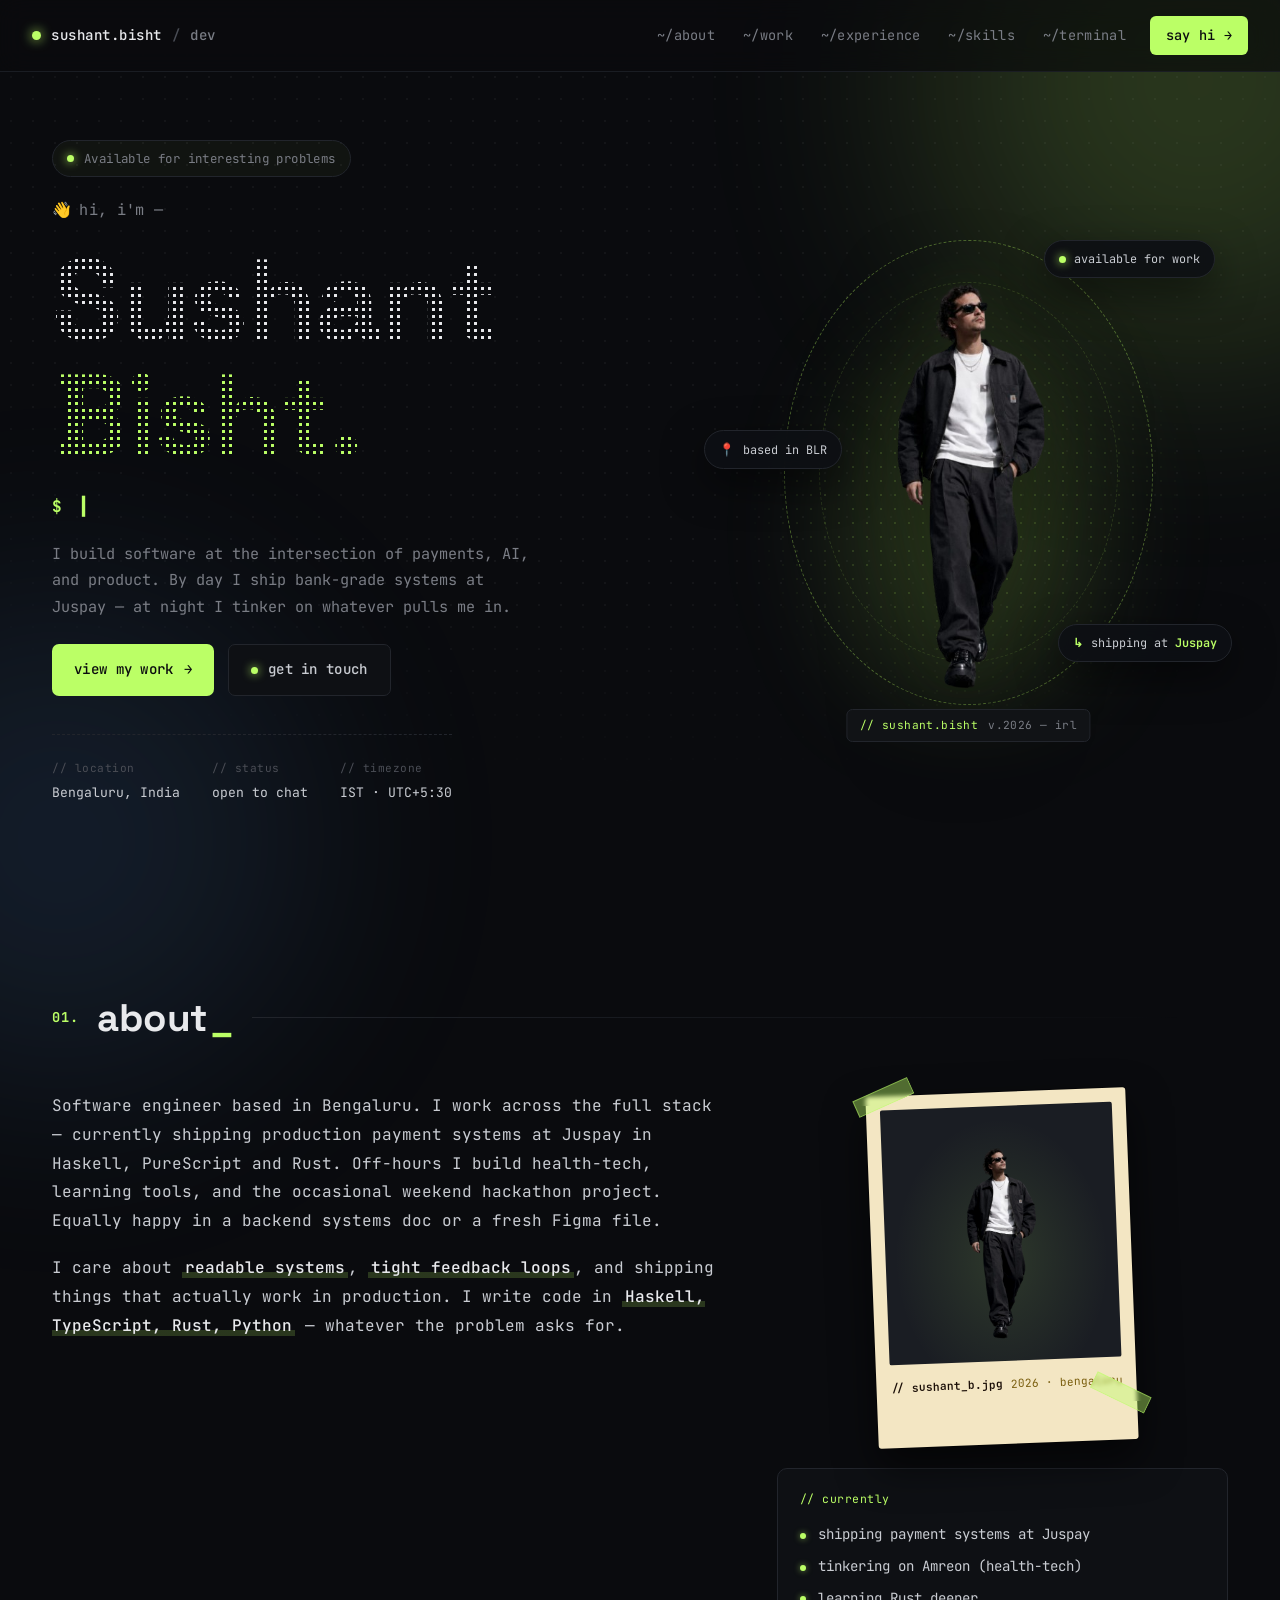
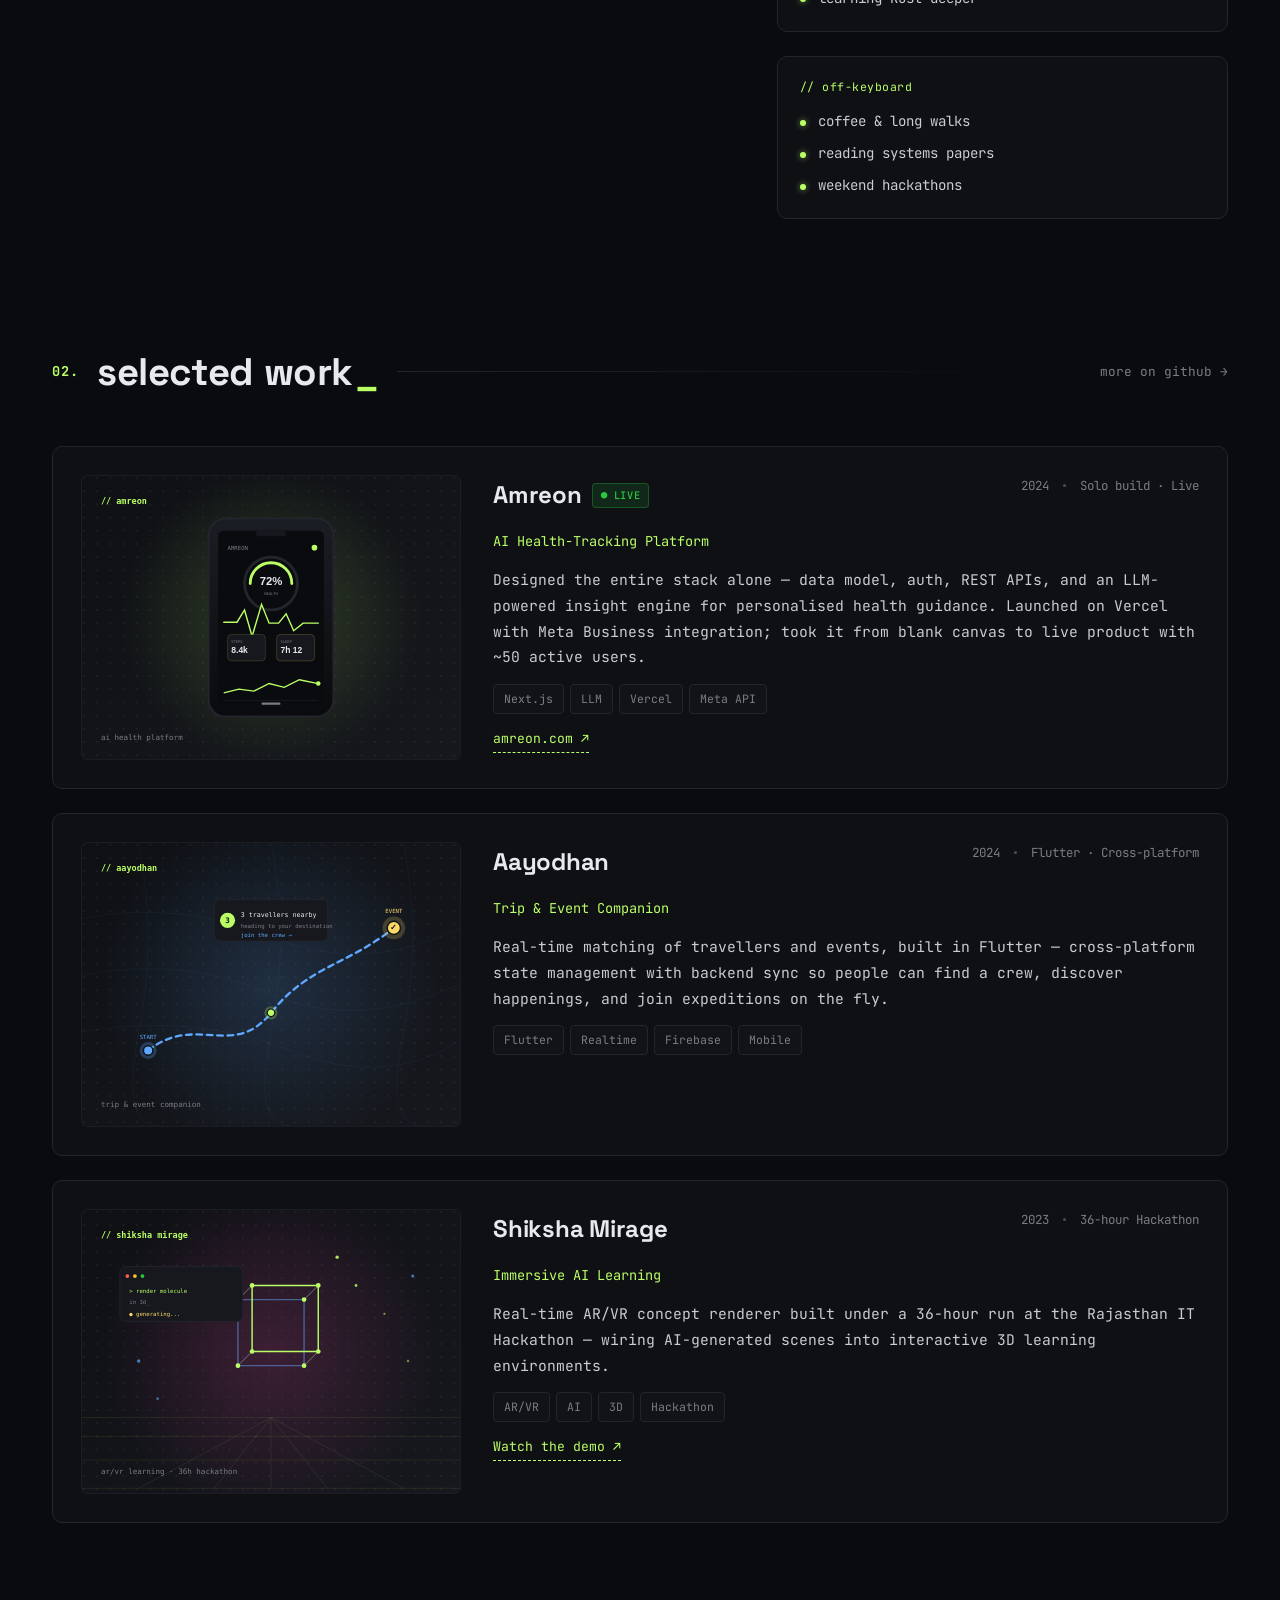
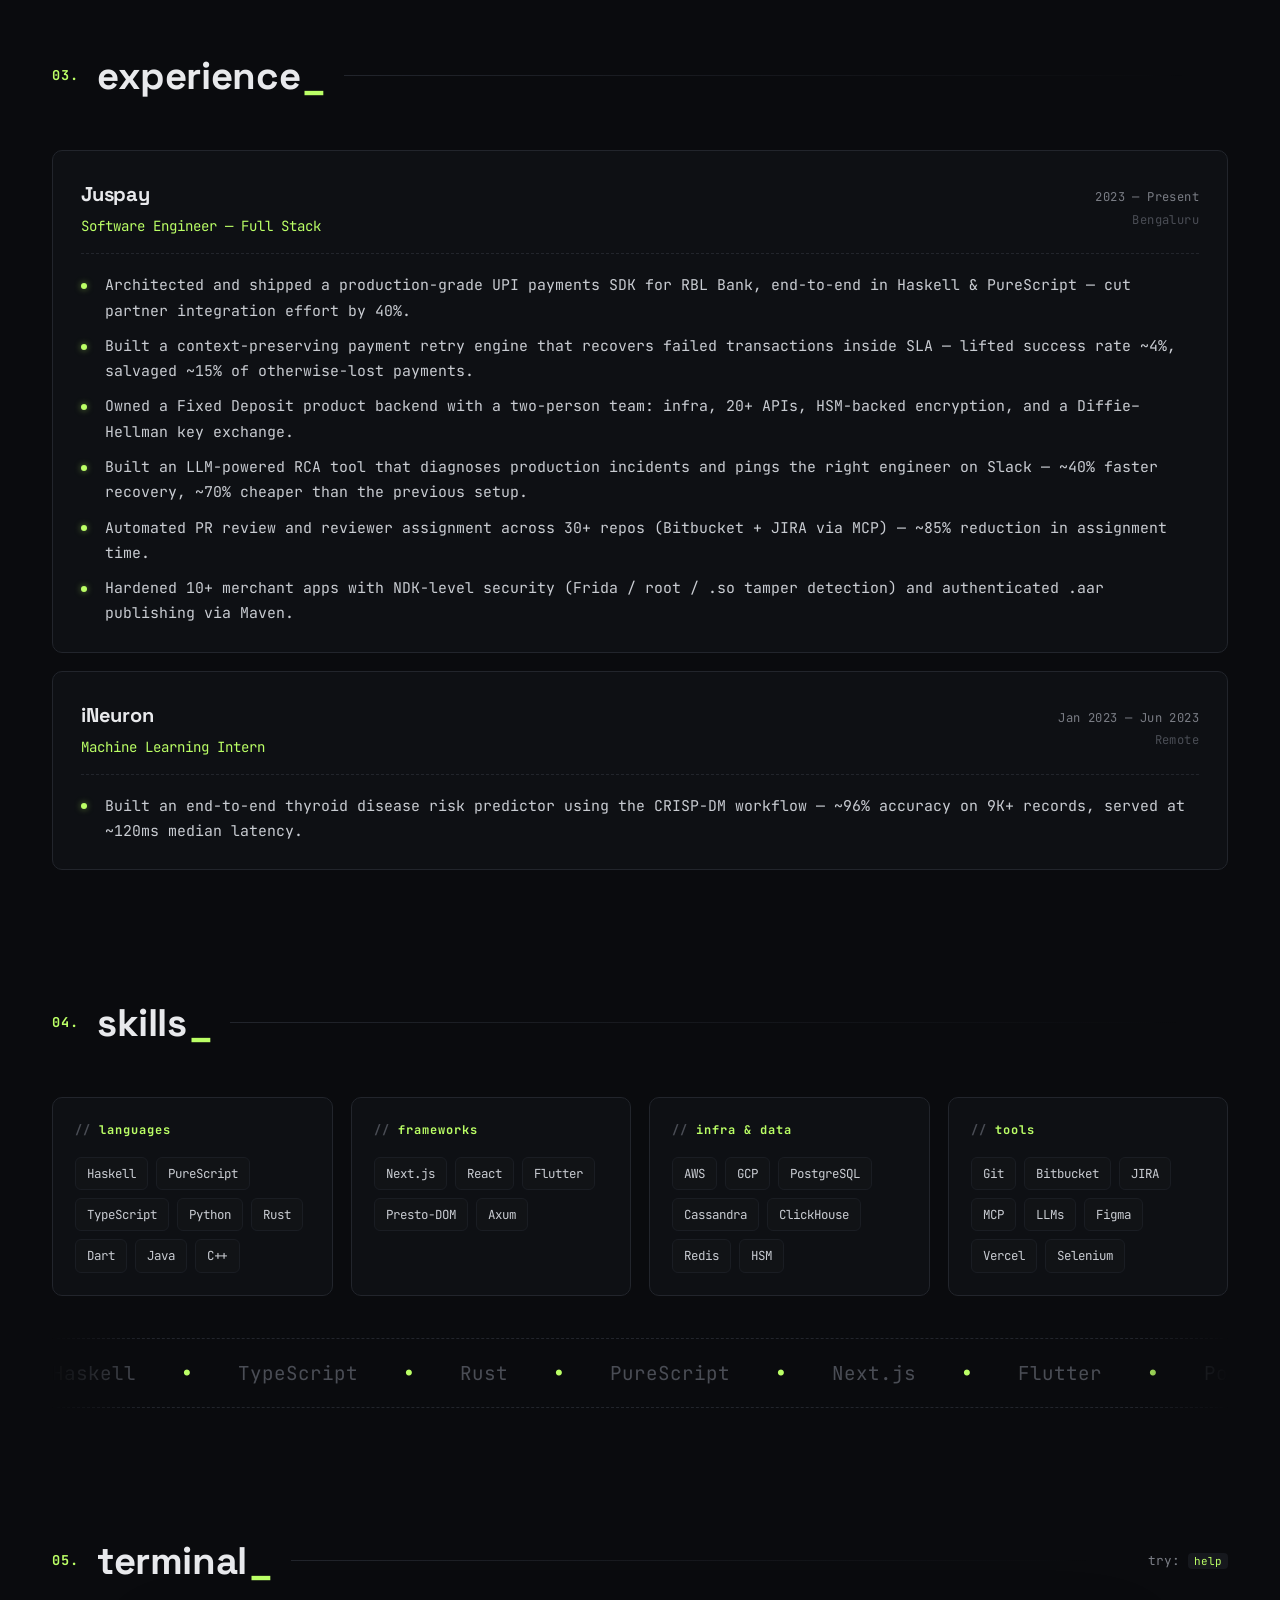
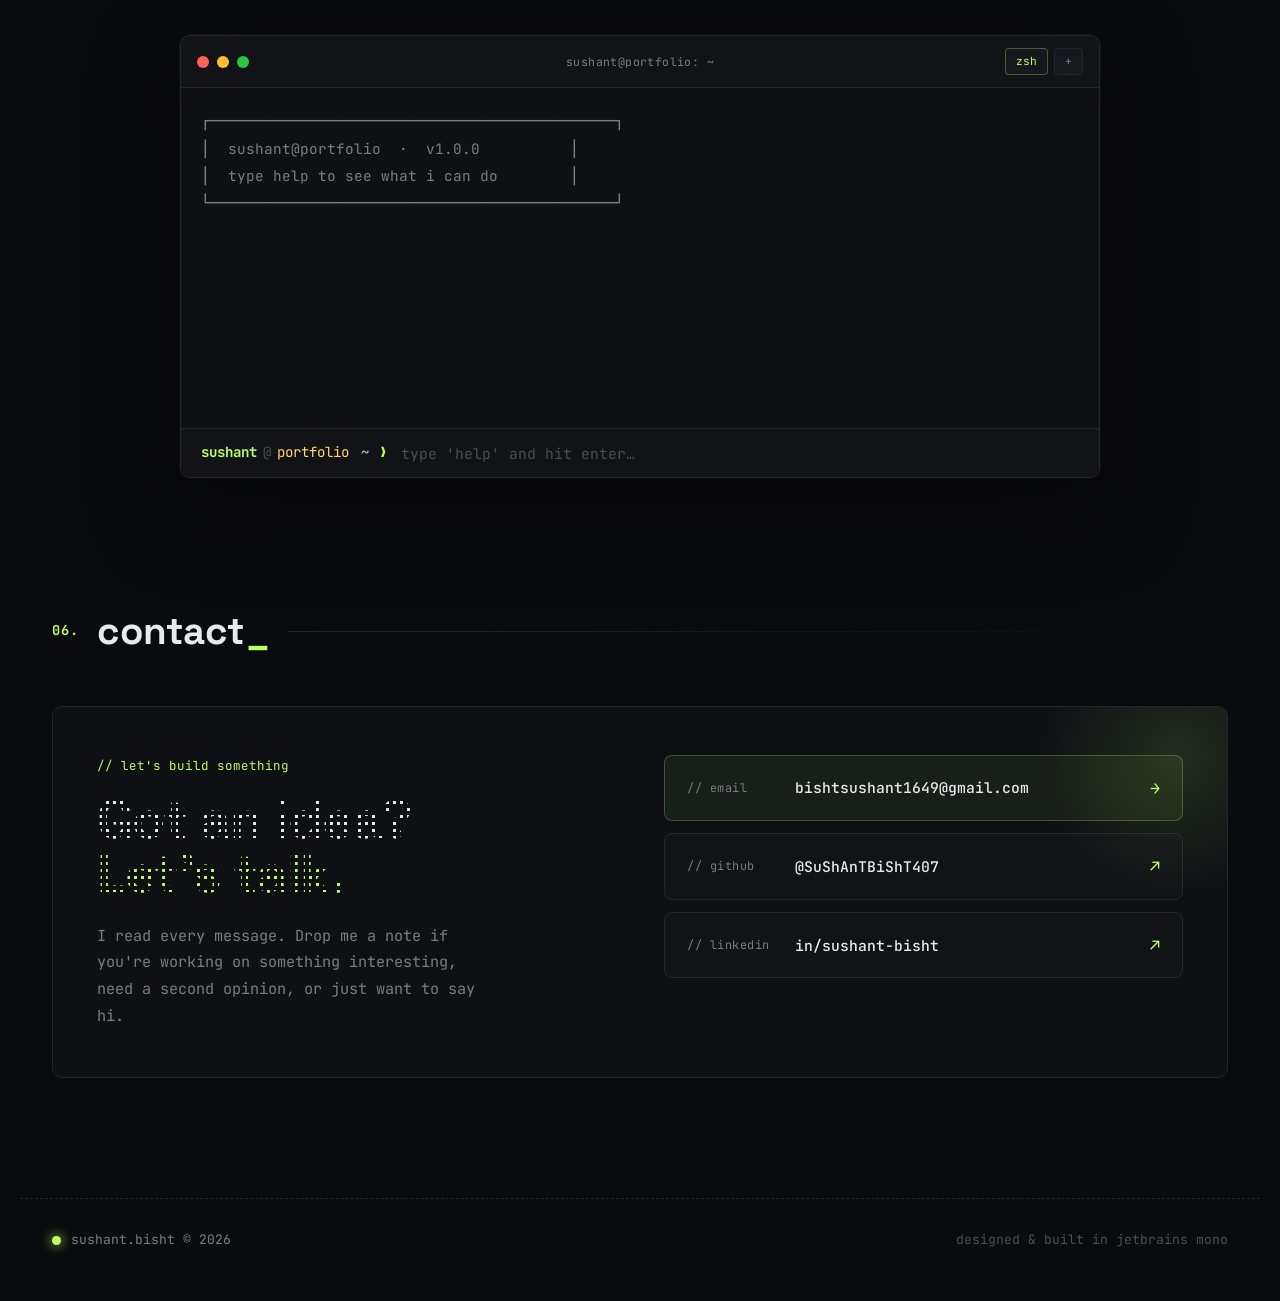
==== commit 13a00609: "Add personal photo: hero portrait, polaroid in about, drop stats row - Place full-body photo in hero" ====
--- a/index.html
+++ b/index.html
@@ -49,6 +49,7 @@
             <span class="status-text" id="statusText">Available for interesting problems</span>
           </div>
 
+          <p class="hi-line"><span class="hi-wave">👋</span> hi, i'm —</p>
           <h1 class="hero-name">
             <span class="dot-text">Sushant</span><br/>
             <span class="dot-text accent">Bisht.</span>
@@ -87,20 +88,34 @@
         </div>
 
         <div class="hero-right">
-          <!-- terminal card preview -->
-          <div class="term-card" aria-hidden="true">
-            <div class="term-bar">
-              <span class="term-dot red"></span>
-              <span class="term-dot yellow"></span>
-              <span class="term-dot green"></span>
-              <span class="term-title">sushant@portfolio: ~</span>
-            </div>
-            <div class="term-card-body" id="heroTermBody"></div>
-          </div>
-        </div>
-      </div>
-
-      <div class="hero-stats" id="heroStats"></div>
+          <div class="hero-photo-wrap">
+            <div class="photo-bg-glow" aria-hidden="true"></div>
+            <div class="photo-bg-grid" aria-hidden="true"></div>
+            <div class="photo-bg-ring" aria-hidden="true"></div>
+            <div class="photo-bg-ring photo-bg-ring-2" aria-hidden="true"></div>
+
+            <img class="hero-photo" src="assets/sushant.png" alt="Sushant Bisht"/>
+
+            <div class="float-chip chip-top">
+              <span class="status-dot"></span>
+              <span>available for work</span>
+            </div>
+            <div class="float-chip chip-side">
+              <span class="chip-pin">📍</span>
+              <span>based in BLR</span>
+            </div>
+            <div class="float-chip chip-bottom">
+              <span class="chip-arrow">↳</span>
+              <span>shipping at <strong>Juspay</strong></span>
+            </div>
+
+            <div class="photo-label" aria-hidden="true">
+              <span class="pl-key">// sushant.bisht</span>
+              <span class="pl-val">v.2026 — irl</span>
+            </div>
+          </div>
+        </div>
+      </div>
     </section>
 
     <!-- ===== ABOUT ===== -->
@@ -120,6 +135,18 @@
           </p>
         </div>
         <aside class="about-side">
+          <div class="polaroid">
+            <div class="polaroid-img">
+              <img src="assets/sushant.png" alt="Sushant Bisht — portrait"/>
+            </div>
+            <div class="polaroid-cap">
+              <span class="pc-name">// sushant_b.jpg</span>
+              <span class="pc-meta">2026 · bengaluru</span>
+            </div>
+            <span class="polaroid-tape tape-tl"></span>
+            <span class="polaroid-tape tape-br"></span>
+          </div>
+
           <div class="side-block">
             <div class="side-label">// currently</div>
             <ul class="side-list">
--- a/css/styles.css
+++ b/css/styles.css
@@ -113,8 +113,23 @@
 
 /* ---------- HERO ---------- */
 .hero{padding:140px 32px 80px; max-width:var(--maxw); margin:0 auto}
-.hero-grid{display:grid; grid-template-columns:1.2fr 1fr; gap:60px; align-items:center; margin-bottom:60px}
-.hero-left{display:flex; flex-direction:column; gap:22px}
+.hero-grid{display:grid; grid-template-columns:1.15fr 1fr; gap:60px; align-items:center; margin-bottom:20px}
+.hero-left{display:flex; flex-direction:column; gap:20px}
+
+.hi-line{
+  font-family:var(--mono); font-size:.95rem; color:var(--muted);
+  margin:0; letter-spacing:.3px;
+  display:inline-flex; align-items:center; gap:8px;
+}
+.hi-wave{display:inline-block; animation:wave 2.4s ease-in-out infinite; transform-origin:70% 70%}
+@keyframes wave{
+  0%, 60%, 100% { transform: rotate(0); }
+  10% { transform: rotate(14deg); }
+  20% { transform: rotate(-8deg); }
+  30% { transform: rotate(14deg); }
+  40% { transform: rotate(-4deg); }
+  50% { transform: rotate(10deg); }
+}
 
 .status{display:inline-flex; align-items:center; gap:10px;
   padding:7px 14px; border:1px solid var(--border); border-radius:999px;
@@ -173,14 +188,83 @@
 .meta-label{font-size:.7rem; color:var(--dim); letter-spacing:.5px}
 .meta-val{font-size:.82rem; color:var(--text-2)}
 
-/* hero terminal preview */
-.hero-right{display:flex; justify-content:center}
-.term-card{
-  width:100%; max-width:460px;
-  background:var(--bg-card); border:1px solid var(--border);
-  border-radius:var(--radius); overflow:hidden;
-  box-shadow:0 30px 80px rgba(0,0,0,.5), 0 0 0 1px rgba(187,255,102,.03);
-}
+/* ---------- HERO PHOTO ---------- */
+.hero-right{display:flex; justify-content:center; align-items:center}
+.hero-photo-wrap{
+  position:relative;
+  width:100%; max-width:440px;
+  aspect-ratio:1/1.2;
+  display:flex; align-items:flex-end; justify-content:center;
+}
+.photo-bg-glow{
+  position:absolute; inset:8% 4% 4% 4%; z-index:0;
+  background:radial-gradient(ellipse at 50% 60%, rgba(187,255,102,.28), transparent 60%);
+  filter:blur(50px);
+}
+.photo-bg-grid{
+  position:absolute; inset:0; z-index:1; pointer-events:none;
+  background-image:radial-gradient(circle, rgba(187,255,102,.18) 1px, transparent 1.6px);
+  background-size:14px 14px;
+  -webkit-mask-image:radial-gradient(circle at 50% 55%, #000 28%, transparent 62%);
+          mask-image:radial-gradient(circle at 50% 55%, #000 28%, transparent 62%);
+}
+.photo-bg-ring{
+  position:absolute; inset:6% 8% 6% 8%; z-index:1;
+  border:1px dashed rgba(187,255,102,.35);
+  border-radius:50%;
+  animation:slow-spin 60s linear infinite;
+}
+.photo-bg-ring-2{
+  inset:14% 16% 14% 16%;
+  border-color:rgba(187,255,102,.15);
+  animation:slow-spin 90s linear infinite reverse;
+}
+@keyframes slow-spin{to{transform:rotate(360deg)}}
+.hero-photo{
+  position:relative; z-index:2;
+  width:auto; height:100%; max-height:520px;
+  object-fit:contain;
+  filter:drop-shadow(0 30px 50px rgba(0,0,0,.55))
+         drop-shadow(0 0 28px rgba(187,255,102,.08));
+  animation:float-y 6s ease-in-out infinite;
+}
+@keyframes float-y{0%,100%{transform:translateY(0)}50%{transform:translateY(-10px)}}
+
+.float-chip{
+  position:absolute; z-index:3;
+  display:inline-flex; align-items:center; gap:8px;
+  padding:8px 14px;
+  background:rgba(14,16,20,.92);
+  border:1px solid var(--border);
+  border-radius:999px;
+  font-family:var(--mono); font-size:.74rem; color:var(--text-2);
+  white-space:nowrap;
+  box-shadow:0 14px 40px rgba(0,0,0,.5);
+  backdrop-filter:blur(8px);
+  animation:float-y 5.5s ease-in-out infinite;
+}
+.float-chip strong{color:var(--accent); font-weight:600}
+.chip-top{top:6%; right:-6%; animation-delay:0s}
+.chip-side{top:42%; left:-10%; animation-delay:-1.8s}
+.chip-bottom{bottom:14%; right:-10%; animation-delay:-3.5s}
+.chip-pin{font-size:.78rem}
+.chip-arrow{color:var(--accent); font-weight:700}
+
+.photo-label{
+  position:absolute; bottom:-6px; left:50%; transform:translateX(-50%);
+  z-index:3;
+  display:flex; gap:10px; align-items:center;
+  padding:6px 12px;
+  background:var(--bg-2); border:1px solid var(--border);
+  border-radius:6px;
+  font-family:var(--mono); font-size:.7rem;
+  letter-spacing:.4px; white-space:nowrap;
+}
+.photo-label .pl-key{color:var(--accent)}
+.photo-label .pl-val{color:var(--muted)}
+
+/* unused term-card kept for backwards compatibility */
+.term-card{display:none}
 .term-bar{
   display:flex; align-items:center; gap:8px;
   padding:11px 14px; background:var(--bg-2);
@@ -257,7 +341,54 @@
 .about-text .hl{color:var(--text); font-weight:500;
   background:linear-gradient(180deg, transparent 70%, rgba(187,255,102,.18) 70%);
   padding:0 3px}
-.about-side{display:flex; flex-direction:column; gap:26px}
+.about-side{display:flex; flex-direction:column; gap:24px}
+
+.polaroid{
+  position:relative;
+  background:#f3e6c3;
+  padding:14px 14px 50px;
+  border-radius:3px;
+  transform:rotate(-2.2deg);
+  box-shadow:0 18px 40px rgba(0,0,0,.6), 0 0 0 1px rgba(0,0,0,.4);
+  transition:transform .4s ease;
+  align-self:center;
+  max-width:260px;
+}
+.polaroid:hover{transform:rotate(0); box-shadow:0 22px 60px rgba(0,0,0,.7)}
+.polaroid-img{
+  width:100%; aspect-ratio:1/1.1;
+  background:#1a1d23;
+  border-radius:2px;
+  overflow:hidden;
+  display:flex; align-items:flex-end; justify-content:center;
+  position:relative;
+}
+.polaroid-img::before{
+  content:""; position:absolute; inset:0;
+  background:radial-gradient(ellipse at 50% 60%, rgba(187,255,102,.12), transparent 65%);
+}
+.polaroid-img img{
+  width:auto; height:96%; max-width:none;
+  object-fit:contain;
+  filter:grayscale(.15) contrast(1.04);
+  position:relative; z-index:1;
+}
+.polaroid-cap{
+  margin-top:14px;
+  display:flex; justify-content:space-between; align-items:center;
+  font-family:var(--mono); font-size:.7rem;
+}
+.polaroid-cap .pc-name{color:#1a0e07; font-weight:600}
+.polaroid-cap .pc-meta{color:#7a5e0e}
+.polaroid-tape{
+  position:absolute;
+  width:60px; height:18px;
+  background:rgba(187,255,102,.4);
+  border:1px solid rgba(187,255,102,.5);
+  backdrop-filter:blur(2px);
+}
+.polaroid-tape.tape-tl{top:-8px; left:-12px; transform:rotate(-22deg)}
+.polaroid-tape.tape-br{bottom:38px; right:-14px; transform:rotate(28deg)}
 .side-block{
   border:1px solid var(--border); border-radius:var(--radius);
   background:var(--bg-card); padding:20px 22px;
@@ -488,10 +619,15 @@
 
 /* ---------- responsive ---------- */
 @media(max-width:980px){
-  .hero-grid{grid-template-columns:1fr; gap:40px}
+  .hero-grid{grid-template-columns:1fr; gap:32px}
   .hero-right{order:-1}
-  .term-card{max-width:100%}
+  .hero-photo-wrap{max-width:340px; aspect-ratio:1/1.15}
+  .hero-photo{max-height:420px}
+  .chip-top{right:-2%}
+  .chip-side{left:-4%}
+  .chip-bottom{right:-4%}
   .about-grid{grid-template-columns:1fr; gap:32px}
+  .polaroid{align-self:flex-start; max-width:240px}
   .project{grid-template-columns:1fr}
   .project-thumb{max-width:380px}
   .contact-card{grid-template-columns:1fr; padding:36px 30px}
@@ -512,7 +648,14 @@
   .hero{padding:120px 20px 60px}
   .section{padding:60px 20px 30px}
   .hero-meta-row{grid-template-columns:1fr; gap:14px}
-  .hero-stats{grid-template-columns:1fr 1fr}
+  .hero-photo-wrap{max-width:280px}
+  .hero-photo{max-height:360px}
+  .float-chip{font-size:.66rem; padding:6px 10px}
+  .chip-top{right:0}
+  .chip-side{left:-2%}
+  .chip-bottom{right:-2%}
+  .photo-label{font-size:.62rem; padding:5px 9px}
+  .polaroid{max-width:220px; align-self:center}
   .skills{grid-template-columns:1fr}
   .hero-cta{flex-direction:column; width:100%}
   .btn-primary, .btn-ghost{justify-content:center; width:100%}
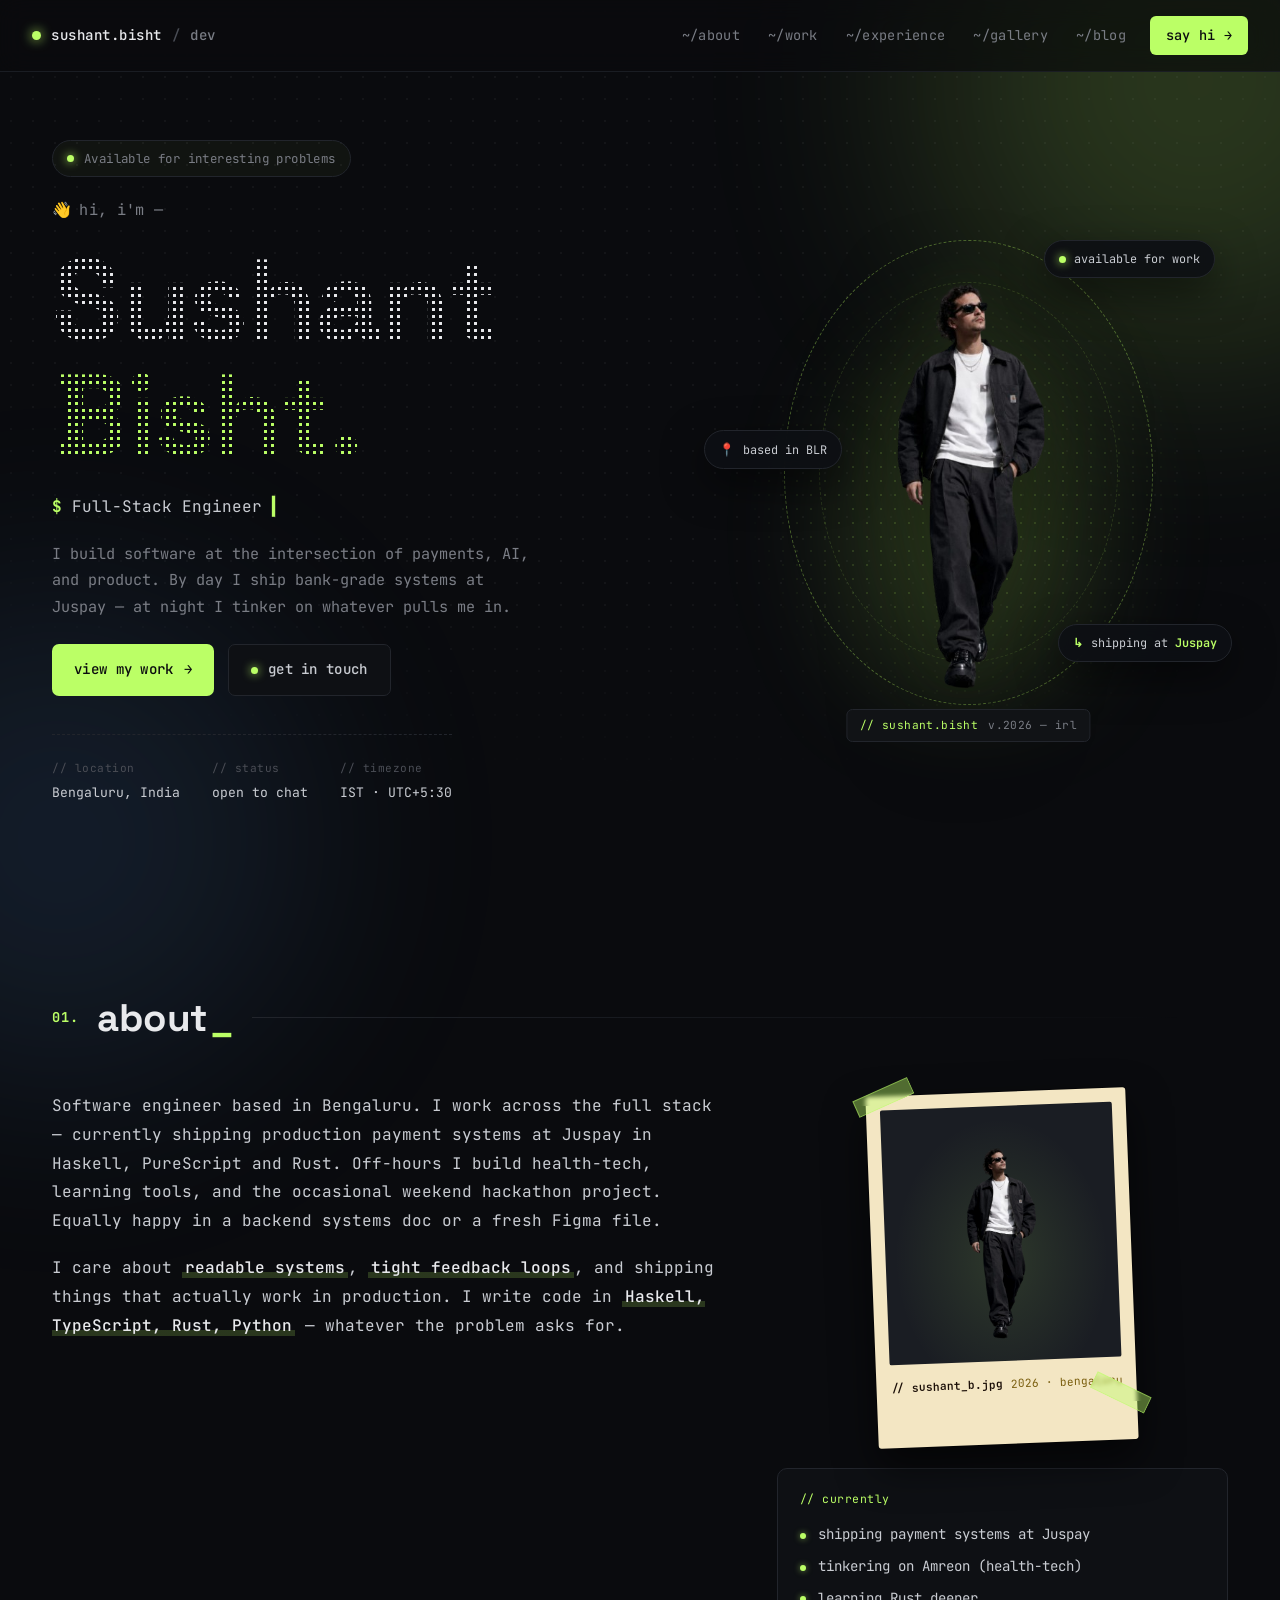
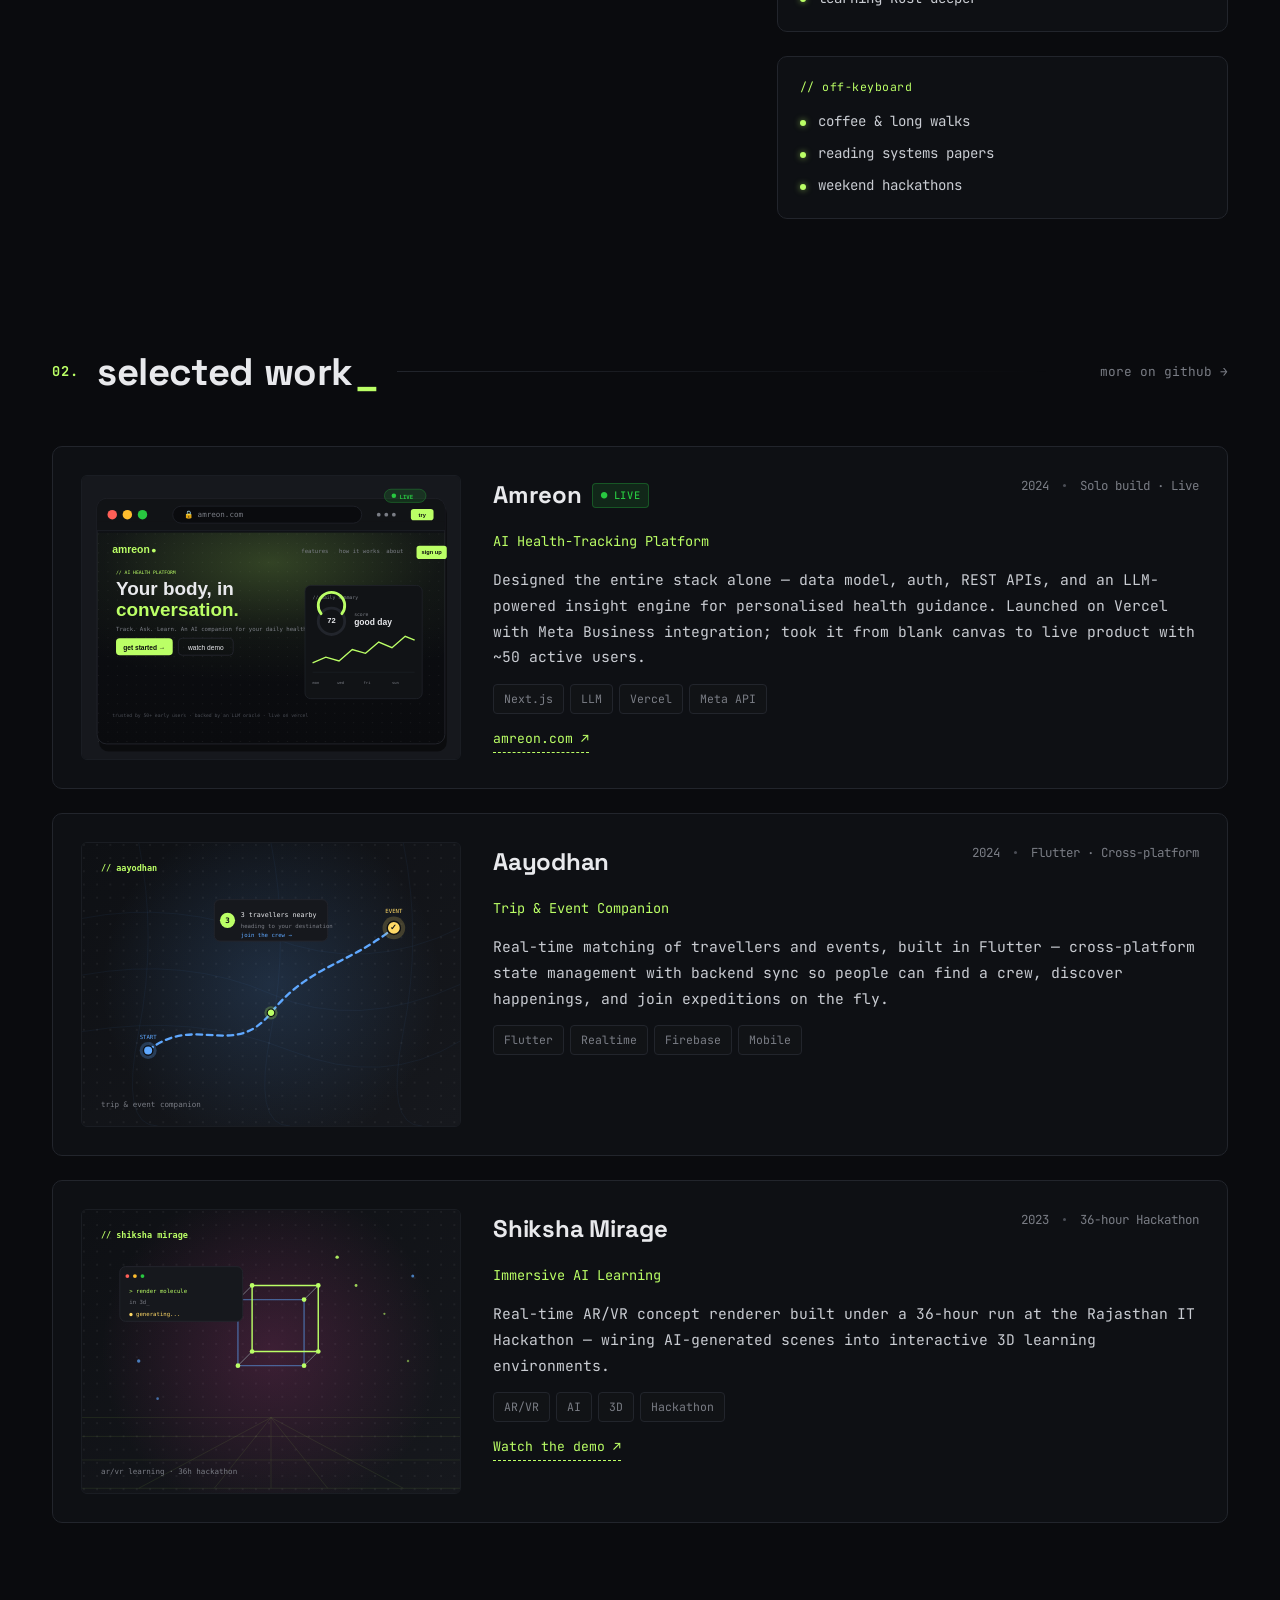
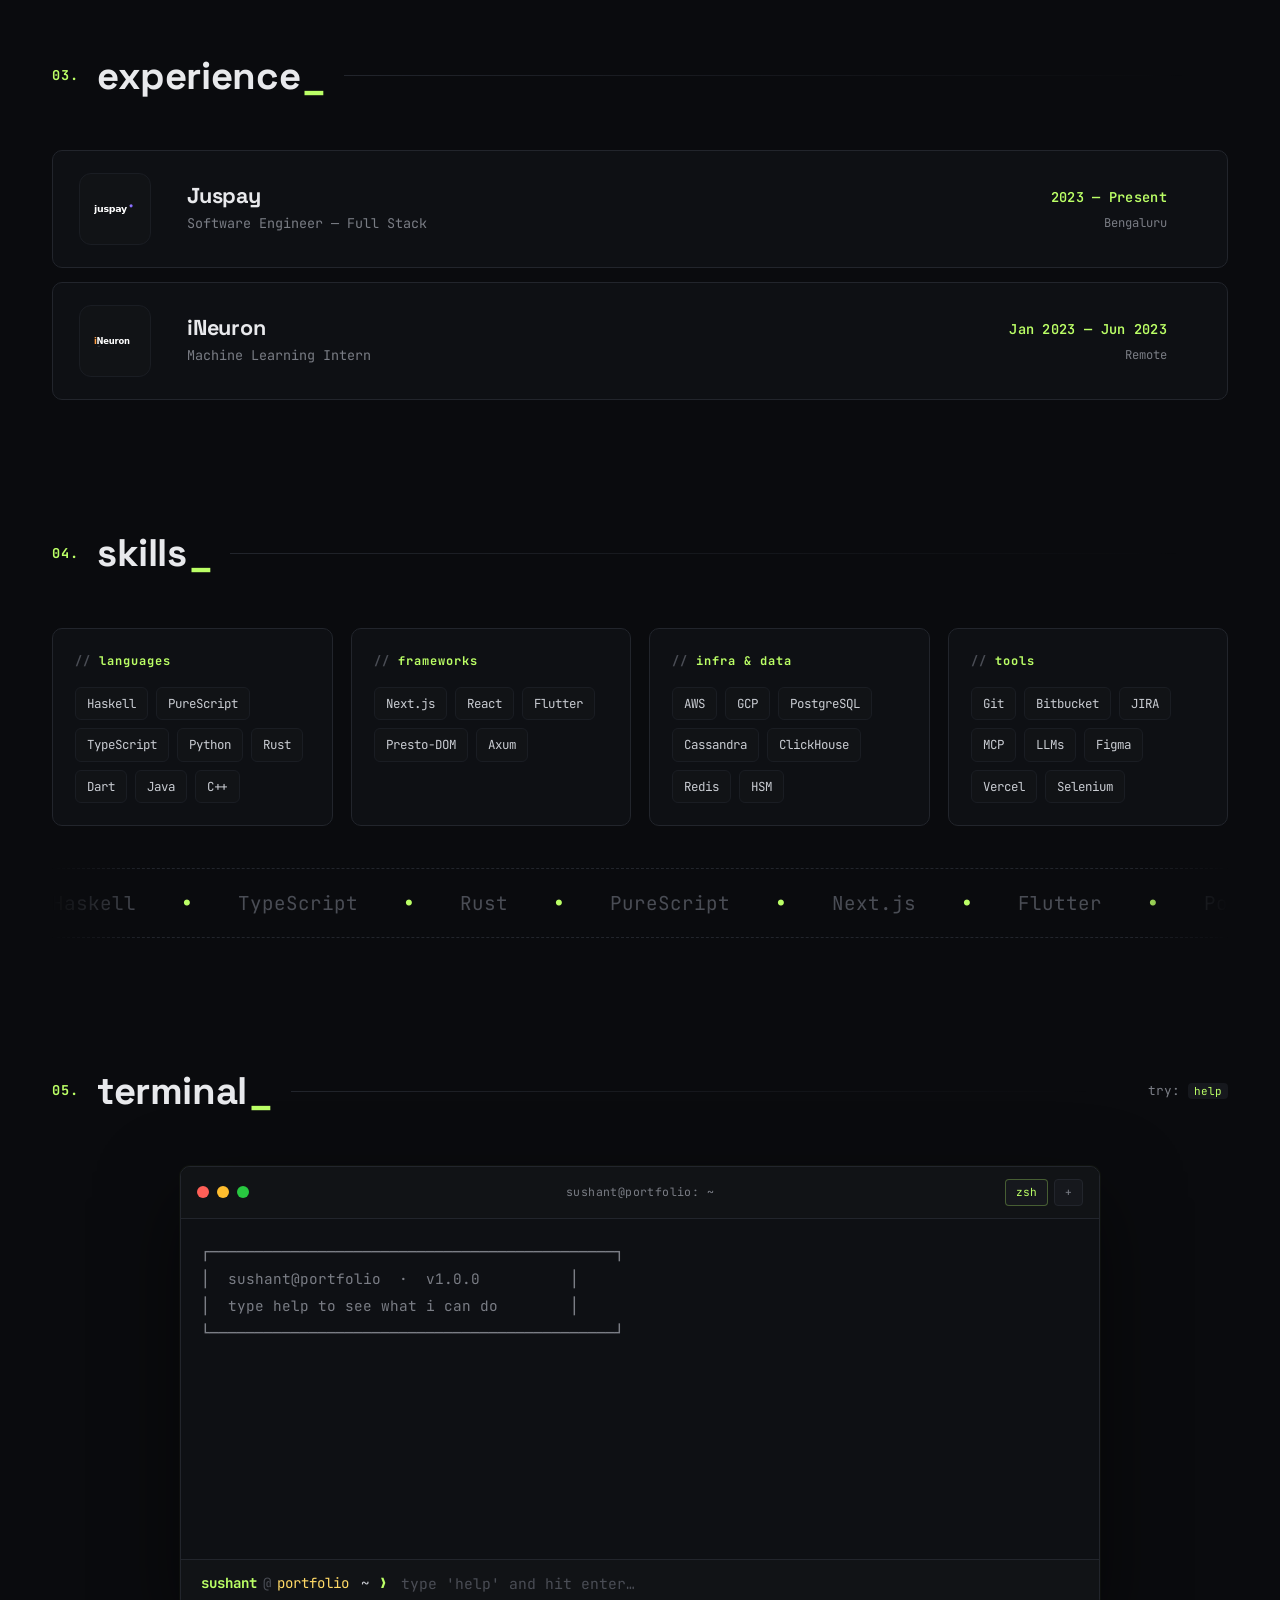
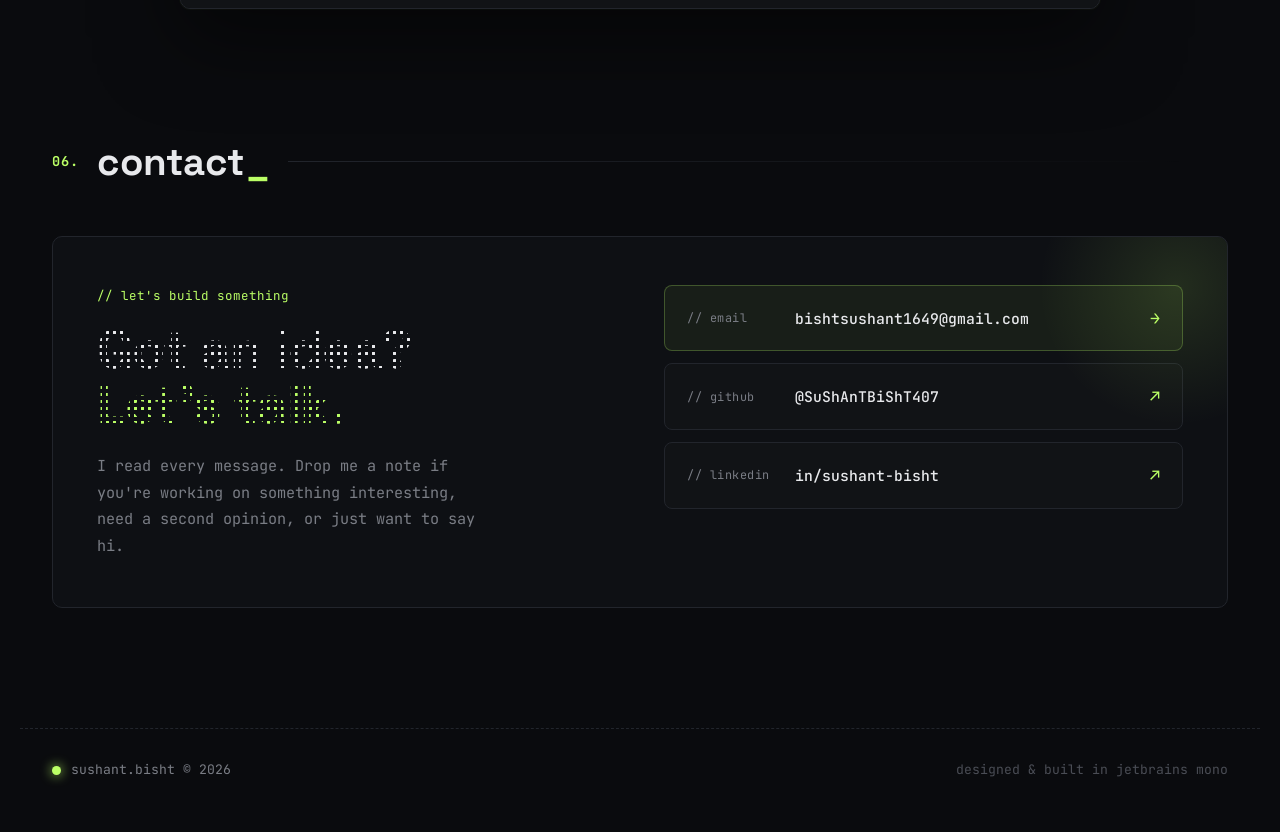
==== commit a8e3c6ea: "Slim experience cards + add /gallery and /blog pages Experience - Trim cards to logo + company + rol" ====
--- a/index.html
+++ b/index.html
@@ -26,12 +26,12 @@
       <span class="brand-tag">dev</span>
     </a>
     <nav class="navlinks" id="navlinks" aria-label="Primary">
-      <a href="#about">~/about</a>
-      <a href="#work">~/work</a>
-      <a href="#experience">~/experience</a>
-      <a href="#skills">~/skills</a>
-      <a href="#terminal">~/terminal</a>
-      <a href="#contact" class="nav-cta">say hi <span class="arr">→</span></a>
+      <a href="/#about">~/about</a>
+      <a href="/#work">~/work</a>
+      <a href="/#experience">~/experience</a>
+      <a href="/gallery">~/gallery</a>
+      <a href="/blog">~/blog</a>
+      <a href="/#contact" class="nav-cta">say hi <span class="arr">→</span></a>
     </nav>
     <button class="menu-toggle" id="menuToggle" aria-label="Toggle menu" aria-expanded="false">
       <span></span><span></span><span></span>
--- a/css/styles.css
+++ b/css/styles.css
@@ -457,32 +457,42 @@
 .project-link:hover{color:var(--accent-2); border-color:var(--accent-2)}
 
 /* ---------- EXPERIENCE ---------- */
-.experience{display:flex; flex-direction:column; gap:18px}
+.experience{display:flex; flex-direction:column; gap:14px}
 .exp{
+  display:grid;
+  grid-template-columns:84px 1fr auto auto;
+  align-items:center; gap:24px;
+  padding:22px 26px;
   border:1px solid var(--border); border-radius:var(--radius);
-  background:var(--bg-card); padding:26px 28px;
-  position:relative; transition:.3s;
-}
-.exp:hover{border-color:var(--text-2)}
-.exp-head{display:flex; justify-content:space-between; align-items:baseline;
-  flex-wrap:wrap; gap:10px; margin-bottom:6px;
-  padding-bottom:14px; border-bottom:1px dashed var(--border)}
-.exp-title-row{display:flex; flex-direction:column; gap:4px}
-.exp-company{font-family:var(--display); font-size:1.25rem; font-weight:700;
-  color:var(--text); letter-spacing:-.01em}
-.exp-role{font-size:.88rem; color:var(--accent)}
-.exp-meta{font-family:var(--mono); font-size:.76rem; color:var(--muted);
-  letter-spacing:.4px; text-align:right}
-.exp-meta .loc{display:block; color:var(--dim); margin-top:2px}
-.exp-points{margin:18px 0 0; padding:0; list-style:none;
-  display:flex; flex-direction:column; gap:10px}
-.exp-points li{position:relative; padding-left:24px;
-  font-size:.93rem; color:var(--text-2); line-height:1.7}
-.exp-points li::before{
-  content:""; position:absolute; left:0; top:.72em;
-  width:6px; height:6px; border-radius:50%; background:var(--accent);
-  box-shadow:0 0 6px rgba(187,255,102,.5);
-}
+  background:var(--bg-card);
+  transition:.25s;
+  text-decoration:none; color:inherit;
+}
+.exp:hover{border-color:var(--accent); background:rgba(187,255,102,.03);
+  transform:translateX(4px)}
+.exp-logo{
+  width:72px; height:72px;
+  background:var(--bg-2);
+  border:1px solid var(--border-soft);
+  border-radius:12px;
+  display:flex; align-items:center; justify-content:center;
+  padding:14px;
+  overflow:hidden;
+}
+.exp-logo img{max-width:100%; max-height:100%; object-fit:contain}
+.exp-info{display:flex; flex-direction:column; gap:4px; min-width:0}
+.exp-company{font-family:var(--display); font-size:1.35rem; font-weight:700;
+  color:var(--text); letter-spacing:-.01em; line-height:1.15}
+.exp-role{font-size:.84rem; color:var(--muted); font-family:var(--mono)}
+.exp-meta{display:flex; flex-direction:column; align-items:flex-end; gap:4px;
+  font-family:var(--mono); white-space:nowrap}
+.exp-period{font-size:.85rem; color:var(--accent); font-weight:600; letter-spacing:.3px}
+.exp-loc{font-size:.76rem; color:var(--muted)}
+.exp-arr{
+  font-family:var(--mono); color:var(--muted); font-size:1rem;
+  transition:.25s; opacity:0;
+}
+.exp:hover .exp-arr{opacity:1; color:var(--accent); transform:translate(3px,-3px)}
 
 /* ---------- SKILLS ---------- */
 .skills{display:grid; grid-template-columns:repeat(auto-fit,minmax(260px,1fr)); gap:18px;
@@ -606,6 +616,188 @@
 .contact-link .arr{color:var(--accent); font-size:1.05rem; transition:transform .2s}
 .contact-link:hover .arr{transform:translate(3px,-3px)}
 .contact-link.primary{background:rgba(187,255,102,.06); border-color:rgba(187,255,102,.25)}
+
+/* ---------- ACTIVE NAV ---------- */
+.navlinks a.is-active{color:var(--accent); background:rgba(187,255,102,.06)}
+
+/* ---------- SUB PAGE HERO ---------- */
+.page-sub main{padding-bottom:0}
+.sub-hero{
+  max-width:var(--maxw); margin:0 auto;
+  padding:130px 32px 30px;
+}
+.sub-hero-grid{
+  display:grid; grid-template-columns:1fr auto;
+  gap:36px; align-items:flex-end;
+  padding-bottom:30px; border-bottom:1px dashed var(--border);
+}
+.sub-title{
+  font-family:var(--display); font-weight:700;
+  font-size:clamp(2.8rem, 8vw, 6rem);
+  line-height:.95; margin:6px 0 14px;
+  letter-spacing:-.02em;
+}
+.sub-tagline{font-family:var(--mono); font-size:.95rem; line-height:1.7;
+  color:var(--muted); margin:0; max-width:60ch}
+.sub-meta{display:flex; gap:24px; align-items:flex-end;
+  padding:14px 18px; border:1px solid var(--border); border-radius:var(--radius);
+  background:var(--bg-card)}
+.section-sub{padding-top:40px}
+
+.add-note{
+  margin-top:48px; padding:18px 22px;
+  border:1px dashed var(--border); border-radius:var(--radius);
+  background:rgba(187,255,102,.03);
+  font-family:var(--mono); font-size:.85rem; color:var(--muted);
+}
+.add-note .ok{color:var(--accent); font-weight:700; margin-right:6px}
+.add-note code{background:var(--bg-2); color:var(--accent); padding:1px 8px}
+
+/* ---------- GALLERY GRID ---------- */
+.gallery-grid{
+  display:grid;
+  grid-template-columns:repeat(6, 1fr);
+  grid-auto-rows:160px;
+  gap:14px;
+}
+.g-item{
+  position:relative; margin:0;
+  border-radius:var(--radius); overflow:hidden;
+  border:1px solid var(--border);
+  background:var(--bg-card);
+  cursor:zoom-in;
+  transition:.3s;
+}
+.g-item:hover{transform:translateY(-3px); border-color:var(--accent);
+  box-shadow:0 18px 50px rgba(0,0,0,.5)}
+.g-item img{width:100%; height:100%; object-fit:cover; transition:.4s}
+.g-item:hover img{transform:scale(1.04)}
+.g-square{grid-column:span 2; grid-row:span 2}
+.g-wide  {grid-column:span 3; grid-row:span 2}
+.g-tall  {grid-column:span 2; grid-row:span 3}
+.g-cap{
+  position:absolute; left:0; right:0; bottom:0;
+  padding:18px 16px 12px;
+  background:linear-gradient(transparent, rgba(0,0,0,.92));
+  display:flex; flex-direction:column; gap:3px;
+  opacity:0; transform:translateY(8px); transition:.3s;
+}
+.g-item:hover .g-cap{opacity:1; transform:translateY(0)}
+.g-cap-main{font-family:var(--mono); font-size:.82rem; color:var(--text); font-weight:500}
+.g-cap-meta{font-family:var(--mono); font-size:.7rem; color:var(--accent); letter-spacing:.5px}
+
+/* lightbox (gallery page) */
+.lightbox{
+  position:fixed; inset:0; z-index:200;
+  background:rgba(4,5,8,.96); backdrop-filter:blur(10px);
+  display:none; align-items:center; justify-content:center;
+  padding:30px;
+}
+.lightbox.open{display:flex}
+.lb-img{
+  max-width:88vw; max-height:80vh;
+  border-radius:6px; border:1px solid var(--border);
+  box-shadow:0 30px 80px rgba(0,0,0,.7);
+}
+.lb-cap{
+  position:absolute; bottom:40px; left:50%; transform:translateX(-50%);
+  display:flex; gap:14px; align-items:center;
+  font-family:var(--mono); font-size:.85rem;
+  padding:10px 18px; background:var(--bg-card);
+  border:1px solid var(--border); border-radius:999px;
+}
+.lb-cap-main{color:var(--text)}
+.lb-cap-meta{color:var(--accent)}
+.lb-close, .lb-nav{
+  position:absolute; z-index:2;
+  width:44px; height:44px; border-radius:50%;
+  background:var(--bg-card); border:1px solid var(--border); color:var(--text);
+  font-size:1.6rem; cursor:pointer; transition:.2s;
+  display:flex; align-items:center; justify-content:center;
+}
+.lb-close{top:24px; right:24px; line-height:1}
+.lb-close:hover{background:var(--red); color:#fff; border-color:var(--red)}
+.lb-prev{left:24px; top:50%; transform:translateY(-50%); line-height:1}
+.lb-next{right:24px; top:50%; transform:translateY(-50%); line-height:1}
+.lb-nav:hover{border-color:var(--accent); color:var(--accent)}
+
+/* ---------- BLOG LIST ---------- */
+.blog-list{display:flex; flex-direction:column; gap:18px}
+.post{
+  border:1px solid var(--border); border-radius:var(--radius);
+  background:var(--bg-card); overflow:hidden;
+  transition:.25s;
+}
+.post:hover{border-color:var(--text-2)}
+.post.open{border-color:var(--accent)}
+.post-head{
+  display:grid; grid-template-columns:200px 1fr;
+  gap:28px; padding:24px; align-items:center;
+  cursor:pointer;
+}
+.post-cover{
+  width:200px; height:130px; border-radius:var(--radius-sm);
+  overflow:hidden; background:var(--bg-2);
+  border:1px solid var(--border-soft);
+}
+.post-cover img{width:100%; height:100%; object-fit:cover}
+.post-info{display:flex; flex-direction:column; gap:8px; min-width:0}
+.post-meta-row{
+  display:flex; gap:14px; align-items:center; flex-wrap:wrap;
+  font-family:var(--mono); font-size:.74rem; color:var(--muted);
+  letter-spacing:.4px;
+}
+.post-tag{color:var(--accent)}
+.post-read{color:var(--dim)}
+.post-title{font-family:var(--display); font-size:1.35rem; font-weight:700;
+  margin:0; color:var(--text); letter-spacing:-.01em; line-height:1.3}
+.post-excerpt{font-size:.93rem; line-height:1.7; color:var(--text-2); margin:0}
+.post-toggle{
+  display:inline-flex; align-items:center; gap:8px;
+  font-family:var(--mono); font-size:.8rem; font-weight:500;
+  color:var(--accent); padding:6px 0; margin-top:4px;
+  width:max-content; transition:.2s; background:none; border:none; cursor:pointer;
+}
+.post-toggle:hover{transform:translateX(4px)}
+
+.post-body{
+  max-height:0; overflow:hidden; opacity:0;
+  transition:max-height .5s ease, opacity .35s ease;
+}
+.post.open .post-body{max-height:4000px; opacity:1}
+.post-content{
+  padding:8px 36px 24px 36px;
+  border-top:1px dashed var(--border); margin-top:8px;
+}
+.post-content h3{
+  font-family:var(--display); font-size:1.05rem;
+  color:var(--accent); margin:24px 0 10px; letter-spacing:.3px;
+}
+.post-content p{
+  font-size:.94rem; line-height:1.85;
+  color:var(--text-2); margin:0 0 14px;
+  font-family:var(--mono);
+}
+.post-content ul{
+  margin:8px 0 14px; padding-left:0; list-style:none;
+}
+.post-content li{
+  position:relative; padding-left:22px; margin:6px 0;
+  font-size:.92rem; color:var(--text-2); line-height:1.7;
+  font-family:var(--mono);
+}
+.post-content li::before{
+  content:""; position:absolute; left:0; top:.72em;
+  width:6px; height:6px; border-radius:50%; background:var(--accent);
+}
+.post-content em{color:var(--accent-warm); font-style:italic}
+.post-foot{
+  display:flex; justify-content:space-between; gap:16px;
+  padding:14px 36px 26px;
+  font-family:var(--mono); font-size:.78rem;
+}
+.post-back, .post-share{color:var(--muted); cursor:pointer}
+.post-back:hover, .post-share:hover{color:var(--accent)}
 
 /* ---------- FOOTER ---------- */
 .footer{
@@ -628,6 +820,9 @@
   .chip-bottom{right:-4%}
   .about-grid{grid-template-columns:1fr; gap:32px}
   .polaroid{align-self:flex-start; max-width:240px}
+  .gallery-grid{grid-template-columns:repeat(4, 1fr); grid-auto-rows:140px}
+  .g-tall{grid-row:span 2}
+  .sub-hero-grid{grid-template-columns:1fr; gap:24px; align-items:flex-start}
   .project{grid-template-columns:1fr}
   .project-thumb{max-width:380px}
   .contact-card{grid-template-columns:1fr; padding:36px 30px}
@@ -662,8 +857,30 @@
   .contact-card{padding:28px 22px}
   .contact-link{grid-template-columns:1fr auto; gap:6px}
   .contact-link .cl-label{grid-column:1/-1}
-  .exp-head{flex-direction:column; align-items:flex-start}
-  .exp-meta{text-align:left}
+  .exp{grid-template-columns:56px 1fr; gap:16px; padding:18px}
+  .exp-logo{width:56px; height:56px; padding:10px; border-radius:10px}
+  .exp-meta{grid-column:1 / -1; align-items:flex-start; flex-direction:row;
+    gap:12px; padding-top:8px; border-top:1px dashed var(--border-soft); margin-top:4px}
+  .exp-company{font-size:1.1rem}
+  .exp-arr{display:none}
+
+  .sub-hero{padding:120px 20px 24px}
+  .sub-hero-grid{grid-template-columns:1fr; gap:18px}
+  .sub-meta{align-self:flex-start}
+
+  .gallery-grid{grid-template-columns:repeat(2, 1fr); grid-auto-rows:140px; gap:10px}
+  .g-square, .g-wide, .g-tall{grid-column:span 1; grid-row:span 2}
+  .g-cap{opacity:1; transform:none}
+
+  .post-head{grid-template-columns:1fr; gap:16px; padding:18px}
+  .post-cover{width:100%; height:180px}
+  .post-content{padding:8px 18px 18px}
+  .post-foot{padding:14px 18px 22px}
+
+  .lb-close{top:14px; right:14px; width:38px; height:38px; font-size:1.3rem}
+  .lb-prev, .lb-next{width:38px; height:38px; font-size:1.4rem}
+  .lb-prev{left:8px} .lb-next{right:8px}
+  .lb-cap{bottom:16px; font-size:.75rem; padding:8px 14px; flex-direction:column; gap:2px; align-items:center; text-align:center}
 }
 @media(prefers-reduced-motion:reduce){
   *{animation:none !important; transition:none !important}
